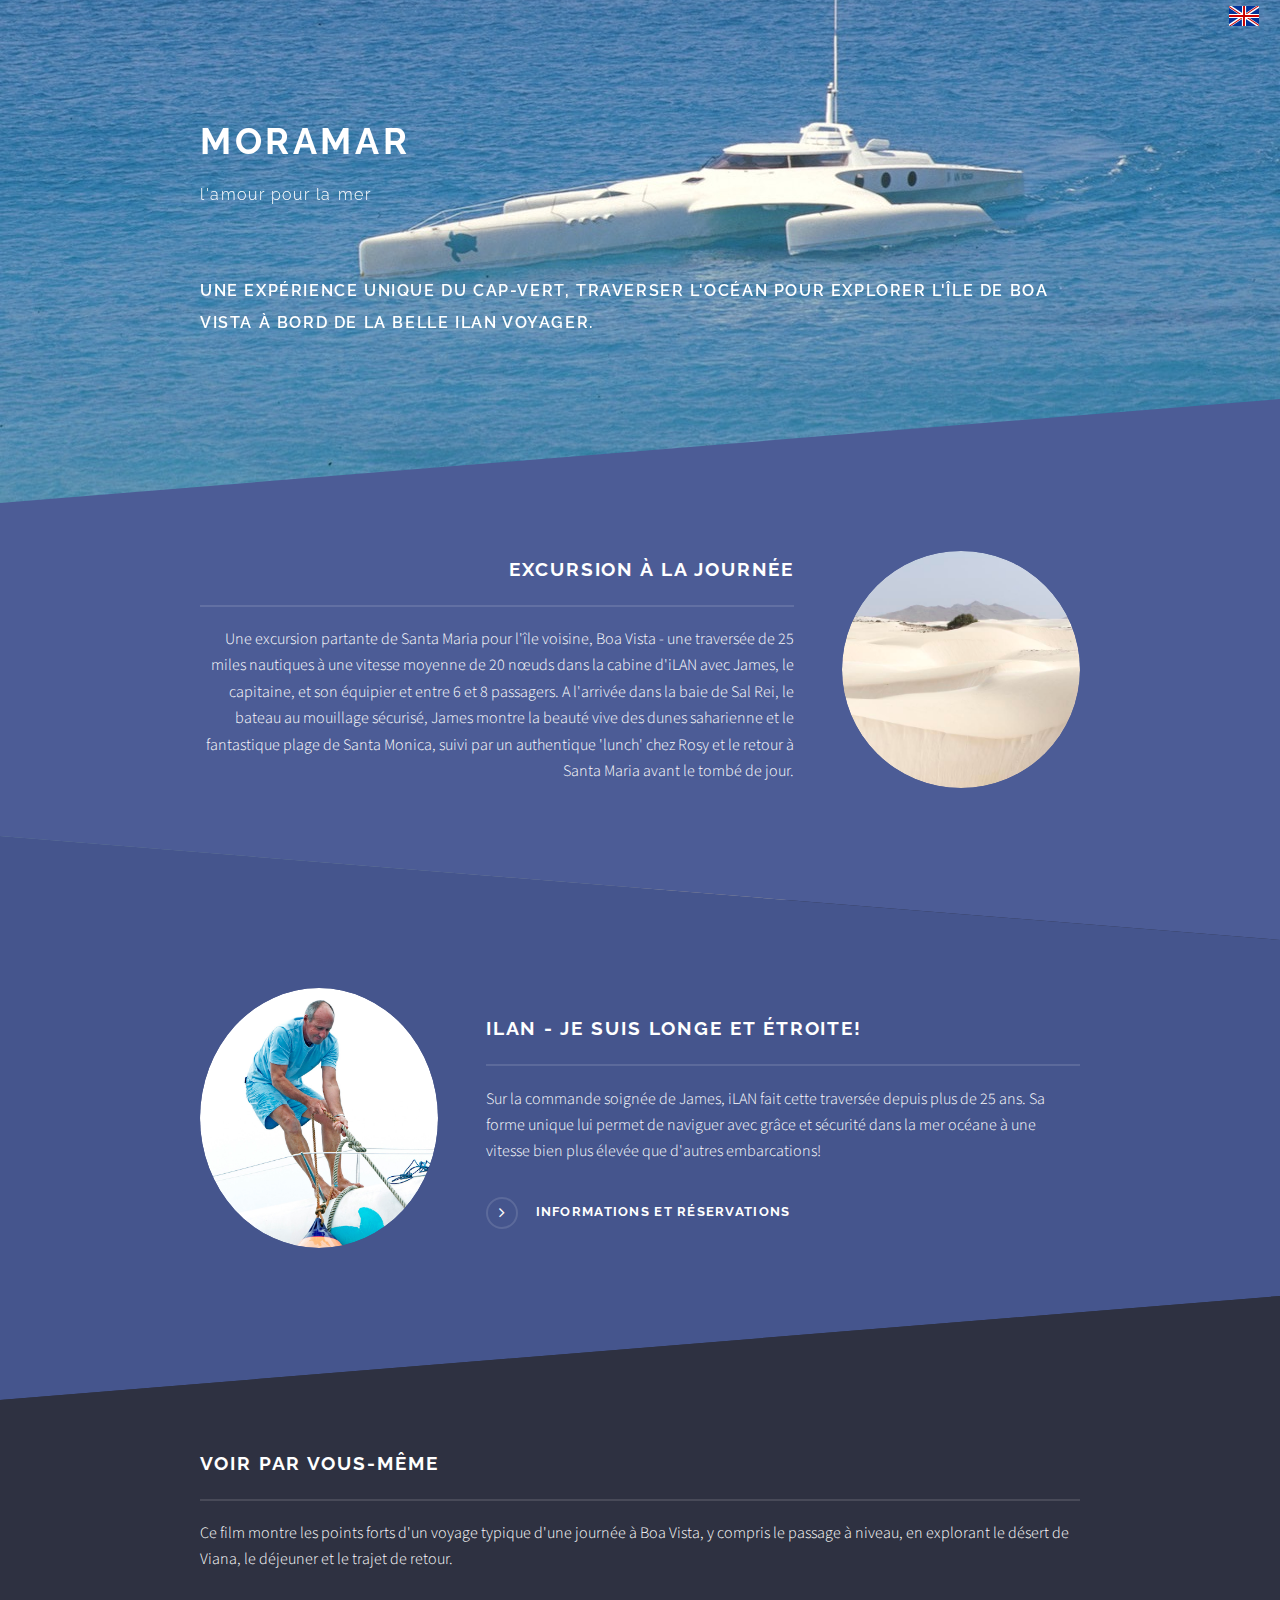
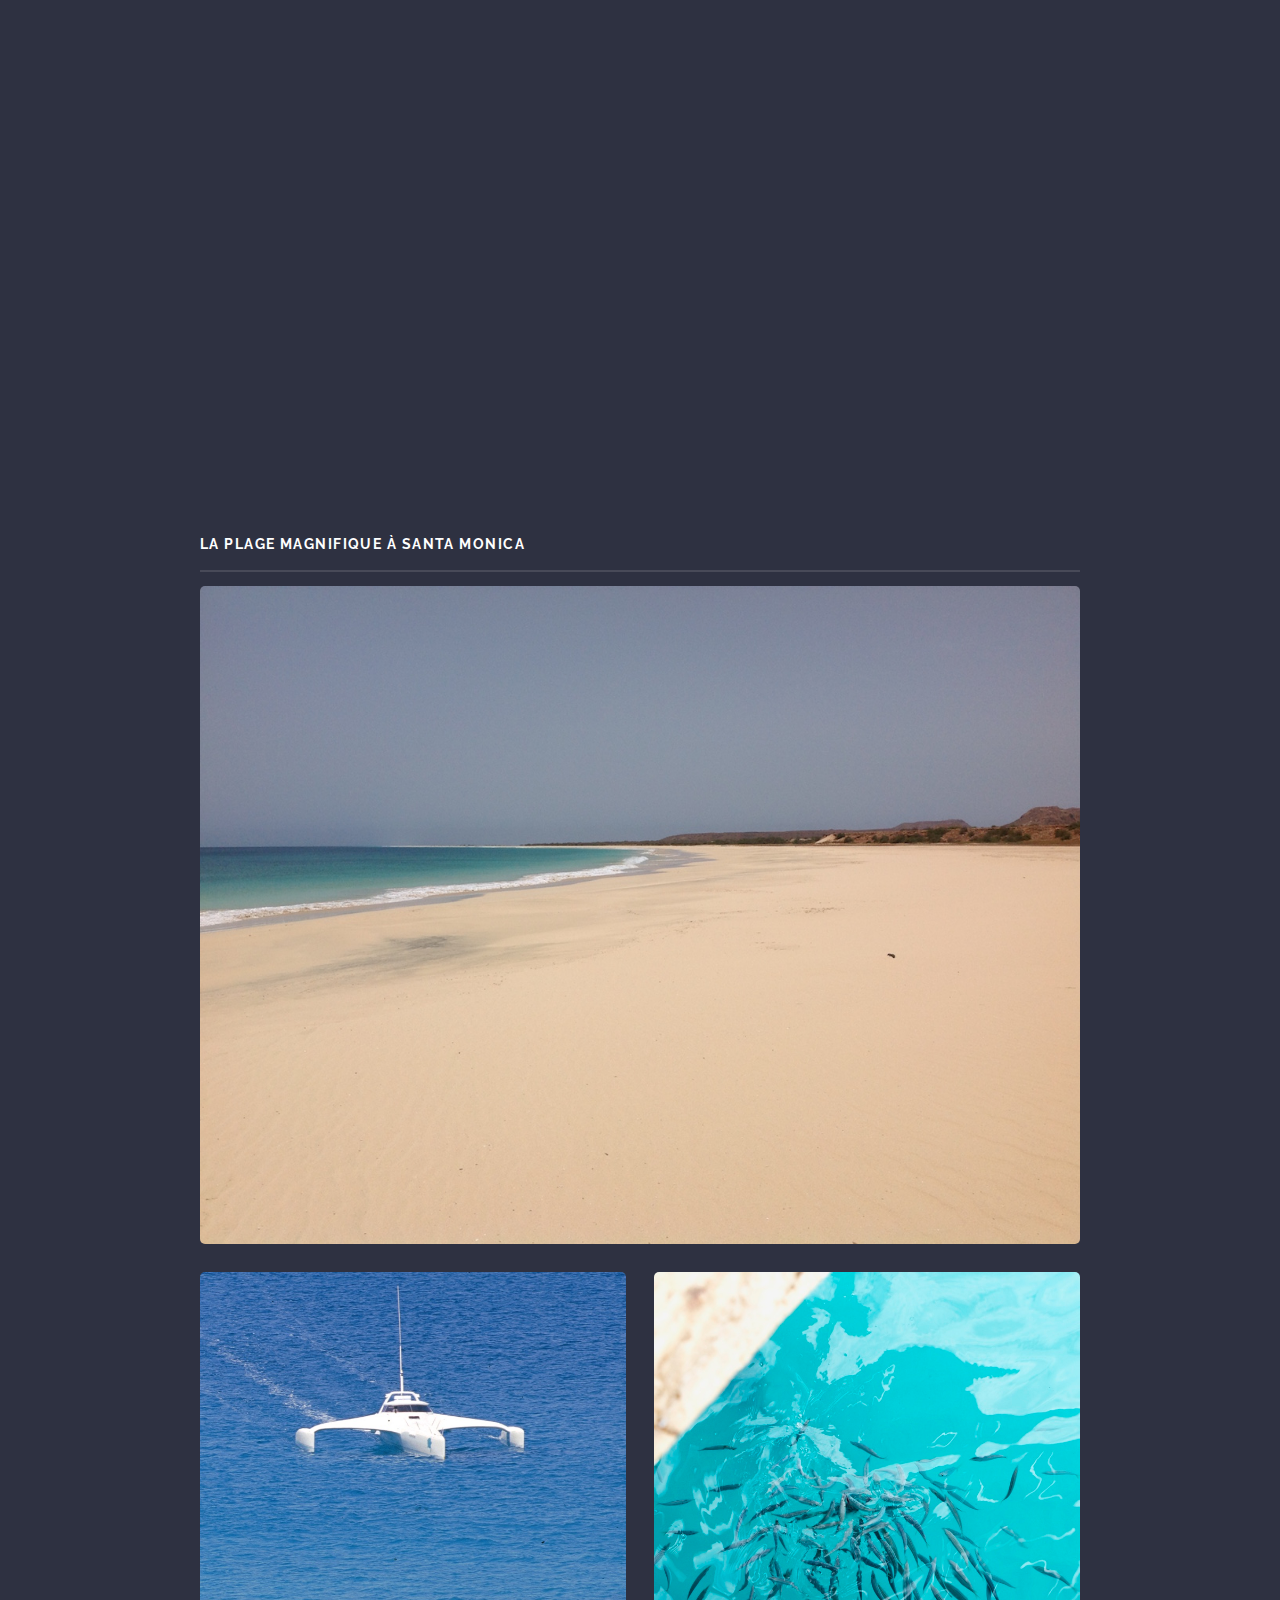
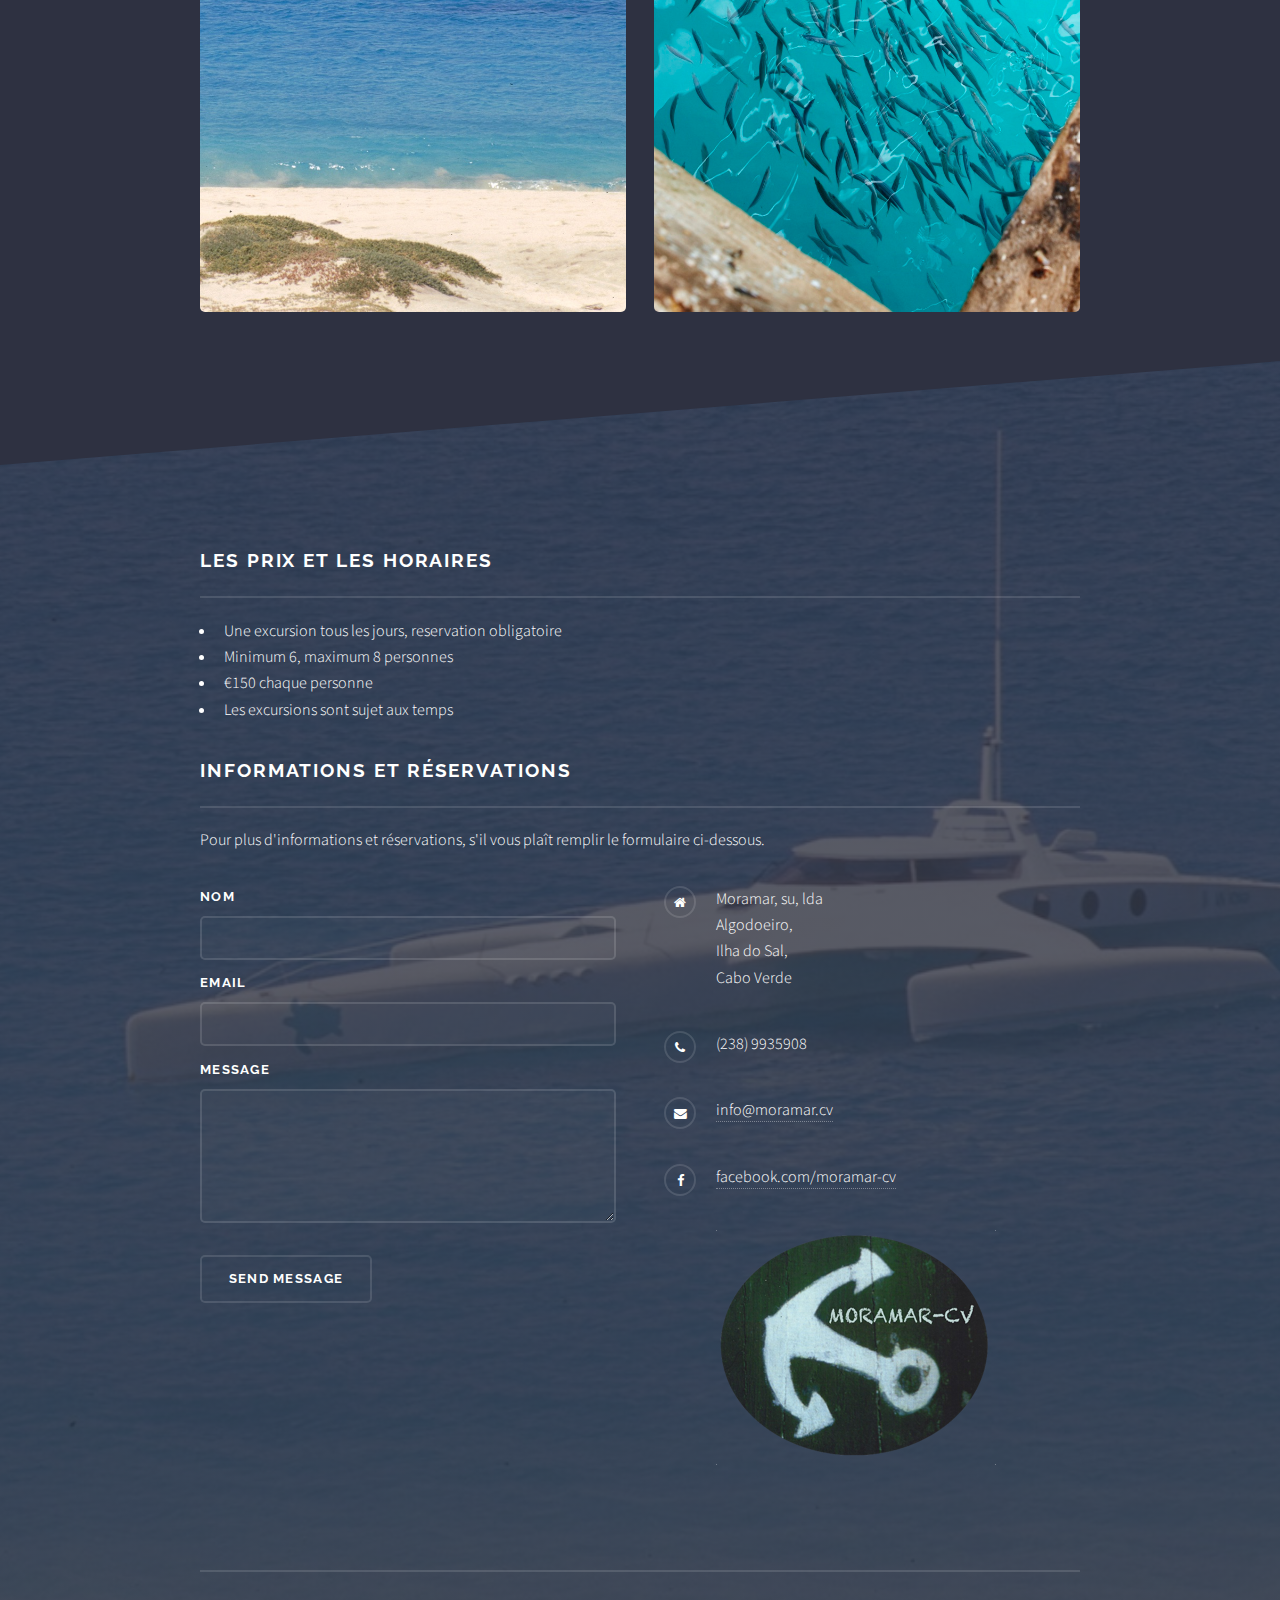
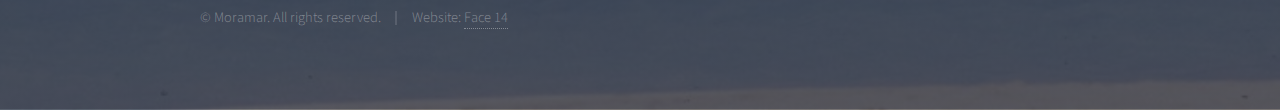
==== index_fr.html @ 1c397e8b "Final go live" ====
<!DOCTYPE HTML>
<!--
	Solid State by Pixelarity
	pixelarity.com | hello@pixelarity.com
	License: pixelarity.com/license
-->
<html lang="fr">
	<head>
		<title>Moramar - Une expérience unique à l'ocean du Cap-Vert</title>
		<meta charset="utf-8" />
		<meta name="viewport" content="width=device-width, initial-scale=1" />
		<!--[if lte IE 8]><script src="assets/js/ie/html5shiv.js"></script><![endif]-->
		<link rel="stylesheet" href="assets/css/main.css" />
		<!--[if lte IE 9]><link rel="stylesheet" href="assets/css/ie9.css" /><![endif]-->
		<!--[if lte IE 8]><link rel="stylesheet" href="assets/css/ie8.css" /><![endif]-->

<style>.embed-container { position: relative; padding-bottom: 56.25%; height: 0; overflow: hidden; max-width: 100%; margin-bottom: 2em;} .embed-container iframe, .embed-container object, .embed-container embed { position: absolute; top: 0; left: 0; width: 100%; height: 100%; }</style>
	</head>
	<body>

		<!-- Page Wrapper -->
			<div id="page-wrapper">
               
				<!-- Header -->
					<header id="header" class="alt">
                        <a href="./index.html" title="English"><img src="images/United-Kingdom.png" style="float:right">
						<h1><a href="index.html">Moramar = l'amour pour la mer</a></h1>
					</header>

		
				<!-- Banner -->
					<section id="banner">
						<div class="inner">
							<h2>Moramar</h2>
                            <p class="subhead">l'amour pour la mer</p>
							<p>
Une expérience unique du Cap-Vert, traverser l'océan pour explorer l'île de Boa Vista à bord de la belle   <b>iLAN Voyager.</b></p>
						</div>
					</section>

				<!-- Wrapper -->
					<section id="wrapper">

						<!-- One -->
							<section id="one" class="wrapper spotlight style1">
								<div class="inner">
									<a href="#" class="image"><img src="images/dunes.jpg" alt="" /></a>
									<div class="content">
										<h2 class="major">Excursion à la journée</h2>
										<p>Une excursion partante de Santa Maria pour l'île voisine, Boa Vista - une traversée de 25 miles nautiques à une vitesse moyenne de 20 nœuds dans la cabine d'iLAN avec James, le capitaine, et son équipier et entre 6 et 8 passagers. A l'arrivée dans la baie de Sal Rei, le bateau au mouillage sécurisé, James montre la beauté vive des dunes saharienne et le fantastique plage de Santa Monica, suivi par un authentique 'lunch' chez Rosy et le retour à Santa Maria avant le tombé de jour.</p>
									</div>
								</div>
							</section>

						<!-- Two -->
							<section id="two" class="wrapper alt spotlight style2">
								<div class="inner">
									<a href="#" class="image"><img src="images/james-mooring.jpg" alt="" /></a>
									<div class="content">
										<h2 class="major">iLAN - je suis longe et étroite!</h2>
										<p>Sur la commande soignée de James, iLAN fait cette traversée depuis plus de 25 ans. Sa forme unique lui permet de naviguer avec grâce et sécurité dans la mer océane à une vitesse bien plus élevée que d'autres embarcations!
</p>
        <a href="#bookings" class="special">
Informations et réservations</a>
									</div>
								</div>
							</section>


						<!-- Four -->
							<section id="four" class="wrapper alt style1">
								<div class="inner">
									<h2 class="major">Voir par vous-même
</h2>
									<p>Ce film montre les points forts d'un voyage typique d'une journée à Boa Vista, y compris le passage à niveau, en explorant le désert de Viana, le déjeuner et le trajet de retour.</p>
                                       <div class='embed-container'><iframe src='http://player.vimeo.com/video/110483064' frameborder='0' webkitAllowFullScreen mozallowfullscreen allowFullScreen></iframe></div>
									
    
                                <section>
									<div class="box alt">
										<div class="row uniform">
											<div class="12u$">
                                                <h3 class="major">La plage magnifique à Santa Monica</h2><span class="image fit"><img src="images/santa-monica-beach.jpg" alt="" /></span></div>
												<div class="6u"><span class="image fit"><img src="images/ilan-port.jpg" alt="" /></span></div>
												<div class="6u$"><span class="image fit"><img src="images/fish.jpg" alt="" /></span></div>
                                        </div>
                                    </div>
											
                                </div>

							</section>

					</section>

				<!-- Footer -->
					<section id="footer">
						<div class="inner">
                            							<h2 class="major">Les prix et les horaires</h2>
                                                        <ul>
                                                            <li>Une excursion tous les jours, reservation obligatoire </li>
                                                            <li>Minimum 6, maximum 8 personnes</li>
                                                            <li>€150 chaque personne</li>
                                                            <li>Les excursions sont sujet aux temps</li>
                                                        </ul>
<a class="anchor" name="bookings"></a>                                                        
							<h2 class="major">Informations et réservations</h2>
							<p>
Pour plus d'informations et réservations, s'il vous plaît remplir le formulaire ci-dessous.</p>
							<form method="post" action="https://formspree.io/contact@face14.net">
								<div class="field">
									<label for="name">Nom</label>
									<input type="text" name="name" id="name" />
								</div>
								<div class="field">
									<label for="email">Email</label>
									<input type="email" name="_replyto" id="email" />
								</div>
								<div class="field">
									<label for="message">Message</label>
									<textarea name="message" id="message" rows="4"></textarea>
								</div>
								<ul class="actions">
									<li><input type="submit" value="Send Message" /></li>
								</ul>
							</form>
                            
                            
							<ul class="contact">
								<li class="fa-home">
									Moramar, su, lda<br />
                                    Algodoeiro, <br>
                                    Ilha do Sal,<br> 
                                    Cabo Verde
                                
								</li>
								<li class="fa-phone"> (238) 9935908</li>
								<li class="fa-envelope"><a href="mailto:info@moramar.cv">info@moramar.cv</a></li>

								<li class="fa-facebook"><a href="http://facebook.com/moramar-cv">facebook.com/moramar-cv</a></li>
                                <li><img src="images/moramar-logo.png"></li>
							</ul>
							<ul class="copyright">
								<li>&copy; Moramar. All rights reserved.</li><li>Website: <a href="http://face14.net">Face 14</a></li>
							</ul>
						</div>
					</section>

			</div>

		<!-- Scripts -->
			<script src="assets/js/skel.min.js"></script>
			<script src="assets/js/jquery.min.js"></script>
			<script src="assets/js/jquery.scrollex.min.js"></script>
			<script src="assets/js/util.js"></script>
			<!--[if lte IE 8]><script src="assets/js/ie/respond.min.js"></script><![endif]-->
			<script src="assets/js/main.js"></script>

	</body>
</html>
---- assets/css/main.css ----
@import url(font-awesome.min.css);
@import url("https://fonts.googleapis.com/css?family=Raleway:200,700|Source+Sans+Pro:300,600,300italic,600italic");
/*
	Solid State by HTML5 UP
	html5up.net | @n33co
	Free for personal and commercial use under the CCA 3.0 license (html5up.net/license)
*/
/* Reset */
html, body, div, span, applet, object, iframe, h1, h2, h3, h4, h5, h6, p, blockquote, pre, a, abbr, acronym, address, big, cite, code, del, dfn, em, img, ins, kbd, q, s, samp, small, strike, strong, sub, sup, tt, var, b, u, i, center, dl, dt, dd, ol, ul, li, fieldset, form, label, legend, table, caption, tbody, tfoot, thead, tr, th, td, article, aside, canvas, details, embed, figure, figcaption, footer, header, hgroup, menu, nav, output, ruby, section, summary, time, mark, audio, video {
  margin: 0;
  padding: 0;
  border: 0;
  font-size: 100%;
  font: inherit;
  vertical-align: baseline;
}

article, aside, details, figcaption, figure, footer, header, hgroup, menu, nav, section {
  display: block;
}

body {
  line-height: 1;
}

ol, ul {
  list-style: none;
}

blockquote, q {
  quotes: none;
}

blockquote:before, blockquote:after, q:before, q:after {
  content: '';
  content: none;
}

table {
  border-collapse: collapse;
  border-spacing: 0;
}

body {
  -webkit-text-size-adjust: none;
}

/* Box Model */
*, *:before, *:after {
  -moz-box-sizing: border-box;
  -webkit-box-sizing: border-box;
  box-sizing: border-box;
}

/* Grid */
.row {
  border-bottom: solid 1px transparent;
  -moz-box-sizing: border-box;
  -webkit-box-sizing: border-box;
  box-sizing: border-box;
}

.row > * {
  float: left;
  -moz-box-sizing: border-box;
  -webkit-box-sizing: border-box;
  box-sizing: border-box;
}

.row:after, .row:before {
  content: '';
  display: block;
  clear: both;
  height: 0;
}

.row.uniform > * > :first-child {
  margin-top: 0;
}

.row.uniform > * > :last-child {
  margin-bottom: 0;
}

.row.\30 \25  > * {
  padding: 0 0 0 0em;
}

.row.\30 \25 {
  margin: 0 0 -1px 0em;
}

.row.uniform.\30 \25  > * {
  padding: 0em 0 0 0em;
}

.row.uniform.\30 \25 {
  margin: 0em 0 -1px 0em;
}

.row > * {
  padding: 0 0 0 1.75em;
}

.row {
  margin: 0 0 -1px -1.75em;
}

.row.uniform > * {
  padding: 1.75em 0 0 1.75em;
}

.row.uniform {
  margin: -1.75em 0 -1px -1.75em;
}

.row.\32 00\25  > * {
  padding: 0 0 0 3.5em;
}

.row.\32 00\25 {
  margin: 0 0 -1px -3.5em;
}

.row.uniform.\32 00\25  > * {
  padding: 3.5em 0 0 3.5em;
}

.row.uniform.\32 00\25 {
  margin: -3.5em 0 -1px -3.5em;
}

.row.\31 50\25  > * {
  padding: 0 0 0 2.625em;
}

.row.\31 50\25 {
  margin: 0 0 -1px -2.625em;
}

.row.uniform.\31 50\25  > * {
  padding: 2.625em 0 0 2.625em;
}

.row.uniform.\31 50\25 {
  margin: -2.625em 0 -1px -2.625em;
}

.row.\35 0\25  > * {
  padding: 0 0 0 0.875em;
}

.row.\35 0\25 {
  margin: 0 0 -1px -0.875em;
}

.row.uniform.\35 0\25  > * {
  padding: 0.875em 0 0 0.875em;
}

.row.uniform.\35 0\25 {
  margin: -0.875em 0 -1px -0.875em;
}

.row.\32 5\25  > * {
  padding: 0 0 0 0.4375em;
}

.row.\32 5\25 {
  margin: 0 0 -1px -0.4375em;
}

.row.uniform.\32 5\25  > * {
  padding: 0.4375em 0 0 0.4375em;
}

.row.uniform.\32 5\25 {
  margin: -0.4375em 0 -1px -0.4375em;
}

.\31 2u, .\31 2u\24 {
  width: 100%;
  clear: none;
  margin-left: 0;
}

.\31 1u, .\31 1u\24 {
  width: 91.6666666667%;
  clear: none;
  margin-left: 0;
}

.\31 0u, .\31 0u\24 {
  width: 83.3333333333%;
  clear: none;
  margin-left: 0;
}

.\39 u, .\39 u\24 {
  width: 75%;
  clear: none;
  margin-left: 0;
}

.\38 u, .\38 u\24 {
  width: 66.6666666667%;
  clear: none;
  margin-left: 0;
}

.\37 u, .\37 u\24 {
  width: 58.3333333333%;
  clear: none;
  margin-left: 0;
}

.\36 u, .\36 u\24 {
  width: 50%;
  clear: none;
  margin-left: 0;
}

.\35 u, .\35 u\24 {
  width: 41.6666666667%;
  clear: none;
  margin-left: 0;
}

.\34 u, .\34 u\24 {
  width: 33.3333333333%;
  clear: none;
  margin-left: 0;
}

.\33 u, .\33 u\24 {
  width: 25%;
  clear: none;
  margin-left: 0;
}

.\32 u, .\32 u\24 {
  width: 16.6666666667%;
  clear: none;
  margin-left: 0;
}

.\31 u, .\31 u\24 {
  width: 8.3333333333%;
  clear: none;
  margin-left: 0;
}

.\31 2u\24  + *,
.\31 1u\24  + *,
.\31 0u\24  + *,
.\39 u\24  + *,
.\38 u\24  + *,
.\37 u\24  + *,
.\36 u\24  + *,
.\35 u\24  + *,
.\34 u\24  + *,
.\33 u\24  + *,
.\32 u\24  + *,
.\31 u\24  + * {
  clear: left;
}

.\-11u {
  margin-left: 91.6666666667%;
}

.\-10u {
  margin-left: 83.3333333333%;
}

.\-9u {
  margin-left: 75%;
}

.\-8u {
  margin-left: 66.6666666667%;
}

.\-7u {
  margin-left: 58.3333333333%;
}

.\-6u {
  margin-left: 50%;
}

.\-5u {
  margin-left: 41.6666666667%;
}

.\-4u {
  margin-left: 33.3333333333%;
}

.\-3u {
  margin-left: 25%;
}

.\-2u {
  margin-left: 16.6666666667%;
}

.\-1u {
  margin-left: 8.3333333333%;
}

@media screen and (max-width: 1680px) {
  .row > * {
    padding: 0 0 0 1.75em;
  }

  .row {
    margin: 0 0 -1px -1.75em;
  }

  .row.uniform > * {
    padding: 1.75em 0 0 1.75em;
  }

  .row.uniform {
    margin: -1.75em 0 -1px -1.75em;
  }

  .row.\32 00\25  > * {
    padding: 0 0 0 3.5em;
  }

  .row.\32 00\25 {
    margin: 0 0 -1px -3.5em;
  }

  .row.uniform.\32 00\25  > * {
    padding: 3.5em 0 0 3.5em;
  }

  .row.uniform.\32 00\25 {
    margin: -3.5em 0 -1px -3.5em;
  }

  .row.\31 50\25  > * {
    padding: 0 0 0 2.625em;
  }

  .row.\31 50\25 {
    margin: 0 0 -1px -2.625em;
  }

  .row.uniform.\31 50\25  > * {
    padding: 2.625em 0 0 2.625em;
  }

  .row.uniform.\31 50\25 {
    margin: -2.625em 0 -1px -2.625em;
  }

  .row.\35 0\25  > * {
    padding: 0 0 0 0.875em;
  }

  .row.\35 0\25 {
    margin: 0 0 -1px -0.875em;
  }

  .row.uniform.\35 0\25  > * {
    padding: 0.875em 0 0 0.875em;
  }

  .row.uniform.\35 0\25 {
    margin: -0.875em 0 -1px -0.875em;
  }

  .row.\32 5\25  > * {
    padding: 0 0 0 0.4375em;
  }

  .row.\32 5\25 {
    margin: 0 0 -1px -0.4375em;
  }

  .row.uniform.\32 5\25  > * {
    padding: 0.4375em 0 0 0.4375em;
  }

  .row.uniform.\32 5\25 {
    margin: -0.4375em 0 -1px -0.4375em;
  }

  .\31 2u\28xlarge\29, .\31 2u\24\28xlarge\29 {
    width: 100%;
    clear: none;
    margin-left: 0;
  }

  .\31 1u\28xlarge\29, .\31 1u\24\28xlarge\29 {
    width: 91.6666666667%;
    clear: none;
    margin-left: 0;
  }

  .\31 0u\28xlarge\29, .\31 0u\24\28xlarge\29 {
    width: 83.3333333333%;
    clear: none;
    margin-left: 0;
  }

  .\39 u\28xlarge\29, .\39 u\24\28xlarge\29 {
    width: 75%;
    clear: none;
    margin-left: 0;
  }

  .\38 u\28xlarge\29, .\38 u\24\28xlarge\29 {
    width: 66.6666666667%;
    clear: none;
    margin-left: 0;
  }

  .\37 u\28xlarge\29, .\37 u\24\28xlarge\29 {
    width: 58.3333333333%;
    clear: none;
    margin-left: 0;
  }

  .\36 u\28xlarge\29, .\36 u\24\28xlarge\29 {
    width: 50%;
    clear: none;
    margin-left: 0;
  }

  .\35 u\28xlarge\29, .\35 u\24\28xlarge\29 {
    width: 41.6666666667%;
    clear: none;
    margin-left: 0;
  }

  .\34 u\28xlarge\29, .\34 u\24\28xlarge\29 {
    width: 33.3333333333%;
    clear: none;
    margin-left: 0;
  }

  .\33 u\28xlarge\29, .\33 u\24\28xlarge\29 {
    width: 25%;
    clear: none;
    margin-left: 0;
  }

  .\32 u\28xlarge\29, .\32 u\24\28xlarge\29 {
    width: 16.6666666667%;
    clear: none;
    margin-left: 0;
  }

  .\31 u\28xlarge\29, .\31 u\24\28xlarge\29 {
    width: 8.3333333333%;
    clear: none;
    margin-left: 0;
  }

  .\31 2u\24\28xlarge\29  + *,
  .\31 1u\24\28xlarge\29  + *,
  .\31 0u\24\28xlarge\29  + *,
  .\39 u\24\28xlarge\29  + *,
  .\38 u\24\28xlarge\29  + *,
  .\37 u\24\28xlarge\29  + *,
  .\36 u\24\28xlarge\29  + *,
  .\35 u\24\28xlarge\29  + *,
  .\34 u\24\28xlarge\29  + *,
  .\33 u\24\28xlarge\29  + *,
  .\32 u\24\28xlarge\29  + *,
  .\31 u\24\28xlarge\29  + * {
    clear: left;
  }

  .\-11u\28xlarge\29 {
    margin-left: 91.6666666667%;
  }

  .\-10u\28xlarge\29 {
    margin-left: 83.3333333333%;
  }

  .\-9u\28xlarge\29 {
    margin-left: 75%;
  }

  .\-8u\28xlarge\29 {
    margin-left: 66.6666666667%;
  }

  .\-7u\28xlarge\29 {
    margin-left: 58.3333333333%;
  }

  .\-6u\28xlarge\29 {
    margin-left: 50%;
  }

  .\-5u\28xlarge\29 {
    margin-left: 41.6666666667%;
  }

  .\-4u\28xlarge\29 {
    margin-left: 33.3333333333%;
  }

  .\-3u\28xlarge\29 {
    margin-left: 25%;
  }

  .\-2u\28xlarge\29 {
    margin-left: 16.6666666667%;
  }

  .\-1u\28xlarge\29 {
    margin-left: 8.3333333333%;
  }
}
@media screen and (max-width: 1280px) {
  .row > * {
    padding: 0 0 0 1.75em;
  }

  .row {
    margin: 0 0 -1px -1.75em;
  }

  .row.uniform > * {
    padding: 1.75em 0 0 1.75em;
  }

  .row.uniform {
    margin: -1.75em 0 -1px -1.75em;
  }

  .row.\32 00\25  > * {
    padding: 0 0 0 3.5em;
  }

  .row.\32 00\25 {
    margin: 0 0 -1px -3.5em;
  }

  .row.uniform.\32 00\25  > * {
    padding: 3.5em 0 0 3.5em;
  }

  .row.uniform.\32 00\25 {
    margin: -3.5em 0 -1px -3.5em;
  }

  .row.\31 50\25  > * {
    padding: 0 0 0 2.625em;
  }

  .row.\31 50\25 {
    margin: 0 0 -1px -2.625em;
  }

  .row.uniform.\31 50\25  > * {
    padding: 2.625em 0 0 2.625em;
  }

  .row.uniform.\31 50\25 {
    margin: -2.625em 0 -1px -2.625em;
  }

  .row.\35 0\25  > * {
    padding: 0 0 0 0.875em;
  }

  .row.\35 0\25 {
    margin: 0 0 -1px -0.875em;
  }

  .row.uniform.\35 0\25  > * {
    padding: 0.875em 0 0 0.875em;
  }

  .row.uniform.\35 0\25 {
    margin: -0.875em 0 -1px -0.875em;
  }

  .row.\32 5\25  > * {
    padding: 0 0 0 0.4375em;
  }

  .row.\32 5\25 {
    margin: 0 0 -1px -0.4375em;
  }

  .row.uniform.\32 5\25  > * {
    padding: 0.4375em 0 0 0.4375em;
  }

  .row.uniform.\32 5\25 {
    margin: -0.4375em 0 -1px -0.4375em;
  }

  .\31 2u\28large\29, .\31 2u\24\28large\29 {
    width: 100%;
    clear: none;
    margin-left: 0;
  }

  .\31 1u\28large\29, .\31 1u\24\28large\29 {
    width: 91.6666666667%;
    clear: none;
    margin-left: 0;
  }

  .\31 0u\28large\29, .\31 0u\24\28large\29 {
    width: 83.3333333333%;
    clear: none;
    margin-left: 0;
  }

  .\39 u\28large\29, .\39 u\24\28large\29 {
    width: 75%;
    clear: none;
    margin-left: 0;
  }

  .\38 u\28large\29, .\38 u\24\28large\29 {
    width: 66.6666666667%;
    clear: none;
    margin-left: 0;
  }

  .\37 u\28large\29, .\37 u\24\28large\29 {
    width: 58.3333333333%;
    clear: none;
    margin-left: 0;
  }

  .\36 u\28large\29, .\36 u\24\28large\29 {
    width: 50%;
    clear: none;
    margin-left: 0;
  }

  .\35 u\28large\29, .\35 u\24\28large\29 {
    width: 41.6666666667%;
    clear: none;
    margin-left: 0;
  }

  .\34 u\28large\29, .\34 u\24\28large\29 {
    width: 33.3333333333%;
    clear: none;
    margin-left: 0;
  }

  .\33 u\28large\29, .\33 u\24\28large\29 {
    width: 25%;
    clear: none;
    margin-left: 0;
  }

  .\32 u\28large\29, .\32 u\24\28large\29 {
    width: 16.6666666667%;
    clear: none;
    margin-left: 0;
  }

  .\31 u\28large\29, .\31 u\24\28large\29 {
    width: 8.3333333333%;
    clear: none;
    margin-left: 0;
  }

  .\31 2u\24\28large\29  + *,
  .\31 1u\24\28large\29  + *,
  .\31 0u\24\28large\29  + *,
  .\39 u\24\28large\29  + *,
  .\38 u\24\28large\29  + *,
  .\37 u\24\28large\29  + *,
  .\36 u\24\28large\29  + *,
  .\35 u\24\28large\29  + *,
  .\34 u\24\28large\29  + *,
  .\33 u\24\28large\29  + *,
  .\32 u\24\28large\29  + *,
  .\31 u\24\28large\29  + * {
    clear: left;
  }

  .\-11u\28large\29 {
    margin-left: 91.6666666667%;
  }

  .\-10u\28large\29 {
    margin-left: 83.3333333333%;
  }

  .\-9u\28large\29 {
    margin-left: 75%;
  }

  .\-8u\28large\29 {
    margin-left: 66.6666666667%;
  }

  .\-7u\28large\29 {
    margin-left: 58.3333333333%;
  }

  .\-6u\28large\29 {
    margin-left: 50%;
  }

  .\-5u\28large\29 {
    margin-left: 41.6666666667%;
  }

  .\-4u\28large\29 {
    margin-left: 33.3333333333%;
  }

  .\-3u\28large\29 {
    margin-left: 25%;
  }

  .\-2u\28large\29 {
    margin-left: 16.6666666667%;
  }

  .\-1u\28large\29 {
    margin-left: 8.3333333333%;
  }
}
@media screen and (max-width: 980px) {
  .row > * {
    padding: 0 0 0 1.75em;
  }

  .row {
    margin: 0 0 -1px -1.75em;
  }

  .row.uniform > * {
    padding: 1.75em 0 0 1.75em;
  }

  .row.uniform {
    margin: -1.75em 0 -1px -1.75em;
  }

  .row.\32 00\25  > * {
    padding: 0 0 0 3.5em;
  }

  .row.\32 00\25 {
    margin: 0 0 -1px -3.5em;
  }

  .row.uniform.\32 00\25  > * {
    padding: 3.5em 0 0 3.5em;
  }

  .row.uniform.\32 00\25 {
    margin: -3.5em 0 -1px -3.5em;
  }

  .row.\31 50\25  > * {
    padding: 0 0 0 2.625em;
  }

  .row.\31 50\25 {
    margin: 0 0 -1px -2.625em;
  }

  .row.uniform.\31 50\25  > * {
    padding: 2.625em 0 0 2.625em;
  }

  .row.uniform.\31 50\25 {
    margin: -2.625em 0 -1px -2.625em;
  }

  .row.\35 0\25  > * {
    padding: 0 0 0 0.875em;
  }

  .row.\35 0\25 {
    margin: 0 0 -1px -0.875em;
  }

  .row.uniform.\35 0\25  > * {
    padding: 0.875em 0 0 0.875em;
  }

  .row.uniform.\35 0\25 {
    margin: -0.875em 0 -1px -0.875em;
  }

  .row.\32 5\25  > * {
    padding: 0 0 0 0.4375em;
  }

  .row.\32 5\25 {
    margin: 0 0 -1px -0.4375em;
  }

  .row.uniform.\32 5\25  > * {
    padding: 0.4375em 0 0 0.4375em;
  }

  .row.uniform.\32 5\25 {
    margin: -0.4375em 0 -1px -0.4375em;
  }

  .\31 2u\28medium\29, .\31 2u\24\28medium\29 {
    width: 100%;
    clear: none;
    margin-left: 0;
  }

  .\31 1u\28medium\29, .\31 1u\24\28medium\29 {
    width: 91.6666666667%;
    clear: none;
    margin-left: 0;
  }

  .\31 0u\28medium\29, .\31 0u\24\28medium\29 {
    width: 83.3333333333%;
    clear: none;
    margin-left: 0;
  }

  .\39 u\28medium\29, .\39 u\24\28medium\29 {
    width: 75%;
    clear: none;
    margin-left: 0;
  }

  .\38 u\28medium\29, .\38 u\24\28medium\29 {
    width: 66.6666666667%;
    clear: none;
    margin-left: 0;
  }

  .\37 u\28medium\29, .\37 u\24\28medium\29 {
    width: 58.3333333333%;
    clear: none;
    margin-left: 0;
  }

  .\36 u\28medium\29, .\36 u\24\28medium\29 {
    width: 50%;
    clear: none;
    margin-left: 0;
  }

  .\35 u\28medium\29, .\35 u\24\28medium\29 {
    width: 41.6666666667%;
    clear: none;
    margin-left: 0;
  }

  .\34 u\28medium\29, .\34 u\24\28medium\29 {
    width: 33.3333333333%;
    clear: none;
    margin-left: 0;
  }

  .\33 u\28medium\29, .\33 u\24\28medium\29 {
    width: 25%;
    clear: none;
    margin-left: 0;
  }

  .\32 u\28medium\29, .\32 u\24\28medium\29 {
    width: 16.6666666667%;
    clear: none;
    margin-left: 0;
  }

  .\31 u\28medium\29, .\31 u\24\28medium\29 {
    width: 8.3333333333%;
    clear: none;
    margin-left: 0;
  }

  .\31 2u\24\28medium\29  + *,
  .\31 1u\24\28medium\29  + *,
  .\31 0u\24\28medium\29  + *,
  .\39 u\24\28medium\29  + *,
  .\38 u\24\28medium\29  + *,
  .\37 u\24\28medium\29  + *,
  .\36 u\24\28medium\29  + *,
  .\35 u\24\28medium\29  + *,
  .\34 u\24\28medium\29  + *,
  .\33 u\24\28medium\29  + *,
  .\32 u\24\28medium\29  + *,
  .\31 u\24\28medium\29  + * {
    clear: left;
  }

  .\-11u\28medium\29 {
    margin-left: 91.6666666667%;
  }

  .\-10u\28medium\29 {
    margin-left: 83.3333333333%;
  }

  .\-9u\28medium\29 {
    margin-left: 75%;
  }

  .\-8u\28medium\29 {
    margin-left: 66.6666666667%;
  }

  .\-7u\28medium\29 {
    margin-left: 58.3333333333%;
  }

  .\-6u\28medium\29 {
    margin-left: 50%;
  }

  .\-5u\28medium\29 {
    margin-left: 41.6666666667%;
  }

  .\-4u\28medium\29 {
    margin-left: 33.3333333333%;
  }

  .\-3u\28medium\29 {
    margin-left: 25%;
  }

  .\-2u\28medium\29 {
    margin-left: 16.6666666667%;
  }

  .\-1u\28medium\29 {
    margin-left: 8.3333333333%;
  }
}
@media screen and (max-width: 736px) {
  .row > * {
    padding: 0 0 0 1.25em;
  }

  .row {
    margin: 0 0 -1px -1.25em;
  }

  .row.uniform > * {
    padding: 1.25em 0 0 1.25em;
  }

  .row.uniform {
    margin: -1.25em 0 -1px -1.25em;
  }

  .row.\32 00\25  > * {
    padding: 0 0 0 2.5em;
  }

  .row.\32 00\25 {
    margin: 0 0 -1px -2.5em;
  }

  .row.uniform.\32 00\25  > * {
    padding: 2.5em 0 0 2.5em;
  }

  .row.uniform.\32 00\25 {
    margin: -2.5em 0 -1px -2.5em;
  }

  .row.\31 50\25  > * {
    padding: 0 0 0 1.875em;
  }

  .row.\31 50\25 {
    margin: 0 0 -1px -1.875em;
  }

  .row.uniform.\31 50\25  > * {
    padding: 1.875em 0 0 1.875em;
  }

  .row.uniform.\31 50\25 {
    margin: -1.875em 0 -1px -1.875em;
  }

  .row.\35 0\25  > * {
    padding: 0 0 0 0.625em;
  }

  .row.\35 0\25 {
    margin: 0 0 -1px -0.625em;
  }

  .row.uniform.\35 0\25  > * {
    padding: 0.625em 0 0 0.625em;
  }

  .row.uniform.\35 0\25 {
    margin: -0.625em 0 -1px -0.625em;
  }

  .row.\32 5\25  > * {
    padding: 0 0 0 0.3125em;
  }

  .row.\32 5\25 {
    margin: 0 0 -1px -0.3125em;
  }

  .row.uniform.\32 5\25  > * {
    padding: 0.3125em 0 0 0.3125em;
  }

  .row.uniform.\32 5\25 {
    margin: -0.3125em 0 -1px -0.3125em;
  }

  .\31 2u\28small\29, .\31 2u\24\28small\29 {
    width: 100%;
    clear: none;
    margin-left: 0;
  }

  .\31 1u\28small\29, .\31 1u\24\28small\29 {
    width: 91.6666666667%;
    clear: none;
    margin-left: 0;
  }

  .\31 0u\28small\29, .\31 0u\24\28small\29 {
    width: 83.3333333333%;
    clear: none;
    margin-left: 0;
  }

  .\39 u\28small\29, .\39 u\24\28small\29 {
    width: 75%;
    clear: none;
    margin-left: 0;
  }

  .\38 u\28small\29, .\38 u\24\28small\29 {
    width: 66.6666666667%;
    clear: none;
    margin-left: 0;
  }

  .\37 u\28small\29, .\37 u\24\28small\29 {
    width: 58.3333333333%;
    clear: none;
    margin-left: 0;
  }

  .\36 u\28small\29, .\36 u\24\28small\29 {
    width: 50%;
    clear: none;
    margin-left: 0;
  }

  .\35 u\28small\29, .\35 u\24\28small\29 {
    width: 41.6666666667%;
    clear: none;
    margin-left: 0;
  }

  .\34 u\28small\29, .\34 u\24\28small\29 {
    width: 33.3333333333%;
    clear: none;
    margin-left: 0;
  }

  .\33 u\28small\29, .\33 u\24\28small\29 {
    width: 25%;
    clear: none;
    margin-left: 0;
  }

  .\32 u\28small\29, .\32 u\24\28small\29 {
    width: 16.6666666667%;
    clear: none;
    margin-left: 0;
  }

  .\31 u\28small\29, .\31 u\24\28small\29 {
    width: 8.3333333333%;
    clear: none;
    margin-left: 0;
  }

  .\31 2u\24\28small\29  + *,
  .\31 1u\24\28small\29  + *,
  .\31 0u\24\28small\29  + *,
  .\39 u\24\28small\29  + *,
  .\38 u\24\28small\29  + *,
  .\37 u\24\28small\29  + *,
  .\36 u\24\28small\29  + *,
  .\35 u\24\28small\29  + *,
  .\34 u\24\28small\29  + *,
  .\33 u\24\28small\29  + *,
  .\32 u\24\28small\29  + *,
  .\31 u\24\28small\29  + * {
    clear: left;
  }

  .\-11u\28small\29 {
    margin-left: 91.6666666667%;
  }

  .\-10u\28small\29 {
    margin-left: 83.3333333333%;
  }

  .\-9u\28small\29 {
    margin-left: 75%;
  }

  .\-8u\28small\29 {
    margin-left: 66.6666666667%;
  }

  .\-7u\28small\29 {
    margin-left: 58.3333333333%;
  }

  .\-6u\28small\29 {
    margin-left: 50%;
  }

  .\-5u\28small\29 {
    margin-left: 41.6666666667%;
  }

  .\-4u\28small\29 {
    margin-left: 33.3333333333%;
  }

  .\-3u\28small\29 {
    margin-left: 25%;
  }

  .\-2u\28small\29 {
    margin-left: 16.6666666667%;
  }

  .\-1u\28small\29 {
    margin-left: 8.3333333333%;
  }
}
@media screen and (max-width: 640px) {
  .row > * {
    padding: 0 0 0 1.25em;
  }

  .row {
    margin: 0 0 -1px -1.25em;
  }

  .row.uniform > * {
    padding: 1.25em 0 0 1.25em;
  }

  .row.uniform {
    margin: -1.25em 0 -1px -1.25em;
  }

  .row.\32 00\25  > * {
    padding: 0 0 0 2.5em;
  }

  .row.\32 00\25 {
    margin: 0 0 -1px -2.5em;
  }

  .row.uniform.\32 00\25  > * {
    padding: 2.5em 0 0 2.5em;
  }

  .row.uniform.\32 00\25 {
    margin: -2.5em 0 -1px -2.5em;
  }

  .row.\31 50\25  > * {
    padding: 0 0 0 1.875em;
  }

  .row.\31 50\25 {
    margin: 0 0 -1px -1.875em;
  }

  .row.uniform.\31 50\25  > * {
    padding: 1.875em 0 0 1.875em;
  }

  .row.uniform.\31 50\25 {
    margin: -1.875em 0 -1px -1.875em;
  }

  .row.\35 0\25  > * {
    padding: 0 0 0 0.625em;
  }

  .row.\35 0\25 {
    margin: 0 0 -1px -0.625em;
  }

  .row.uniform.\35 0\25  > * {
    padding: 0.625em 0 0 0.625em;
  }

  .row.uniform.\35 0\25 {
    margin: -0.625em 0 -1px -0.625em;
  }

  .row.\32 5\25  > * {
    padding: 0 0 0 0.3125em;
  }

  .row.\32 5\25 {
    margin: 0 0 -1px -0.3125em;
  }

  .row.uniform.\32 5\25  > * {
    padding: 0.3125em 0 0 0.3125em;
  }

  .row.uniform.\32 5\25 {
    margin: -0.3125em 0 -1px -0.3125em;
  }

  .\31 2u\28xsmall\29, .\31 2u\24\28xsmall\29 {
    width: 100%;
    clear: none;
    margin-left: 0;
  }

  .\31 1u\28xsmall\29, .\31 1u\24\28xsmall\29 {
    width: 91.6666666667%;
    clear: none;
    margin-left: 0;
  }

  .\31 0u\28xsmall\29, .\31 0u\24\28xsmall\29 {
    width: 83.3333333333%;
    clear: none;
    margin-left: 0;
  }

  .\39 u\28xsmall\29, .\39 u\24\28xsmall\29 {
    width: 75%;
    clear: none;
    margin-left: 0;
  }

  .\38 u\28xsmall\29, .\38 u\24\28xsmall\29 {
    width: 66.6666666667%;
    clear: none;
    margin-left: 0;
  }

  .\37 u\28xsmall\29, .\37 u\24\28xsmall\29 {
    width: 58.3333333333%;
    clear: none;
    margin-left: 0;
  }

  .\36 u\28xsmall\29, .\36 u\24\28xsmall\29 {
    width: 50%;
    clear: none;
    margin-left: 0;
  }

  .\35 u\28xsmall\29, .\35 u\24\28xsmall\29 {
    width: 41.6666666667%;
    clear: none;
    margin-left: 0;
  }

  .\34 u\28xsmall\29, .\34 u\24\28xsmall\29 {
    width: 33.3333333333%;
    clear: none;
    margin-left: 0;
  }

  .\33 u\28xsmall\29, .\33 u\24\28xsmall\29 {
    width: 25%;
    clear: none;
    margin-left: 0;
  }

  .\32 u\28xsmall\29, .\32 u\24\28xsmall\29 {
    width: 16.6666666667%;
    clear: none;
    margin-left: 0;
  }

  .\31 u\28xsmall\29, .\31 u\24\28xsmall\29 {
    width: 8.3333333333%;
    clear: none;
    margin-left: 0;
  }

  .\31 2u\24\28xsmall\29  + *,
  .\31 1u\24\28xsmall\29  + *,
  .\31 0u\24\28xsmall\29  + *,
  .\39 u\24\28xsmall\29  + *,
  .\38 u\24\28xsmall\29  + *,
  .\37 u\24\28xsmall\29  + *,
  .\36 u\24\28xsmall\29  + *,
  .\35 u\24\28xsmall\29  + *,
  .\34 u\24\28xsmall\29  + *,
  .\33 u\24\28xsmall\29  + *,
  .\32 u\24\28xsmall\29  + *,
  .\31 u\24\28xsmall\29  + * {
    clear: left;
  }

  .\-11u\28xsmall\29 {
    margin-left: 91.6666666667%;
  }

  .\-10u\28xsmall\29 {
    margin-left: 83.3333333333%;
  }

  .\-9u\28xsmall\29 {
    margin-left: 75%;
  }

  .\-8u\28xsmall\29 {
    margin-left: 66.6666666667%;
  }

  .\-7u\28xsmall\29 {
    margin-left: 58.3333333333%;
  }

  .\-6u\28xsmall\29 {
    margin-left: 50%;
  }

  .\-5u\28xsmall\29 {
    margin-left: 41.6666666667%;
  }

  .\-4u\28xsmall\29 {
    margin-left: 33.3333333333%;
  }

  .\-3u\28xsmall\29 {
    margin-left: 25%;
  }

  .\-2u\28xsmall\29 {
    margin-left: 16.6666666667%;
  }

  .\-1u\28xsmall\29 {
    margin-left: 8.3333333333%;
  }
}
@media screen and (max-width: 360px) {
  .row > * {
    padding: 0 0 0 1.25em;
  }

  .row {
    margin: 0 0 -1px -1.25em;
  }

  .row.uniform > * {
    padding: 1.25em 0 0 1.25em;
  }

  .row.uniform {
    margin: -1.25em 0 -1px -1.25em;
  }

  .row.\32 00\25  > * {
    padding: 0 0 0 2.5em;
  }

  .row.\32 00\25 {
    margin: 0 0 -1px -2.5em;
  }

  .row.uniform.\32 00\25  > * {
    padding: 2.5em 0 0 2.5em;
  }

  .row.uniform.\32 00\25 {
    margin: -2.5em 0 -1px -2.5em;
  }

  .row.\31 50\25  > * {
    padding: 0 0 0 1.875em;
  }

  .row.\31 50\25 {
    margin: 0 0 -1px -1.875em;
  }

  .row.uniform.\31 50\25  > * {
    padding: 1.875em 0 0 1.875em;
  }

  .row.uniform.\31 50\25 {
    margin: -1.875em 0 -1px -1.875em;
  }

  .row.\35 0\25  > * {
    padding: 0 0 0 0.625em;
  }

  .row.\35 0\25 {
    margin: 0 0 -1px -0.625em;
  }

  .row.uniform.\35 0\25  > * {
    padding: 0.625em 0 0 0.625em;
  }

  .row.uniform.\35 0\25 {
    margin: -0.625em 0 -1px -0.625em;
  }

  .row.\32 5\25  > * {
    padding: 0 0 0 0.3125em;
  }

  .row.\32 5\25 {
    margin: 0 0 -1px -0.3125em;
  }

  .row.uniform.\32 5\25  > * {
    padding: 0.3125em 0 0 0.3125em;
  }

  .row.uniform.\32 5\25 {
    margin: -0.3125em 0 -1px -0.3125em;
  }

  .\31 2u\28xxsmall\29, .\31 2u\24\28xxsmall\29 {
    width: 100%;
    clear: none;
    margin-left: 0;
  }

  .\31 1u\28xxsmall\29, .\31 1u\24\28xxsmall\29 {
    width: 91.6666666667%;
    clear: none;
    margin-left: 0;
  }

  .\31 0u\28xxsmall\29, .\31 0u\24\28xxsmall\29 {
    width: 83.3333333333%;
    clear: none;
    margin-left: 0;
  }

  .\39 u\28xxsmall\29, .\39 u\24\28xxsmall\29 {
    width: 75%;
    clear: none;
    margin-left: 0;
  }

  .\38 u\28xxsmall\29, .\38 u\24\28xxsmall\29 {
    width: 66.6666666667%;
    clear: none;
    margin-left: 0;
  }

  .\37 u\28xxsmall\29, .\37 u\24\28xxsmall\29 {
    width: 58.3333333333%;
    clear: none;
    margin-left: 0;
  }

  .\36 u\28xxsmall\29, .\36 u\24\28xxsmall\29 {
    width: 50%;
    clear: none;
    margin-left: 0;
  }

  .\35 u\28xxsmall\29, .\35 u\24\28xxsmall\29 {
    width: 41.6666666667%;
    clear: none;
    margin-left: 0;
  }

  .\34 u\28xxsmall\29, .\34 u\24\28xxsmall\29 {
    width: 33.3333333333%;
    clear: none;
    margin-left: 0;
  }

  .\33 u\28xxsmall\29, .\33 u\24\28xxsmall\29 {
    width: 25%;
    clear: none;
    margin-left: 0;
  }

  .\32 u\28xxsmall\29, .\32 u\24\28xxsmall\29 {
    width: 16.6666666667%;
    clear: none;
    margin-left: 0;
  }

  .\31 u\28xxsmall\29, .\31 u\24\28xxsmall\29 {
    width: 8.3333333333%;
    clear: none;
    margin-left: 0;
  }

  .\31 2u\24\28xxsmall\29  + *,
  .\31 1u\24\28xxsmall\29  + *,
  .\31 0u\24\28xxsmall\29  + *,
  .\39 u\24\28xxsmall\29  + *,
  .\38 u\24\28xxsmall\29  + *,
  .\37 u\24\28xxsmall\29  + *,
  .\36 u\24\28xxsmall\29  + *,
  .\35 u\24\28xxsmall\29  + *,
  .\34 u\24\28xxsmall\29  + *,
  .\33 u\24\28xxsmall\29  + *,
  .\32 u\24\28xxsmall\29  + *,
  .\31 u\24\28xxsmall\29  + * {
    clear: left;
  }

  .\-11u\28xxsmall\29 {
    margin-left: 91.6666666667%;
  }

  .\-10u\28xxsmall\29 {
    margin-left: 83.3333333333%;
  }

  .\-9u\28xxsmall\29 {
    margin-left: 75%;
  }

  .\-8u\28xxsmall\29 {
    margin-left: 66.6666666667%;
  }

  .\-7u\28xxsmall\29 {
    margin-left: 58.3333333333%;
  }

  .\-6u\28xxsmall\29 {
    margin-left: 50%;
  }

  .\-5u\28xxsmall\29 {
    margin-left: 41.6666666667%;
  }

  .\-4u\28xxsmall\29 {
    margin-left: 33.3333333333%;
  }

  .\-3u\28xxsmall\29 {
    margin-left: 25%;
  }

  .\-2u\28xxsmall\29 {
    margin-left: 16.6666666667%;
  }

  .\-1u\28xxsmall\29 {
    margin-left: 8.3333333333%;
  }
}
/* Basic */
@-ms-viewport {
  width: device-width;
}
body {
  -ms-overflow-style: scrollbar;
}

@media screen and (max-width: 640px) {
  html, body {
    min-width: 320px;
  }
}
body {
  background-color: #2e3141;
  background-image: linear-gradient(to top, rgba(46, 49, 65, 0.2), rgba(46, 49, 65, 0.2)), url("../../images/bg.jpg");
  background-size: auto, cover;
  background-attachment: fixed, fixed;
  background-position: center, center;
}
body.is-loading *, body.is-loading *:before, body.is-loading *:after {
  -moz-animation: none !important;
  -webkit-animation: none !important;
  -ms-animation: none !important;
  animation: none !important;
  -moz-transition: none !important;
  -webkit-transition: none !important;
  -ms-transition: none !important;
  transition: none !important;
}

/* Type */
body, input, select, textarea {
  color: #ffffff;
  font-family: "Source Sans Pro", Helvetica, sans-serif;
  font-size: 16.5pt;
  font-weight: 300;
  line-height: 1.65;
}
@media screen and (max-width: 1680px) {
  body, input, select, textarea {
    font-size: 13pt;
  }
}
@media screen and (max-width: 1280px) {
  body, input, select, textarea {
    font-size: 12pt;
  }
}
@media screen and (max-width: 980px) {
  body, input, select, textarea {
    font-size: 12pt;
  }
}
@media screen and (max-width: 736px) {
  body, input, select, textarea {
    font-size: 12pt;
  }
}
@media screen and (max-width: 640px) {
  body, input, select, textarea {
    font-size: 12pt;
  }
}

a {
  -moz-transition: color 0.2s ease-in-out, border-bottom-color 0.2s ease-in-out;
  -webkit-transition: color 0.2s ease-in-out, border-bottom-color 0.2s ease-in-out;
  -ms-transition: color 0.2s ease-in-out, border-bottom-color 0.2s ease-in-out;
  transition: color 0.2s ease-in-out, border-bottom-color 0.2s ease-in-out;
  border-bottom: dotted 1px rgba(255, 255, 255, 0.35);
  color: #ffffff;
  text-decoration: none;
}
a:hover {
  border-bottom-color: transparent;
  color: #ffffff !important;
}
a.special:not(.button) {
  text-decoration: none;
  border-bottom: 0;
  display: block;
  font-family: Raleway, Helvetica, sans-serif;
  font-size: 0.8em;
  font-weight: 700;
  letter-spacing: 0.1em;
  margin: 0 0 2em 0;
  text-transform: uppercase;
}
a.special:not(.button):before {
  -moz-osx-font-smoothing: grayscale;
  -webkit-font-smoothing: antialiased;
  font-family: FontAwesome;
  font-style: normal;
  font-weight: normal;
  text-transform: none !important;
}
a.special:not(.button):before {
  -moz-transition: background-color 0.2s ease-in-out;
  -webkit-transition: background-color 0.2s ease-in-out;
  -ms-transition: background-color 0.2s ease-in-out;
  transition: background-color 0.2s ease-in-out;
  border-radius: 100%;
  border: solid 2px rgba(255, 255, 255, 0.125);
  content: '\f105';
  display: inline-block;
  font-size: 1.25em;
  height: 2em;
  line-height: 1.65em;
  margin-right: 0.85em;
  text-align: center;
  text-indent: 0.15em;
  vertical-align: middle;
  width: 2em;
}
a.special:not(.button):hover:before {
  background-color: rgba(255, 255, 255, 0.025);
}
a.special:not(.button):active:before {
  background-color: rgba(255, 255, 255, 0.075);
}
a.anchor {
  border-bottom: 0;
}

strong, b {
  color: #ffffff;
  font-weight: 600;
}

em, i {
  font-style: italic;
}

p {
  margin: 0 0 2em 0;
}

h1, h2, h3, h4, h5, h6 {
  color: #ffffff;
  font-family: Raleway, Helvetica, sans-serif;
  font-weight: 700;
  letter-spacing: 0.1em;
  margin: 0 0 1em 0;
  text-transform: uppercase;
}
h1 a, h2 a, h3 a, h4 a, h5 a, h6 a {
  color: inherit;
  text-decoration: none;
}
h1 span, h2 span, h3 span, h4 span, h5 span, h6 span {
  font-weight: 600;
}
h1.major, h2.major, h3.major, h4.major, h5.major, h6.major {
  padding-bottom: 1em;
  border-bottom: solid 2px rgba(255, 255, 255, 0.125);
}

h2 {
  font-size: 1.2em;
}

h3 {
  font-size: 0.9em;
}

h4 {
  font-size: 0.7em;
}

h5 {
  font-size: 0.7em;
}

h6 {
  font-size: 0.7em;
}

@media screen and (max-width: 736px) {
  h2 {
    font-size: 1em;
  }

  h3 {
    font-size: 0.8em;
  }
}
sub {
  font-size: 0.8em;
  position: relative;
  top: 0.5em;
}

sup {
  font-size: 0.8em;
  position: relative;
  top: -0.5em;
}

blockquote {
  border-left: solid 4px rgba(255, 255, 255, 0.125);
  font-style: italic;
  margin: 0 0 2em 0;
  padding: 0.5em 0 0.5em 2em;
}

code {
  background: rgba(255, 255, 255, 0.025);
  border-radius: 5px;
  border: solid 2px rgba(255, 255, 255, 0.125);
  font-family: "Courier New", monospace;
  font-size: 0.9em;
  margin: 0 0.25em;
  padding: 0.25em 0.65em;
}

pre {
  -webkit-overflow-scrolling: touch;
  font-family: "Courier New", monospace;
  font-size: 0.9em;
  margin: 0 0 2em 0;
}
pre code {
  display: block;
  line-height: 1.75em;
  padding: 1em 1.5em;
  overflow-x: auto;
}

hr {
  border: 0;
  border-bottom: solid 2px rgba(255, 255, 255, 0.125);
  margin: 2.5em 0;
}
hr.major {
  margin: 4em 0;
}

.align-left {
  text-align: left;
}

.align-center {
  text-align: center;
}

.align-right {
  text-align: right;
}

/* Section/Article */
section.special, article.special {
  text-align: center;
}

/* Form */
form {
  margin: 0 0 2em 0;
}
form .field {
  margin: 0 0 2em 0;
}
form .field label {
  margin-top: -1.5em;
}
form .field:first-child label {
  margin-top: 0;
}
form > :last-child {
  margin-bottom: 0;
}

label {
  color: #ffffff;
  display: block;
  font-family: Raleway, Helvetica, sans-serif;
  font-size: 0.8em;
  font-weight: 700;
  letter-spacing: 0.1em;
  margin: 0 0 0.7em 0;
  text-transform: uppercase;
}

input[type="text"],
input[type="password"],
input[type="email"],
input[type="tel"],
select,
textarea {
  -moz-appearance: none;
  -webkit-appearance: none;
  -ms-appearance: none;
  appearance: none;
  background: rgba(255, 255, 255, 0.025);
  border-radius: 5px;
  border: none;
  border: solid 2px rgba(255, 255, 255, 0.125);
  color: inherit;
  display: block;
  outline: 0;
  padding: 0 1em;
  text-decoration: none;
  width: 100%;
}
input[type="text"]:invalid,
input[type="password"]:invalid,
input[type="email"]:invalid,
input[type="tel"]:invalid,
select:invalid,
textarea:invalid {
  box-shadow: none;
}
input[type="text"]:focus,
input[type="password"]:focus,
input[type="email"]:focus,
input[type="tel"]:focus,
select:focus,
textarea:focus {
  border-color: #5b6ba6;
}

.select-wrapper {
  text-decoration: none;
  display: block;
  position: relative;
}
.select-wrapper:before {
  -moz-osx-font-smoothing: grayscale;
  -webkit-font-smoothing: antialiased;
  font-family: FontAwesome;
  font-style: normal;
  font-weight: normal;
  text-transform: none !important;
}
.select-wrapper:before {
  color: rgba(255, 255, 255, 0.125);
  content: '\f078';
  display: block;
  height: 2.75em;
  line-height: 2.75em;
  pointer-events: none;
  position: absolute;
  right: 0;
  text-align: center;
  top: 0;
  width: 2.75em;
}
.select-wrapper select::-ms-expand {
  display: none;
}

select option {
  color: #ffffff;
  background: #2e3141;
}

input[type="text"],
input[type="password"],
input[type="email"],
select {
  height: 2.75em;
}

textarea {
  padding: 0.75em 1em;
}

input[type="checkbox"],
input[type="radio"] {
  -moz-appearance: none;
  -webkit-appearance: none;
  -ms-appearance: none;
  appearance: none;
  display: block;
  float: left;
  margin-right: -2em;
  opacity: 0;
  width: 1em;
  z-index: -1;
}
input[type="checkbox"] + label,
input[type="radio"] + label {
  text-decoration: none;
  color: #ffffff;
  cursor: pointer;
  display: inline-block;
  font-size: 1em;
  font-family: "Source Sans Pro", Helvetica, sans-serif;
  text-transform: none;
  letter-spacing: 0;
  font-weight: 300;
  padding-left: 2.4em;
  padding-right: 0.75em;
  position: relative;
}
input[type="checkbox"] + label:before,
input[type="radio"] + label:before {
  -moz-osx-font-smoothing: grayscale;
  -webkit-font-smoothing: antialiased;
  font-family: FontAwesome;
  font-style: normal;
  font-weight: normal;
  text-transform: none !important;
}
input[type="checkbox"] + label:before,
input[type="radio"] + label:before {
  background: rgba(255, 255, 255, 0.025);
  border-radius: 5px;
  border: solid 2px rgba(255, 255, 255, 0.125);
  content: '';
  display: inline-block;
  height: 1.65em;
  left: 0;
  line-height: 1.58125em;
  position: absolute;
  text-align: center;
  top: 0;
  width: 1.65em;
}
input[type="checkbox"]:checked + label:before,
input[type="radio"]:checked + label:before {
  background: #ffffff;
  border-color: #ffffff;
  content: '\f00c';
  color: #2e3141;
}
input[type="checkbox"]:focus + label:before,
input[type="radio"]:focus + label:before {
  border-color: #4c5c96;
}

input[type="checkbox"] + label:before {
  border-radius: 5px;
}

input[type="radio"] + label:before {
  border-radius: 100%;
}

::-webkit-input-placeholder {
  color: rgba(255, 255, 255, 0.35) !important;
  opacity: 1.0;
}

:-moz-placeholder {
  color: rgba(255, 255, 255, 0.35) !important;
  opacity: 1.0;
}

::-moz-placeholder {
  color: rgba(255, 255, 255, 0.35) !important;
  opacity: 1.0;
}

:-ms-input-placeholder {
  color: rgba(255, 255, 255, 0.35) !important;
  opacity: 1.0;
}

.polyfill-placeholder {
  color: rgba(255, 255, 255, 0.35) !important;
  opacity: 1.0;
}

/* Box */
.box {
  border-radius: 5px;
  border: solid 2px rgba(255, 255, 255, 0.125);
  margin-bottom: 2em;
  padding: 1.5em;
}
.box > :last-child,
.box > :last-child > :last-child,
.box > :last-child > :last-child > :last-child {
  margin-bottom: 0;
}
.box.alt {
  border: 0;
  border-radius: 0;
  padding: 0;
}

/* Icon */
.icon {
  text-decoration: none;
  border-bottom: none;
  position: relative;
}
.icon:before {
  -moz-osx-font-smoothing: grayscale;
  -webkit-font-smoothing: antialiased;
  font-family: FontAwesome;
  font-style: normal;
  font-weight: normal;
  text-transform: none !important;
}
.icon > .label {
  display: none;
}

/* Image */
.image {
  border-radius: 5px;
  border: 0;
  display: inline-block;
  position: relative;
}
.image img {
  border-radius: 5px;
  display: block;
}
.image.left, .image.right {
  max-width: 40%;
}
.image.left img, .image.right img {
  width: 100%;
}
.image.left {
  float: left;
  padding: 0 1.5em 1em 0;
  top: 0.25em;
}
.image.right {
  float: right;
  padding: 0 0 1em 1.5em;
  top: 0.25em;
}
.image.fit {
  display: block;
  margin: 0 0 2em 0;
  width: 100%;
}
.image.fit img {
  width: 100%;
}
.image.main {
  display: block;
  margin: 0 0 3em 0;
  width: 100%;
}
.image.main img {
  width: 100%;
}

/* List */
ol {
  list-style: decimal;
  margin: 0 0 2em 0;
  padding-left: 1.25em;
}
ol li {
  padding-left: 0.25em;
}

ul {
  list-style: disc;
  margin: 0 0 2em 0;
  padding-left: 1em;
}
ul li {
  padding-left: 0.5em;
}
ul.alt {
  list-style: none;
  padding-left: 0;
}
ul.alt li {
  border-top: solid 1px rgba(255, 255, 255, 0.125);
  padding: 0.5em 0;
}
ul.alt li:first-child {
  border-top: 0;
  padding-top: 0;
}
ul.icons {
  cursor: default;
  list-style: none;
  padding-left: 0;
}
ul.icons li {
  display: inline-block;
  padding: 0 1em 0 0;
}
ul.icons li:last-child {
  padding-right: 0;
}
ul.icons li .icon:before {
  font-size: 1.25em;
}
ul.actions {
  cursor: default;
  list-style: none;
  padding-left: 0;
}
ul.actions li {
  display: inline-block;
  padding: 0 1em 0 0;
  vertical-align: middle;
}
ul.actions li:last-child {
  padding-right: 0;
}
ul.actions.small li {
  padding: 0 0.5em 0 0;
}
ul.actions.vertical li {
  display: block;
  padding: 1em 0 0 0;
}
ul.actions.vertical li:first-child {
  padding-top: 0;
}
ul.actions.vertical li > * {
  margin-bottom: 0;
}
ul.actions.vertical.small li {
  padding: 0.5em 0 0 0;
}
ul.actions.vertical.small li:first-child {
  padding-top: 0;
}
ul.actions.fit {
  display: table;
  margin-left: -1em;
  padding: 0;
  table-layout: fixed;
  width: calc(100% + 1em);
}
ul.actions.fit li {
  display: table-cell;
  padding: 0 0 0 1em;
}
ul.actions.fit li > * {
  margin-bottom: 0;
}
ul.actions.fit.small {
  margin-left: -0.5em;
  width: calc(100% + 0.5em);
}
ul.actions.fit.small li {
  padding: 0 0 0 0.5em;
}
@media screen and (max-width: 640px) {
  ul.actions {
    margin: 0 0 2em 0;
  }
  ul.actions li {
    padding: 1em 0 0 0;
    display: block;
    text-align: center;
    width: 100%;
  }
  ul.actions li:first-child {
    padding-top: 0;
  }
  ul.actions li > * {
    width: 100%;
    margin: 0 !important;
  }
  ul.actions.small li {
    padding: 0.5em 0 0 0;
  }
  ul.actions.small li:first-child {
    padding-top: 0;
  }
}
ul.contact {
  list-style: none;
  padding: 0;
}
ul.contact li {
  text-decoration: none;
  margin: 2.5em 0 0 0;
  padding: 0 0 0 3.25em;
  position: relative;
}
ul.contact li:before {
  -moz-osx-font-smoothing: grayscale;
  -webkit-font-smoothing: antialiased;
  font-family: FontAwesome;
  font-style: normal;
  font-weight: normal;
  text-transform: none !important;
}
ul.contact li:before {
  border-radius: 100%;
  border: solid 2px rgba(255, 255, 255, 0.125);
  display: inline-block;
  font-size: 0.8em;
  height: 2.5em;
  left: 0;
  line-height: 2.35em;
  position: absolute;
  text-align: center;
  top: 0;
  width: 2.5em;
}
ul.contact li:first-child {
  margin-top: 0;
}
@media screen and (max-width: 736px) {
  ul.contact li {
    margin: 1.5em 0 0 0;
  }
}

dl {
  margin: 0 0 2em 0;
}
dl dt {
  display: block;
  font-weight: 600;
  margin: 0 0 1em 0;
}
dl dd {
  margin-left: 2em;
}

/* Table */
.table-wrapper {
  -webkit-overflow-scrolling: touch;
  overflow-x: auto;
}

table {
  margin: 0 0 2em 0;
  width: 100%;
}
table tbody tr {
  border: solid 1px rgba(255, 255, 255, 0.125);
  border-left: 0;
  border-right: 0;
}
table tbody tr:nth-child(2n + 1) {
  background-color: rgba(255, 255, 255, 0.025);
}
table td {
  padding: 0.75em 0.75em;
}
table th {
  color: #ffffff;
  font-size: 0.9em;
  font-weight: 600;
  padding: 0 0.75em 0.75em 0.75em;
  text-align: left;
}
table thead {
  border-bottom: solid 2px rgba(255, 255, 255, 0.125);
}
table tfoot {
  border-top: solid 2px rgba(255, 255, 255, 0.125);
}
table.alt {
  border-collapse: separate;
}
table.alt tbody tr td {
  border: solid 1px rgba(255, 255, 255, 0.125);
  border-left-width: 0;
  border-top-width: 0;
}
table.alt tbody tr td:first-child {
  border-left-width: 1px;
}
table.alt tbody tr:first-child td {
  border-top-width: 1px;
}
table.alt thead {
  border-bottom: 0;
}
table.alt tfoot {
  border-top: 0;
}

/* Button */
input[type="submit"],
input[type="reset"],
input[type="button"],
button,
.button {
  -moz-appearance: none;
  -webkit-appearance: none;
  -ms-appearance: none;
  appearance: none;
  -moz-transition: background-color 0.2s ease-in-out;
  -webkit-transition: background-color 0.2s ease-in-out;
  -ms-transition: background-color 0.2s ease-in-out;
  transition: background-color 0.2s ease-in-out;
  background-color: transparent;
  border-radius: 5px;
  border: 0;
  box-shadow: inset 0 0 0 2px rgba(255, 255, 255, 0.125);
  color: #ffffff !important;
  cursor: pointer;
  display: inline-block;
  font-family: Raleway, Helvetica, sans-serif;
  font-size: 0.8em;
  font-weight: 700;
  height: 3.75em;
  letter-spacing: 0.1em;
  line-height: 3.75em;
  padding: 0 2.25em;
  text-align: center;
  text-decoration: none;
  text-transform: uppercase;
  white-space: nowrap;
}
input[type="submit"]:hover,
input[type="reset"]:hover,
input[type="button"]:hover,
button:hover,
.button:hover {
  background-color: rgba(255, 255, 255, 0.025);
}
input[type="submit"]:active,
input[type="reset"]:active,
input[type="button"]:active,
button:active,
.button:active {
  background-color: rgba(255, 255, 255, 0.075);
}
input[type="submit"].icon:before,
input[type="reset"].icon:before,
input[type="button"].icon:before,
button.icon:before,
.button.icon:before {
  margin-right: 0.5em;
  color: rgba(255, 255, 255, 0.35);
}
input[type="submit"].special,
input[type="reset"].special,
input[type="button"].special,
button.special,
.button.special {
  background-color: #4c5c96;
  box-shadow: none;
}
input[type="submit"].special:hover,
input[type="reset"].special:hover,
input[type="button"].special:hover,
button.special:hover,
.button.special:hover {
  background-color: #53639e;
}
input[type="submit"].special:active,
input[type="reset"].special:active,
input[type="button"].special:active,
button.special:active,
.button.special:active {
  background-color: #45558d;
}
input[type="submit"].special.icon:before,
input[type="reset"].special.icon:before,
input[type="button"].special.icon:before,
button.special.icon:before,
.button.special.icon:before {
  color: #7884b0;
}
input[type="submit"].fit,
input[type="reset"].fit,
input[type="button"].fit,
button.fit,
.button.fit {
  display: block;
  margin: 0 0 1em 0;
  width: 100%;
}
input[type="submit"].small,
input[type="reset"].small,
input[type="button"].small,
button.small,
.button.small {
  font-size: 0.6em;
}
input[type="submit"].big,
input[type="reset"].big,
input[type="button"].big,
button.big,
.button.big {
  font-size: 1em;
}
input[type="submit"].disabled, input[type="submit"]:disabled,
input[type="reset"].disabled,
input[type="reset"]:disabled,
input[type="button"].disabled,
input[type="button"]:disabled,
button.disabled,
button:disabled,
.button.disabled,
.button:disabled {
  opacity: 0.25;
}
@media screen and (max-width: 640px) {
  input[type="submit"],
  input[type="reset"],
  input[type="button"],
  button,
  .button {
    padding: 0;
  }
}

/* Features */
.features {
  display: -moz-flex;
  display: -webkit-flex;
  display: -ms-flex;
  display: flex;
  -moz-flex-wrap: wrap;
  -webkit-flex-wrap: wrap;
  -ms-flex-wrap: wrap;
  flex-wrap: wrap;
  margin: 0 0 2em 0;
}
.features article {
  padding: 1.75em 1.75em 0.1em 1.75em ;
  background-color: #353849;
  border-radius: 5px;
  margin: 1.5em 3em 1.5em 0;
  width: calc(50% - 1.5em);
}
.features article:nth-child(2n) {
  margin-right: 0;
}
.features article .image {
  border-radius: 5px 5px 0 0;
  display: block;
  margin-bottom: 1.75em;
  margin-left: -1.75em;
  margin-top: -1.75em;
  position: relative;
  width: calc(100% + 3.5em);
}
.features article .image img {
  border-radius: 5px 5px 0 0;
  width: 100%;
}
@media screen and (max-width: 980px) {
  .features article {
    margin: 1em 2em 1em 0;
    width: calc(50% - 1em);
  }
}
@media screen and (max-width: 736px) {
  .features article {
    padding: 1.5em 1.5em 0.1em 1.5em ;
    margin: 0.875em 1.75em 0.875em 0;
    width: calc(50% - 0.875em - 1px);
  }
  .features article .image {
    margin-bottom: 1.5em;
    margin-left: -1.5em;
    margin-top: -1.5em;
    width: calc(100% + 3em);
  }
}
@media screen and (max-width: 640px) {
  .features {
    display: block;
  }
  .features article {
    width: 100%;
    margin: 0 0 2em 0 !important;
  }
}

/* Header */
#header {
  -moz-transition: background-color 0.2s ease-in-out;
  -webkit-transition: background-color 0.2s ease-in-out;
  -ms-transition: background-color 0.2s ease-in-out;
  transition: background-color 0.2s ease-in-out;
  background-color: rgba(53, 56, 73, 0.95);
  height: 3.5em;
  left: 0;
  line-height: 3.5em;
  padding: 0 1.25em;
  position: fixed;
  top: 0;
  width: 100%;
  z-index: 10000;
}
#header h1 {
  -moz-transition: opacity 0.2s ease-in-out, visibility 0.2s;
  -webkit-transition: opacity 0.2s ease-in-out, visibility 0.2s;
  -ms-transition: opacity 0.2s ease-in-out, visibility 0.2s;
  transition: opacity 0.2s ease-in-out, visibility 0.2s;
  border-bottom: 0;
  font-size: 0.8em;
  margin-bottom: 0;
  opacity: 1;
  visibility: visible;
}
#header h1 a {
  border: 0;
}
#header nav {
  font-family: Raleway, Helvetica, sans-serif;
  font-size: 0.8em;
  font-weight: 700;
  height: 3em;
  letter-spacing: 0.1em;
  line-height: 3em;
  position: absolute;
  right: 0.7em;
  text-transform: uppercase;
  top: 0.7em;
}
#header nav a {
  border: 0;
  display: inline-block;
  padding: 0 1em;
}
#header nav a:before {
  float: right;
  margin-left: 0.75em;
}
#header nav a[href="#menu"] {
  text-decoration: none;
  -moz-transition: background-color 0.2s ease-in-out;
  -webkit-transition: background-color 0.2s ease-in-out;
  -ms-transition: background-color 0.2s ease-in-out;
  transition: background-color 0.2s ease-in-out;
  border-radius: 5px;
  box-shadow: inset 0 0 0 2px rgba(255, 255, 255, 0.125);
  padding: 0 1.35em;
}
#header nav a[href="#menu"]:before {
  -moz-osx-font-smoothing: grayscale;
  -webkit-font-smoothing: antialiased;
  font-family: FontAwesome;
  font-style: normal;
  font-weight: normal;
  text-transform: none !important;
}
#header nav a[href="#menu"]:before {
  content: '\f0c9';
}
#header nav a[href="#menu"]:hover {
  background-color: rgba(255, 255, 255, 0.025);
}
#header nav a[href="#menu"]:active {
  background-color: rgba(255, 255, 255, 0.075);
}
#header.alt {
  background-color: transparent;
}
#header.alt h1 {
  opacity: 0;
  visibility: hidden;
}
@media screen and (max-width: 736px) {
  #header {
    height: 2.75em;
    line-height: 2.75em;
  }
  #header nav {
    top: 0;
    right: 0;
    height: inherit;
    line-height: inherit;
  }
  #header nav a {
    height: inherit;
    line-height: inherit;
  }
  #header nav a[href="#menu"] {
    box-shadow: none;
    padding: 0 1em;
    border-radius: 0;
  }
  #header nav a[href="#menu"]:hover, #header nav a[href="#menu"]:active {
    background-color: inherit;
  }
}
@media screen and (max-width: 640px) {
  #header nav a[href="#menu"] {
    width: 4em;
    white-space: nowrap;
    text-indent: 4em;
    position: relative;
  }
  #header nav a[href="#menu"]:before {
    width: inherit;
    position: absolute;
    top: 0;
    left: 0;
    text-indent: 0;
    text-align: right;
    margin-left: 0;
    padding-right: 1.25em;
  }
}

/* Menu */
#page-wrapper {
  -moz-transition: -moz-filter 0.25s ease;
  -webkit-transition: -webkit-filter 0.25s ease;
  -ms-transition: -ms-filter 0.25s ease;
  transition: filter 0.25s ease;
}

#menu {
  -moz-align-items: center;
  -webkit-align-items: center;
  -ms-align-items: center;
  align-items: center;
  display: -moz-flex;
  display: -webkit-flex;
  display: -ms-flex;
  display: flex;
  -moz-justify-content: center;
  -webkit-justify-content: center;
  -ms-justify-content: center;
  justify-content: center;
  -moz-pointer-events: none;
  -webkit-pointer-events: none;
  -ms-pointer-events: none;
  pointer-events: none;
  -moz-transition: opacity 0.35s ease, visibility 0.35s;
  -webkit-transition: opacity 0.35s ease, visibility 0.35s;
  -ms-transition: opacity 0.35s ease, visibility 0.35s;
  transition: opacity 0.35s ease, visibility 0.35s;
  -moz-user-select: none;
  -webkit-user-select: none;
  -ms-user-select: none;
  user-select: none;
  -webkit-tap-highlight-color: transparent;
  background: rgba(46, 49, 65, 0.8);
  cursor: default;
  height: 100%;
  left: 0;
  opacity: 0;
  position: fixed;
  text-align: center;
  top: 0;
  visibility: hidden;
  width: 100%;
}
#menu .inner {
  padding: 2.5em 1.5em 0.5em 1.5em ;
  -moz-transform: translateY(0.5em);
  -webkit-transform: translateY(0.5em);
  -ms-transform: translateY(0.5em);
  transform: translateY(0.5em);
  -moz-transition: opacity 0.35s ease, -moz-transform 0.35s ease;
  -webkit-transition: opacity 0.35s ease, -webkit-transform 0.35s ease;
  -ms-transition: opacity 0.35s ease, -ms-transform 0.35s ease;
  transition: opacity 0.35s ease, transform 0.35s ease;
  -webkit-overflow-scrolling: touch;
  background: #4c5c96;
  border-radius: 5px;
  display: block;
  max-width: 100%;
  opacity: 0;
  position: relative;
  width: 18em;
}
#menu h2 {
  border-bottom: solid 2px rgba(255, 255, 255, 0.125);
  padding-bottom: 1em;
}
#menu .close {
  background-image: url("images/close.svg");
  background-position: 75% 25%;
  background-repeat: no-repeat;
  background-size: 2em 2em;
  border: 0;
  content: '';
  display: block;
  height: 4em;
  overflow: hidden;
  position: absolute;
  right: 0;
  text-align: center;
  text-indent: 4em;
  top: 0;
  width: 4em;
}
#menu .links {
  list-style: none;
  margin-bottom: 1.5em;
  padding: 0;
}
#menu .links li {
  padding: 0;
}
#menu .links li a {
  border-radius: 5px;
  border: 0;
  display: block;
  font-family: Raleway, Helvetica, sans-serif;
  font-size: 0.8em;
  font-weight: 600;
  letter-spacing: 0.1em;
  line-height: 1.85em;
  padding: 0.75em 0;
  text-transform: uppercase;
}
#menu .links li a:hover {
  background: #45558d;
}
@media screen and (max-width: 736px) {
  #menu .inner {
    max-height: 100%;
    overflow-y: auto;
    overflow-x: hidden;
  }
  #menu .inner .close {
    background-size: 1.5em 1.5em;
  }
}

body.is-menu-visible #page-wrapper {
  -moz-filter: blur(1.5px);
  -webkit-filter: blur(1.5px);
  -ms-filter: blur(1.5px);
  filter: blur(1.5px);
}
body.is-menu-visible #menu {
  -moz-pointer-events: auto;
  -webkit-pointer-events: auto;
  -ms-pointer-events: auto;
  pointer-events: auto;
  opacity: 1;
  visibility: visible;
}
body.is-menu-visible #menu .inner {
  -moz-transform: translateY(0);
  -webkit-transform: translateY(0);
  -ms-transform: translateY(0);
  transform: translateY(0);
  opacity: 1;
}

/* Banner */
#banner {
  padding: 11em 0 5.75em 0 ;
}
#banner .inner {
  margin: 0 auto;
  width: 55em;
}
#banner .logo {
  -moz-transition: opacity 2s ease, -moz-transform 1s ease;
  -webkit-transition: opacity 2s ease, -webkit-transform 1s ease;
  -ms-transition: opacity 2s ease, -ms-transform 1s ease;
  transition: opacity 2s ease, transform 1s ease;
  -moz-transform: translateY(0);
  -webkit-transform: translateY(0);
  -ms-transform: translateY(0);
  transform: translateY(0);
  opacity: 1;
  margin: 0 0 1.3em 0;
}
#banner .logo .icon {
  border-radius: 100%;
  border: solid 2px rgba(255, 255, 255, 0.125);
  cursor: default;
  display: inline-block;
  font-size: 2em;
  height: 2.25em;
  line-height: 2.25em;
  text-align: center;
  width: 2.25em;
}
#banner h2 {
  -moz-transition: opacity 0.5s ease, -moz-transform 0.5s ease, -moz-filter 0.25s ease;
  -webkit-transition: opacity 0.5s ease, -webkit-transform 0.5s ease, -webkit-filter 0.25s ease;
  -ms-transition: opacity 0.5s ease, -ms-transform 0.5s ease, -ms-filter 0.25s ease;
  transition: opacity 0.5s ease, transform 0.5s ease, filter 0.25s ease;
  -moz-transform: translateX(0);
  -webkit-transform: translateX(0);
  -ms-transform: translateX(0);
  transform: translateX(0);
  -moz-transition-delay: 0.65s;
  -webkit-transition-delay: 0.65s;
  -ms-transition-delay: 0.65s;
  transition-delay: 0.65s;
  -moz-filter: blur(0);
  -webkit-filter: blur(0);
  -ms-filter: blur(0);
  filter: blur(0);
  opacity: 1;
  font-size: 2.25em;
  margin-bottom: 0.2em;
}
#banner p {
  -moz-transition: opacity 0.5s ease, -moz-transform 0.5s ease, -moz-filter 0.25s ease;
  -webkit-transition: opacity 0.5s ease, -webkit-transform 0.5s ease, -webkit-filter 0.25s ease;
  -ms-transition: opacity 0.5s ease, -ms-transform 0.5s ease, -ms-filter 0.25s ease;
  transition: opacity 0.5s ease, transform 0.5s ease, filter 0.25s ease;
  -moz-transform: translateX(0);
  -webkit-transform: translateX(0);
  -ms-transform: translateX(0);
  transform: translateX(0);
  -moz-transition-delay: 0.8s;
  -webkit-transition-delay: 0.8s;
  -ms-transition-delay: 0.8s;
  transition-delay: 0.8s;
  -moz-filter: blur(0);
  -webkit-filter: blur(0);
  -ms-filter: blur(0);
  filter: blur(0);
  opacity: 1;
  font-family: Raleway, Helvetica, sans-serif;
  font-size: 1em;
  font-weight: 600;
  letter-spacing: 0.1em;
  line-height: 2;
  text-transform: uppercase;
  padding-left: 0.5em;
  background-image: linear-gradient(to top, rgba(46, 49, 65, 0.8), rgba(46, 49, 65, 0.8));
}
#banner p.subhead {
  margin-bottom: 4em;
  font-weight: 300;
  text-transform: none;
}
@media screen and (max-width: 1280px) {
  #banner {
    padding: 7em 0 8.25em 0 ;
    background-color: #2e3141;
    background-image: url("../../images/bg.jpg");
    background-size: auto, cover;
    background-position: center, center;
    margin-bottom: -6.5em;
  }
  #banner p {
    padding-left: 0;
    background-image: none;
  }
}
@media screen and (max-width: 980px) {
  #banner {
    padding: 12em 3em 12.375em 3em ;
    margin-bottom: -4.75em;
  }
  #banner .inner {
    width: 100%;
  }
}
@media screen and (max-width: 736px) {
  #banner {
    padding: 5em 2em 4.25em 2em ;
    margin-bottom: -2.5em;
  }
  #banner .logo {
    margin: 0 0 1em 0;
  }
  #banner .logo .icon {
    font-size: 1.5em;
  }
  #banner h2 {
    font-size: 1.5em;
  }
  #banner p {
    font-size: 0.8em;
  }
}
body.is-loading #banner .logo {
  -moz-transform: translateY(0.5em);
  -webkit-transform: translateY(0.5em);
  -ms-transform: translateY(0.5em);
  transform: translateY(0.5em);
  opacity: 0;
}
body.is-loading #banner h2 {
  opacity: 0;
  -moz-transform: translateX(0.25em);
  -webkit-transform: translateX(0.25em);
  -ms-transform: translateX(0.25em);
  transform: translateX(0.25em);
  -moz-filter: blur(2px);
  -webkit-filter: blur(2px);
  -ms-filter: blur(2px);
  filter: blur(2px);
}
body.is-loading #banner p {
  opacity: 0;
  -moz-transform: translateX(0.5em);
  -webkit-transform: translateX(0.5em);
  -ms-transform: translateX(0.5em);
  transform: translateX(0.5em);
  -moz-filter: blur(2px);
  -webkit-filter: blur(2px);
  -ms-filter: blur(2px);
  filter: blur(2px);
}

/* Wrapper */
#wrapper > header {
  padding: 11em 0 2.25em 0 ;
}
#wrapper > header .inner {
  margin: 0 auto;
  width: 55em;
}
#wrapper > header h2 {
  border-bottom: solid 2px rgba(255, 255, 255, 0.125);
  font-size: 2em;
  margin-bottom: 0.8em;
  padding-bottom: 0.4em;
}
#wrapper > header p {
  font-family: Raleway, Helvetica, sans-serif;
  font-size: 1em;
  font-weight: 600;
  letter-spacing: 0.1em;
  line-height: 2;
  text-transform: uppercase;
}
@media screen and (max-width: 1280px) {
  #wrapper > header {
    padding: 9em 0 6.25em 0 ;
    background-color: #2e3141;
    background-image: linear-gradient(to top, rgba(46, 49, 65, 0.2), rgba(46, 49, 65, 0.2)), url("../../images/bg.jpg");
    background-size: auto, cover;
    background-position: center, 0% 30%;
    margin-bottom: -6.5em;
  }
}
@media screen and (max-width: 980px) {
  #wrapper > header {
    padding: 11em 3em 7.375em 3em ;
    background-size: auto, cover;
    background-position: center, 0% 0%;
    margin-bottom: -4.75em;
  }
  #wrapper > header .inner {
    width: 100%;
  }
}
@media screen and (max-width: 736px) {
  #wrapper > header {
    padding: 6.5em 2em 3em 2em ;
    background-size: auto, 125%;
    margin-bottom: -2.5em;
  }
  #wrapper > header h2 {
    font-size: 1.25em;
  }
  #wrapper > header p {
    font-size: 0.8em;
  }
}

.wrapper {
  background-color: #2e3141;
  margin: 6.5em 0;
  position: relative;
}
.wrapper:before, .wrapper:after {
  background-image: url("data:image/svg+xml;charset=utf8,%3Csvg xmlns='http://www.w3.org/2000/svg' width='100' height='100' viewBox='0 0 100 100' preserveAspectRatio='none'%3E%3Cpolygon points='0,100 100,0 100,100' style='fill:%232e3141;' /%3E%3C/svg%3E");
}
.wrapper:before, .wrapper:after {
  background-repeat: no-repeat;
  background-size: 100% 100%;
  content: '';
  display: block;
  height: 6.5em;
  position: absolute;
  width: 100%;
}
.wrapper:before {
  left: 0;
  top: -6.5em;
}
.wrapper:after {
  -moz-transform: scaleY(-1);
  -webkit-transform: scaleY(-1);
  -ms-transform: scaleY(-1);
  transform: scaleY(-1);
  bottom: -6.5em;
  left: 0;
}
.wrapper.alt:before {
  -moz-transform: scaleX(-1);
  -webkit-transform: scaleX(-1);
  -ms-transform: scaleX(-1);
  transform: scaleX(-1);
}
.wrapper.alt:after {
  -moz-transform: scaleY(-1) scaleX(-1);
  -webkit-transform: scaleY(-1) scaleX(-1);
  -ms-transform: scaleY(-1) scaleX(-1);
  transform: scaleY(-1) scaleX(-1);
}
.wrapper .inner {
  padding: 3em 0 1em 0 ;
  margin: 0 auto;
  width: 55em;
}
.wrapper.style2 {
  background-color: #353849;
}
.wrapper.style2:before, .wrapper.style2:after {
  background-image: url("data:image/svg+xml;charset=utf8,%3Csvg xmlns='http://www.w3.org/2000/svg' width='100' height='100' viewBox='0 0 100 100' preserveAspectRatio='none'%3E%3Cpolygon points='0,100 100,0 100,100' style='fill:%23353849;' /%3E%3C/svg%3E");
}
.wrapper.style3 {
  background-color: #3d4051;
}
.wrapper.style3:before, .wrapper.style3:after {
  background-image: url("data:image/svg+xml;charset=utf8,%3Csvg xmlns='http://www.w3.org/2000/svg' width='100' height='100' viewBox='0 0 100 100' preserveAspectRatio='none'%3E%3Cpolygon points='0,100 100,0 100,100' style='fill:%233d4051;' /%3E%3C/svg%3E");
}
.wrapper.style4 {
  background-color: #454858;
}
.wrapper.style4:before, .wrapper.style4:after {
  background-image: url("data:image/svg+xml;charset=utf8,%3Csvg xmlns='http://www.w3.org/2000/svg' width='100' height='100' viewBox='0 0 100 100' preserveAspectRatio='none'%3E%3Cpolygon points='0,100 100,0 100,100' style='fill:%23454858;' /%3E%3C/svg%3E");
}
.wrapper.style5 {
  background-color: #4d5060;
}
.wrapper.style5:before, .wrapper.style5:after {
  background-image: url("data:image/svg+xml;charset=utf8,%3Csvg xmlns='http://www.w3.org/2000/svg' width='100' height='100' viewBox='0 0 100 100' preserveAspectRatio='none'%3E%3Cpolygon points='0,100 100,0 100,100' style='fill:%234d5060;' /%3E%3C/svg%3E");
}
.wrapper.style6 {
  background-color: #555867;
}
.wrapper.style6:before, .wrapper.style6:after {
  background-image: url("data:image/svg+xml;charset=utf8,%3Csvg xmlns='http://www.w3.org/2000/svg' width='100' height='100' viewBox='0 0 100 100' preserveAspectRatio='none'%3E%3Cpolygon points='0,100 100,0 100,100' style='fill:%23555867;' /%3E%3C/svg%3E");
}
.wrapper.spotlight {
  background-color: #4c5c96;
}
.wrapper.spotlight:before, .wrapper.spotlight:after {
  background-image: url("data:image/svg+xml;charset=utf8,%3Csvg xmlns='http://www.w3.org/2000/svg' width='100' height='100' viewBox='0 0 100 100' preserveAspectRatio='none'%3E%3Cpolygon points='0,100 100,0 100,100' style='fill:%234c5c96;' /%3E%3C/svg%3E");
}
.wrapper.spotlight .inner {
  display: -moz-flex;
  display: -webkit-flex;
  display: -ms-flex;
  display: flex;
  -moz-align-items: center;
  -webkit-align-items: center;
  -ms-align-items: center;
  align-items: center;
  -moz-flex-direction: row;
  -webkit-flex-direction: row;
  -ms-flex-direction: row;
  flex-direction: row;
}
.wrapper.spotlight .image {
  border-radius: 100%;
  margin: 0 3em 2em 0;
  width: 22em;
  overflow: hidden;
  -ms-flex: 1;
}
.wrapper.spotlight .image img {
  border-radius: 100%;
  width: 100%;
}
.wrapper.spotlight .content {
  width: 100%;
  -ms-flex: 2;
}
.wrapper.spotlight:nth-child(2n - 1) .inner {
  -moz-flex-direction: row-reverse;
  -webkit-flex-direction: row-reverse;
  -ms-flex-direction: row-reverse;
  flex-direction: row-reverse;
  text-align: right;
}
.wrapper.spotlight:nth-child(2n - 1) .image {
  margin: 0 0 2em 3em;
}
.wrapper.spotlight.style2 {
  background-color: #45558d;
}
.wrapper.spotlight.style2:before, .wrapper.spotlight.style2:after {
  background-image: url("data:image/svg+xml;charset=utf8,%3Csvg xmlns='http://www.w3.org/2000/svg' width='100' height='100' viewBox='0 0 100 100' preserveAspectRatio='none'%3E%3Cpolygon points='0,100 100,0 100,100' style='fill:%2345558d;' /%3E%3C/svg%3E");
}
.wrapper.spotlight.style3 {
  background-color: #3f4e85;
}
.wrapper.spotlight.style3:before, .wrapper.spotlight.style3:after {
  background-image: url("data:image/svg+xml;charset=utf8,%3Csvg xmlns='http://www.w3.org/2000/svg' width='100' height='100' viewBox='0 0 100 100' preserveAspectRatio='none'%3E%3Cpolygon points='0,100 100,0 100,100' style='fill:%233f4e85;' /%3E%3C/svg%3E");
}
.wrapper.spotlight.style4 {
  background-color: #39477c;
}
.wrapper.spotlight.style4:before, .wrapper.spotlight.style4:after {
  background-image: url("data:image/svg+xml;charset=utf8,%3Csvg xmlns='http://www.w3.org/2000/svg' width='100' height='100' viewBox='0 0 100 100' preserveAspectRatio='none'%3E%3Cpolygon points='0,100 100,0 100,100' style='fill:%2339477c;' /%3E%3C/svg%3E");
}
.wrapper.spotlight.style5 {
  background-color: #324072;
}
.wrapper.spotlight.style5:before, .wrapper.spotlight.style5:after {
  background-image: url("data:image/svg+xml;charset=utf8,%3Csvg xmlns='http://www.w3.org/2000/svg' width='100' height='100' viewBox='0 0 100 100' preserveAspectRatio='none'%3E%3Cpolygon points='0,100 100,0 100,100' style='fill:%23324072;' /%3E%3C/svg%3E");
}
.wrapper.spotlight.style6 {
  background-color: #2d3a69;
}
.wrapper.spotlight.style6:before, .wrapper.spotlight.style6:after {
  background-image: url("data:image/svg+xml;charset=utf8,%3Csvg xmlns='http://www.w3.org/2000/svg' width='100' height='100' viewBox='0 0 100 100' preserveAspectRatio='none'%3E%3Cpolygon points='0,100 100,0 100,100' style='fill:%232d3a69;' /%3E%3C/svg%3E");
}
@media screen and (max-width: 980px) {
  .wrapper {
    margin: 4.75em 0;
  }
  .wrapper:before, .wrapper:after {
    height: 4.75em;
  }
  .wrapper:before {
    top: -4.75em;
  }
  .wrapper:after {
    bottom: -4.75em;
    left: 0;
  }
  .wrapper .inner {
    padding: 3em 3em 1em 3em ;
    width: 100%;
  }
  .wrapper.spotlight .image {
    margin: 0 2em 2em 0;
    width: 32em;
  }
  .wrapper.spotlight:nth-child(2n - 1) .image {
    margin: 0 0 2em 2em;
  }
}
@media screen and (max-width: 736px) {
  .wrapper {
    margin: 2.5em 0;
  }
  .wrapper:before, .wrapper:after {
    height: 2.5em;
  }
  .wrapper:before {
    top: -2.5em;
  }
  .wrapper:after {
    bottom: -2.5em;
    left: 0;
  }
  .wrapper .inner {
    padding: 2em 2em 0.1em 2em ;
  }
  .wrapper.spotlight .inner {
    -moz-align-items: -moz-flex-start;
    -webkit-align-items: -webkit-flex-start;
    -ms-align-items: -ms-flex-start;
    align-items: flex-start;
  }
  .wrapper.spotlight .image {
    width: 19em;
    margin: 0 1.75em 2em 0;
  }
  .wrapper.spotlight:nth-child(2n - 1) .image {
    margin: 0 0 2em 1.75em;
  }
}
@media screen and (max-width: 640px) {
  .wrapper.spotlight .inner {
    display: block;
  }
  .wrapper.spotlight .image {
    margin: 0 0 1em 0 !important;
    max-width: 85%;
    width: 12em;
  }
}
@media screen and (max-width: 360px) {
  .wrapper .inner {
    padding: 2em 1.5em 0.1em 1.5em ;
  }
}

/* alter orientation of slope on 4*/
#four.wrapper.alt:before {
  transform: scaleX(1);
}

/* Footer */
#footer .inner {
  padding: 5em 0 3em 0 ;
  display: -moz-flex;
  display: -webkit-flex;
  display: -ms-flex;
  display: flex;
  -moz-flex-direction: row;
  -webkit-flex-direction: row;
  -ms-flex-direction: row;
  flex-direction: row;
  -moz-flex-wrap: wrap;
  -webkit-flex-wrap: wrap;
  -ms-flex-wrap: wrap;
  flex-wrap: wrap;
  margin: 0 auto;
  width: 55em;
}
#footer .inner > * {
  width: 100%;
}
#footer .inner form {
  margin: 0 3em 0 0;
  width: calc(50% - 1.5em);
}
#footer .inner .contact {
  width: calc(50% - 1.5em);
}
#footer .inner .copyright {
  border-top: solid 2px rgba(255, 255, 255, 0.125);
  list-style: none;
  margin: 4em 0 2em 0;
  padding: 2em 0 0 0;
  width: 100%;
}
#footer .inner .copyright li {
  border-left: solid 2px rgba(255, 255, 255, 0.125);
  color: rgba(255, 255, 255, 0.35);
  display: inline-block;
  font-size: 0.9em;
  line-height: 1;
  margin-left: 1em;
  padding: 0;
  padding-left: 1em;
}
#footer .inner .copyright li:first-child {
  border-left: 0;
  margin-left: 0;
  padding-left: 0;
}
#footer .inner .copyright li a {
  color: inherit;
}
@media screen and (max-width: 1280px) {
  #footer {
    background-color: #2e3141;
    background-image: linear-gradient(to top, rgba(46, 49, 65, 0.8), rgba(46, 49, 65, 0.8)), url("../../images/bg.jpg");
    background-size: auto, cover;
    background-position: center, center;
    margin-top: -6.5em;
    padding-top: 6.5em;
  }
}
@media screen and (max-width: 980px) {
  #footer {
    margin-top: -4.75em;
    padding-top: 4.75em;
  }
  #footer .inner {
    padding: 3em 3em 1em 3em ;
    display: block;
    width: 100%;
  }
  #footer .inner form {
    width: 100%;
    margin: 0 0 4em 0;
  }
  #footer .inner .contact {
    width: 100%;
    margin: 0 0 4em 0;
  }
  #footer .inner .copyright {
    margin: 4em 0 2em 0;
  }
}
@media screen and (max-width: 736px) {
  #footer {
    margin-top: -2.5em;
    padding-top: 2.5em;
  }
  #footer .inner {
    padding: 2em 2em 0.1em 2em ;
  }
  #footer .inner form {
    margin: 0 0 3em 0;
  }
  #footer .inner .contact {
    margin: 0 0 3em 0;
  }
}
@media screen and (max-width: 640px) {
  #footer .inner .copyright li {
    border-left: 0;
    display: block;
    margin: 1em 0 0 0;
    padding-left: 0;
  }
  #footer .inner .copyright li:first-child {
    margin-top: 0;
  }
}
@media screen and (max-width: 360px) {
  #footer .inner {
    padding: 2em 1.5em 0.1em 1.5em ;
  }
}
---- assets/css/ie9.css ----
/*
	Solid State by HTML5 UP
	html5up.net | @n33co
	Free for personal and commercial use under the CCA 3.0 license (html5up.net/license)
*/
/* Basic */
body {
  background-color: #2e3141;
  background-image: url("../../images/bg.jpg");
  background-size: cover;
  background-attachment: fixed;
  background-position: center;
}
body:before {
  background: rgba(46, 49, 65, 0.8);
  content: '';
  display: block;
  height: 100%;
  left: 0;
  position: fixed;
  top: 0;
  width: 100%;
}
body > * {
  position: relative;
  z-index: 1;
}

/* Features */
.features article {
  display: inline-block;
  width: 45%;
}

/* Menu */
#menu .inner {
  margin: 4em auto;
}

/* Wrapper */
#wrapper > header {
  background: none !important;
}

.wrapper.spotlight .inner {
  text-align: left !important;
}
.wrapper.spotlight .image {
  display: inline-block;
  margin: 0 3em 2em 0 !important;
  vertical-align: middle;
  width: 24%;
}
.wrapper.spotlight .content {
  display: inline-block;
  vertical-align: middle;
  width: 70%;
}

/* Banner */
#banner {
  background: none !important;
}

/* Footer */
#footer {
  background: none !important;
}
#footer .inner form {
  display: inline-block;
  width: 45%;
}
#footer .inner .contact {
  display: inline-block;
  width: 45%;
}
---- assets/css/ie8.css ----
/*
	Solid State by HTML5 UP
	html5up.net | @n33co
	Free for personal and commercial use under the CCA 3.0 license (html5up.net/license)
*/
/* Basic */
body {
  -ms-behavior: url("assets/js/backgroundsize.min.htc");
}

/* Type */
h1.major, h2.major, h3.major, h4.major, h5.major, h6.major {
  border-bottom: solid 2px #ffffff;
}

blockquote {
  border-left: solid 4px #ffffff;
}

code {
  border: solid 2px #ffffff;
}

hr {
  border-bottom: solid 2px #ffffff;
}

/* Button */
input[type="submit"],
input[type="reset"],
input[type="button"],
button,
.button {
  position: relative;
  -ms-behavior: url("assets/js/ie/PIE.htc");
  border: solid 2px #ffffff;
}
input[type="submit"].special,
input[type="reset"].special,
input[type="button"].special,
button.special,
.button.special {
  border: 0;
}

/* Form */
input[type="text"],
input[type="password"],
input[type="email"],
input[type="tel"],
select,
textarea {
  position: relative;
  -ms-behavior: url("assets/js/ie/PIE.htc");
  background: transparent;
  border: solid 2px #ffffff;
}

/* Table */
table tbody tr {
  border: solid 1px #ffffff;
  border-left: 0;
  border-right: 0;
}
table.alt tbody tr td {
  border: solid 1px #ffffff;
  border-left-width: 0;
  border-top-width: 0;
}
table.alt tbody tr td:first-child {
  border-left-width: 1px;
}
table.alt tbody tr:first-child td {
  border-top-width: 1px;
}
table.alt thead {
  border-bottom: 0;
}
table.alt tfoot {
  border-top: 0;
}

/* Features */
.features article {
  -ms-behavior: url("assets/js/ie/PIE.htc");
  position: relative;
  width: 44%;
}
.features article .image {
  margin-top: 0;
  margin-left: 0;
  width: 100%;
}

/* Menu */
#menu {
  background: #2e3141;
}
#menu h2 {
  border-bottom: solid 2px #ffffff;
}

/* Header */
#header {
  background-color: #353849;
}

/* Wrapper */
.wrapper {
  margin: 0;
}
.wrapper:before, .wrapper:after {
  display: none;
}
.wrapper.spotlight .image {
  -ms-behavior: url("assets/js/ie/PIE.htc");
}
.wrapper.spotlight .image img {
  position: relative;
  -ms-behavior: url("assets/js/ie/PIE.htc");
}

/* Banner */
#banner .logo .icon {
  border: solid 2px #ffffff;
  -ms-behavior: url("assets/js/ie/PIE.htc");
}
#banner h2 {
  border-bottom: solid 2px #ffffff;
}

/* Footer */
#footer .inner .copyright {
  border-top: solid 2px #ffffff;
}
#footer .inner .copyright li {
  border-left: solid 2px #ffffff;
}
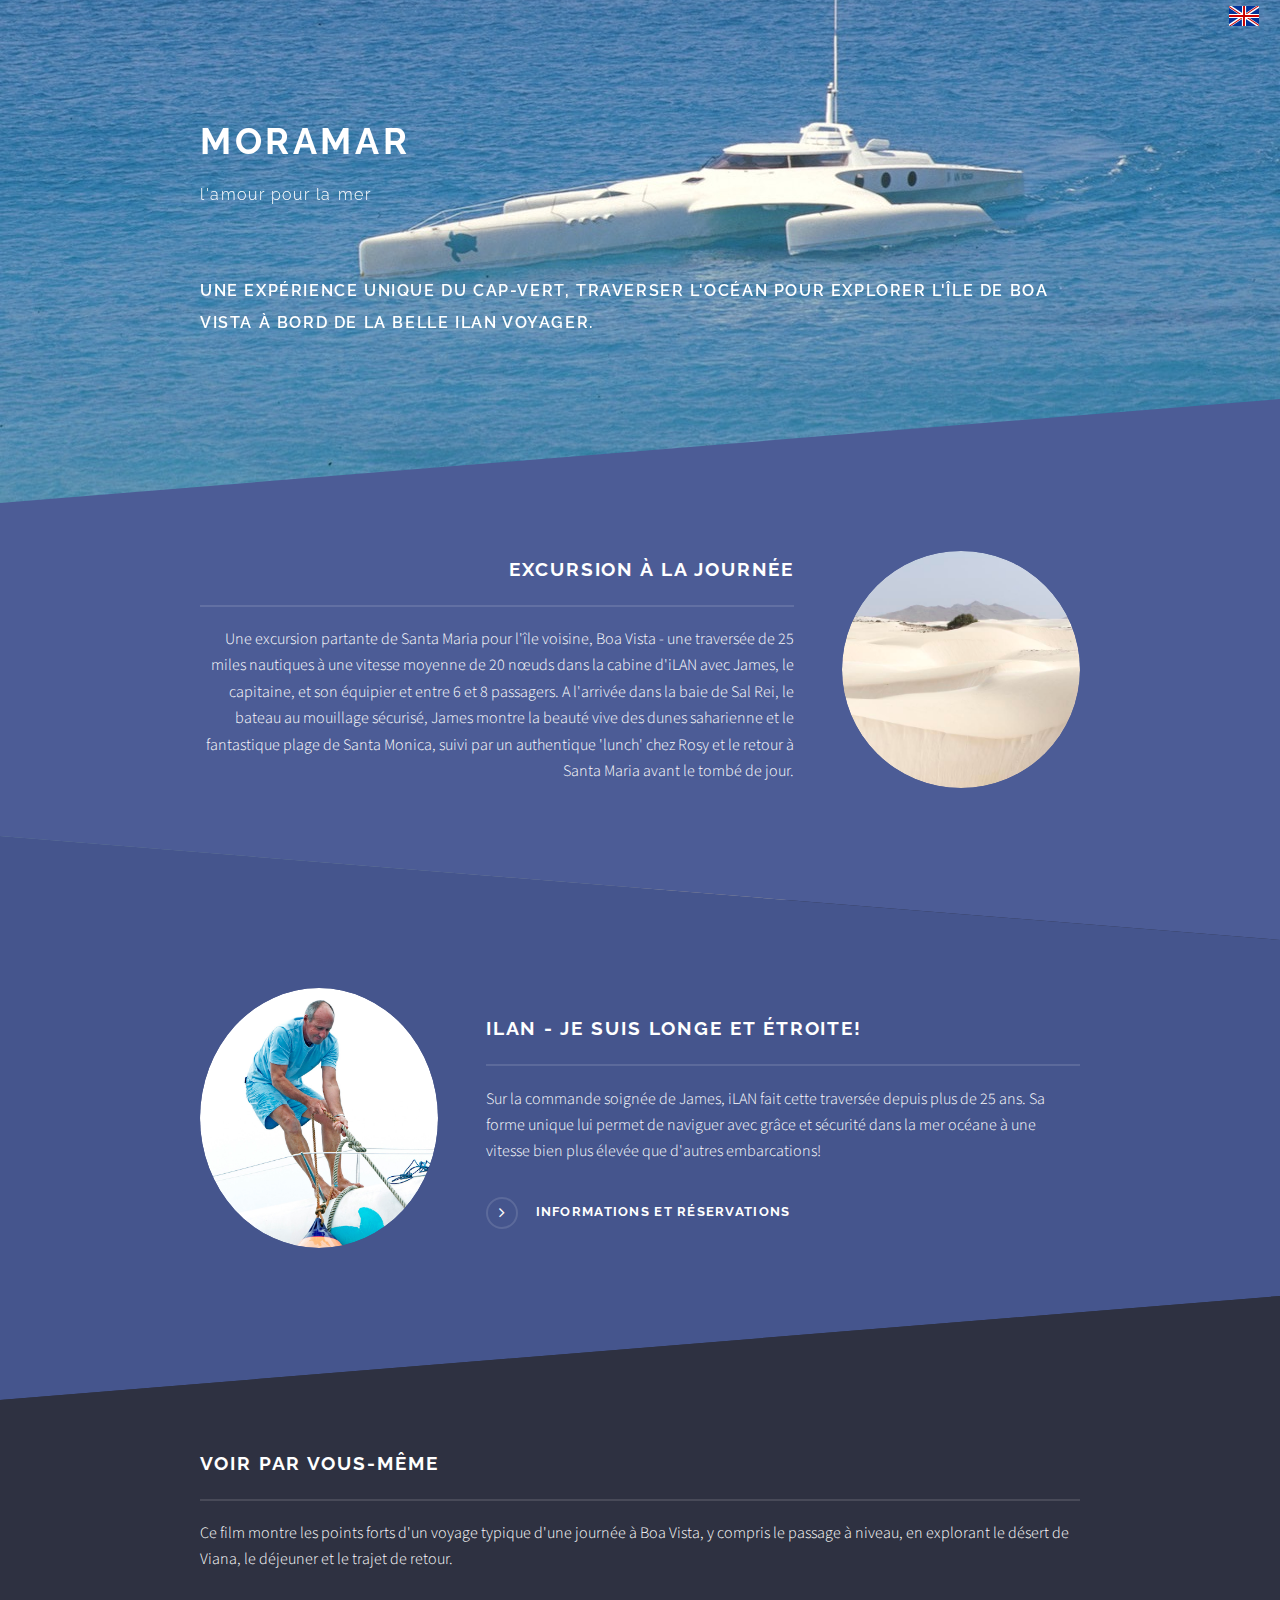
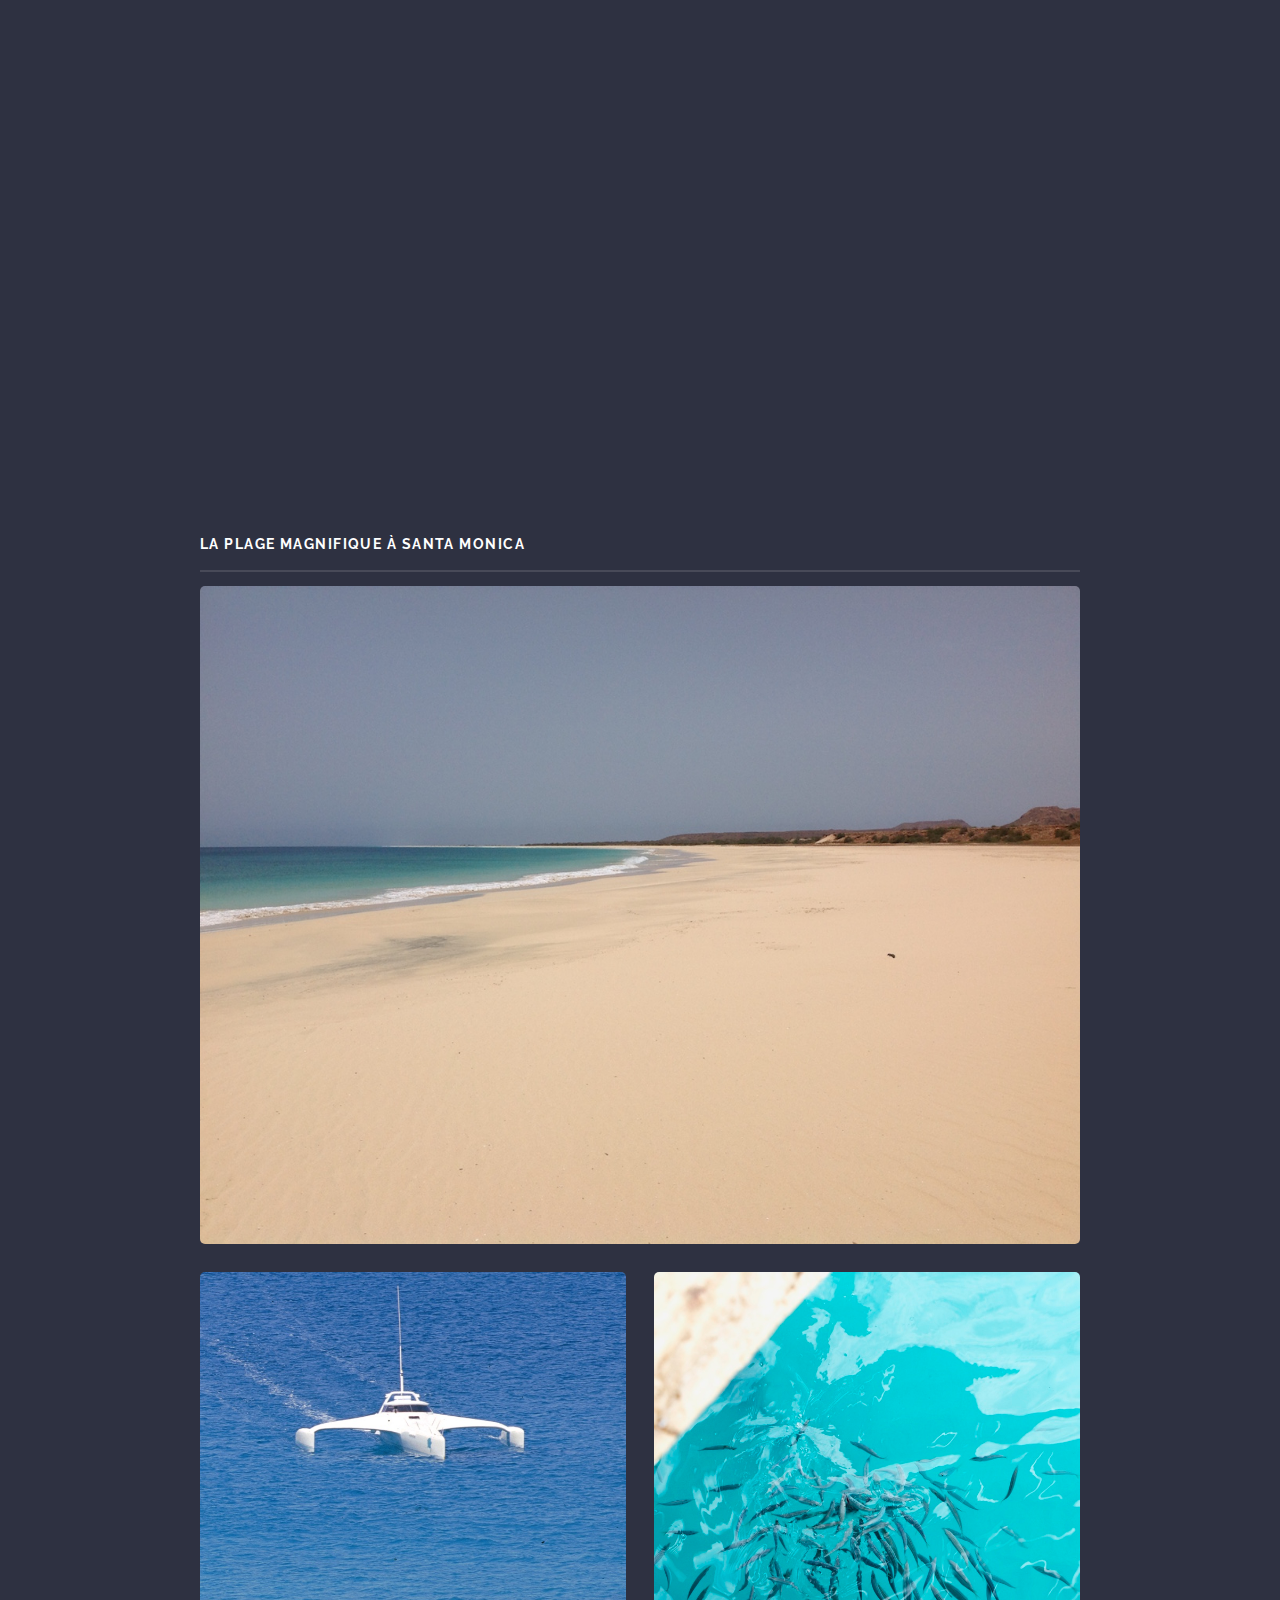
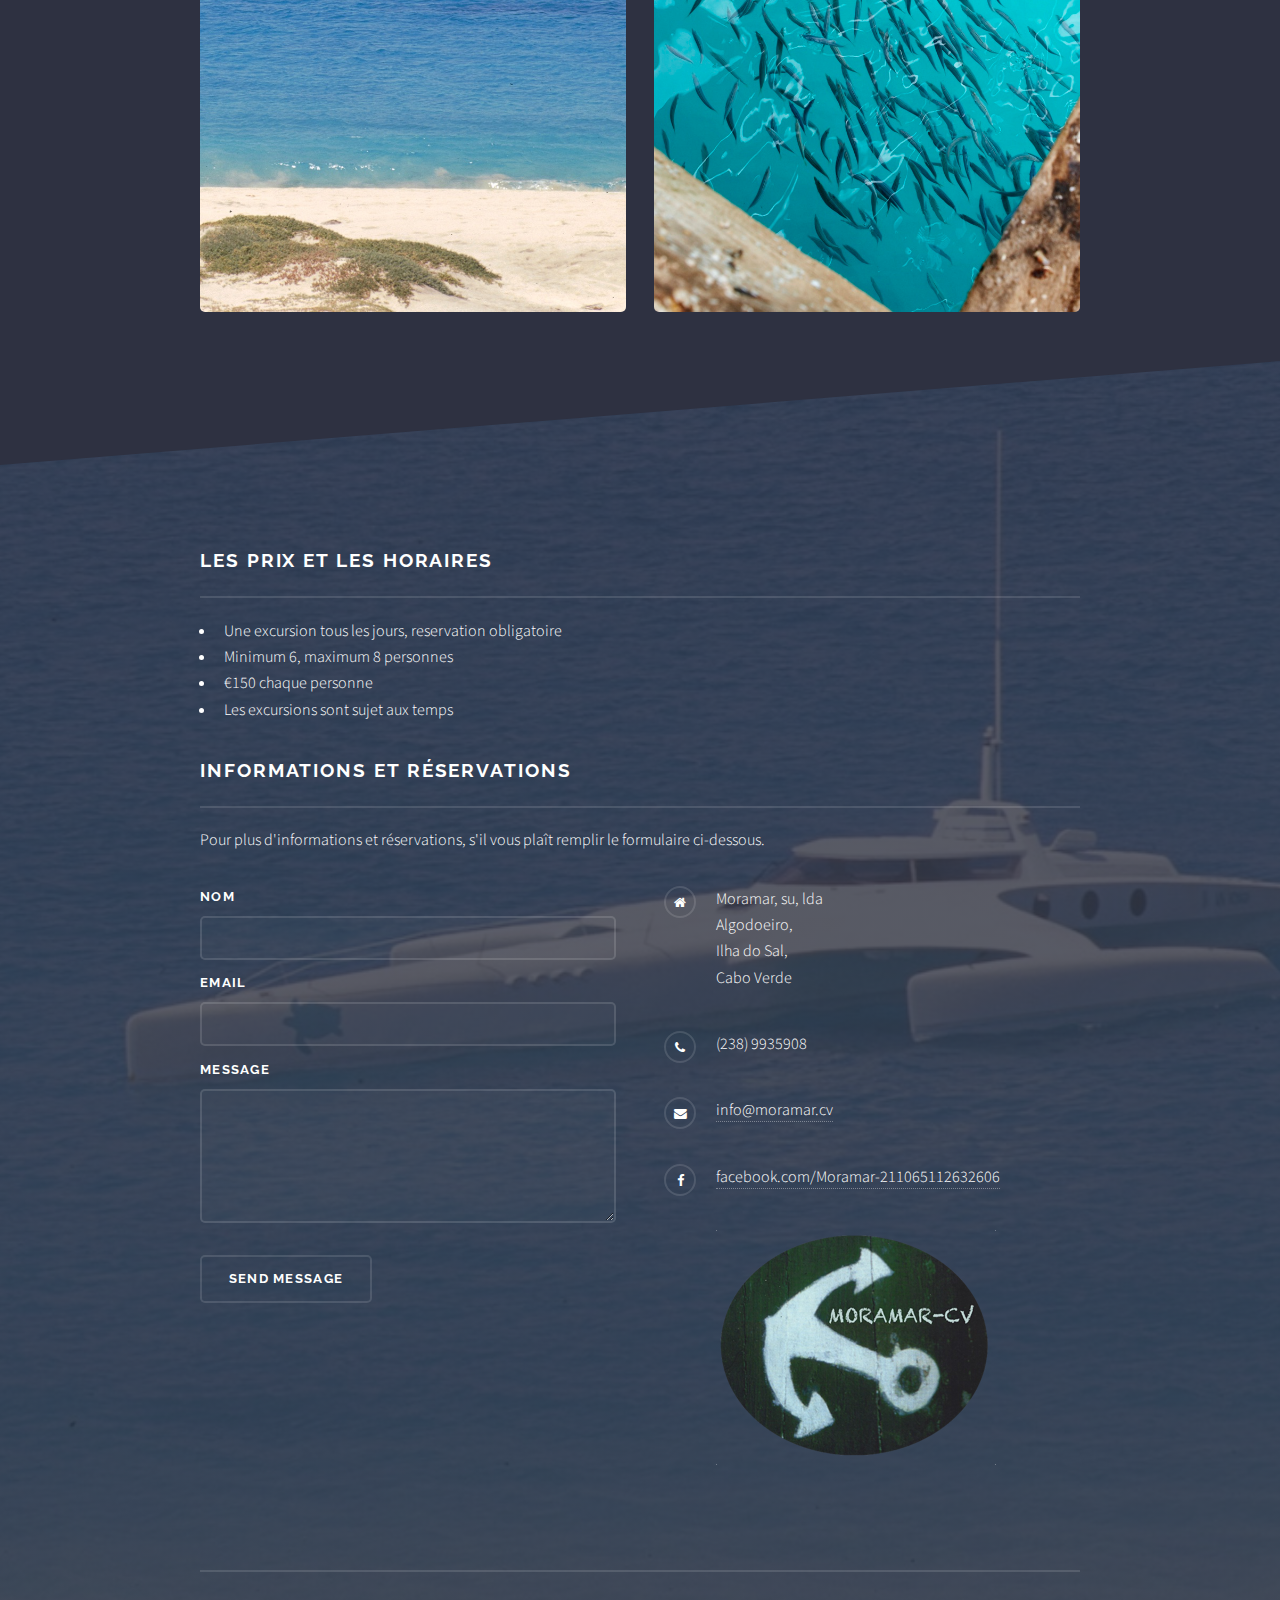
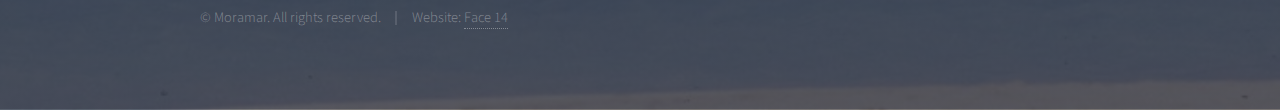
==== commit 4f0e83d3: "Update comms" ====
--- a/index_fr.html
+++ b/index_fr.html
@@ -106,7 +106,7 @@
 							<h2 class="major">Informations et réservations</h2>
 							<p>
 Pour plus d'informations et réservations, s'il vous plaît remplir le formulaire ci-dessous.</p>
-							<form method="post" action="https://formspree.io/contact@face14.net">
+							<form method="post" action="https://formspree.io/info@moramar.cv">
 								<div class="field">
 									<label for="name">Nom</label>
 									<input type="text" name="name" id="name" />
@@ -136,7 +136,7 @@
 								<li class="fa-phone"> (238) 9935908</li>
 								<li class="fa-envelope"><a href="mailto:info@moramar.cv">info@moramar.cv</a></li>
 
-								<li class="fa-facebook"><a href="http://facebook.com/moramar-cv">facebook.com/moramar-cv</a></li>
+								<li class="fa-facebook"><a href="https://www.facebook.com/Moramar-211065112632606">facebook.com/Moramar-211065112632606</a></li>
                                 <li><img src="images/moramar-logo.png"></li>
 							</ul>
 							<ul class="copyright">
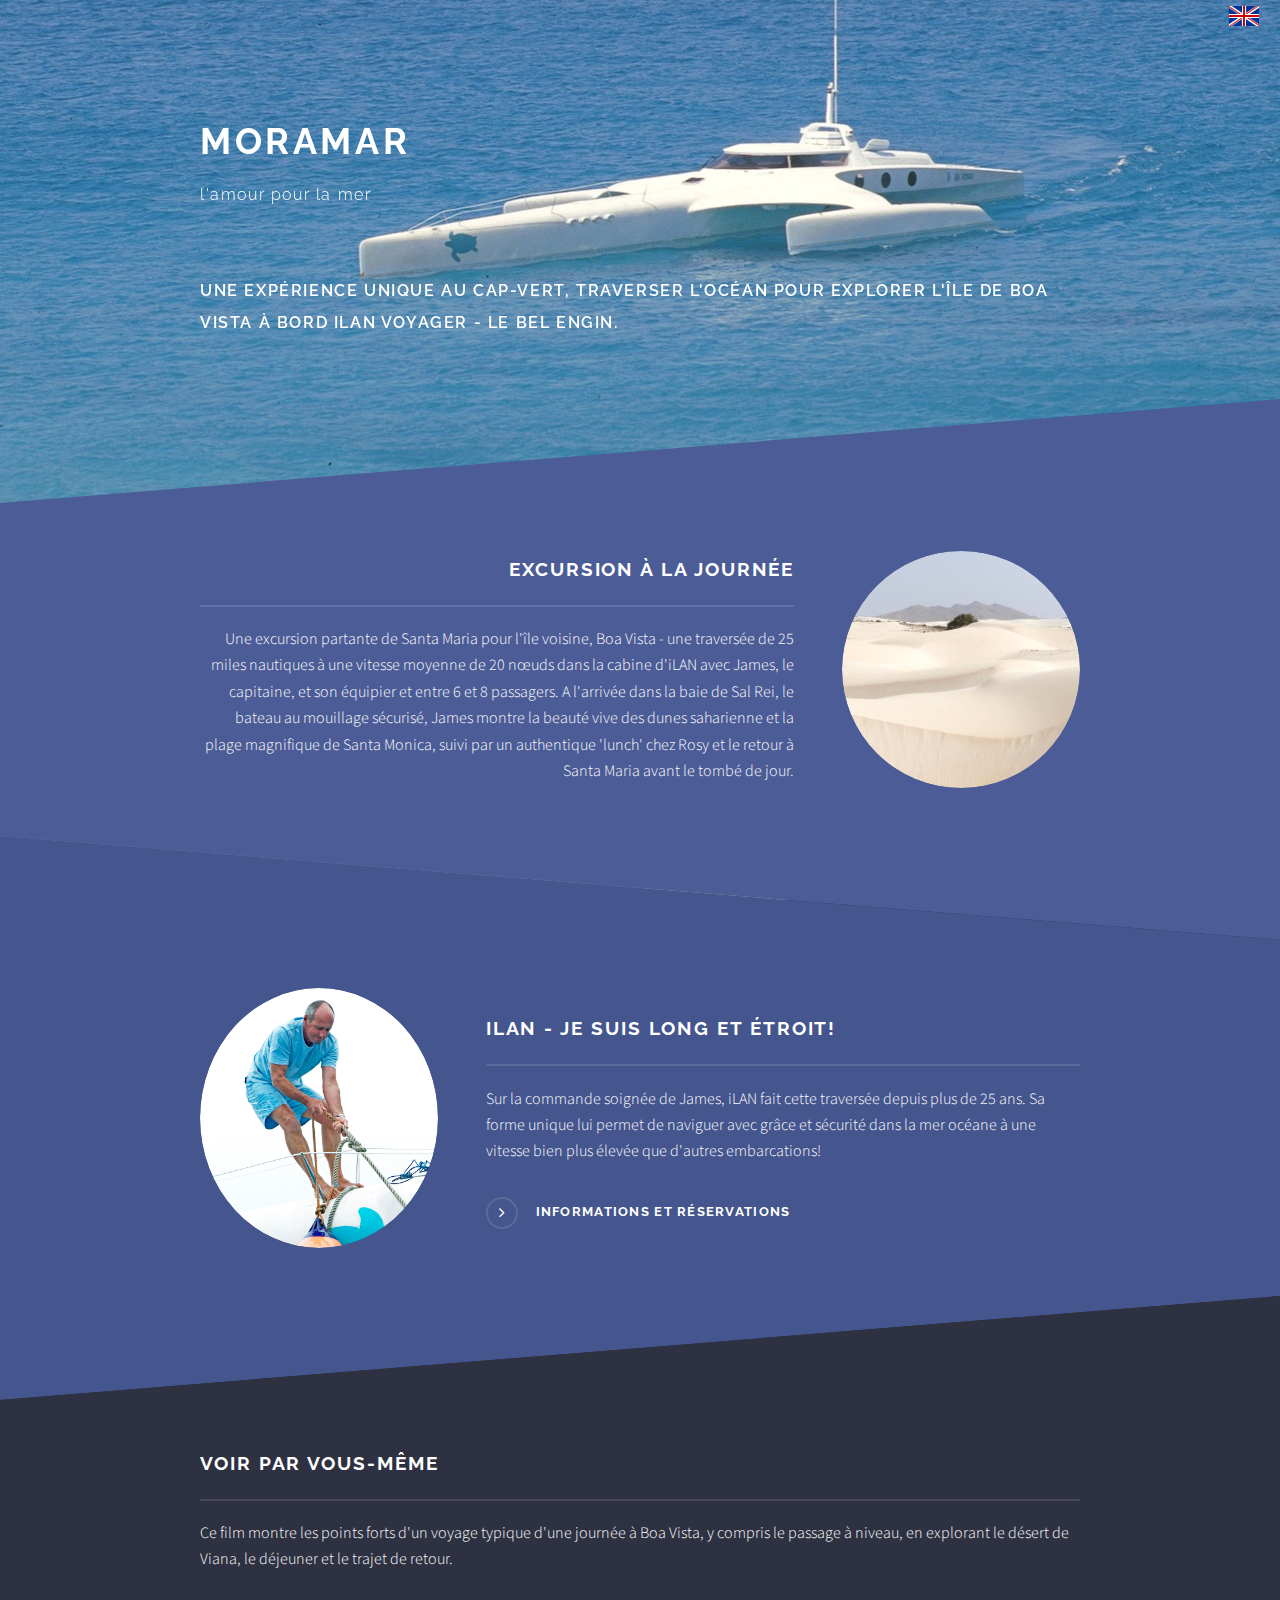
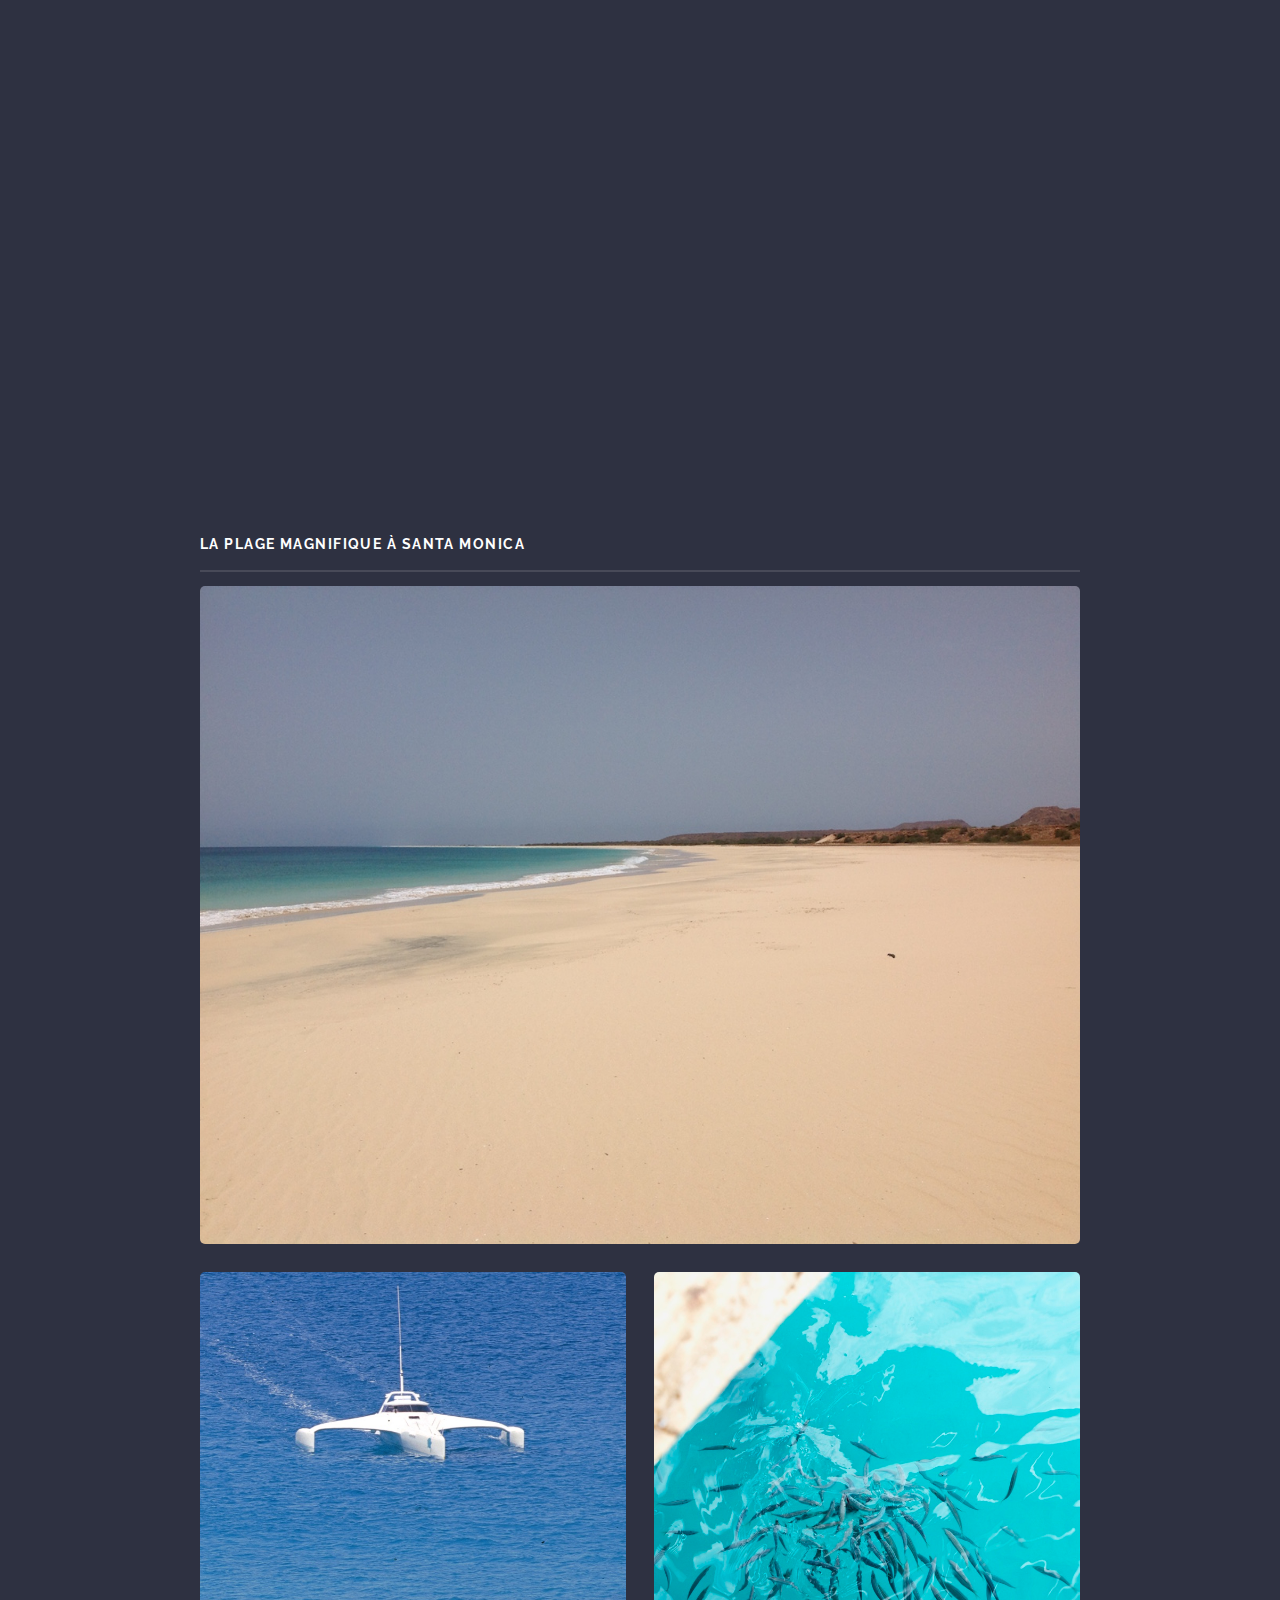
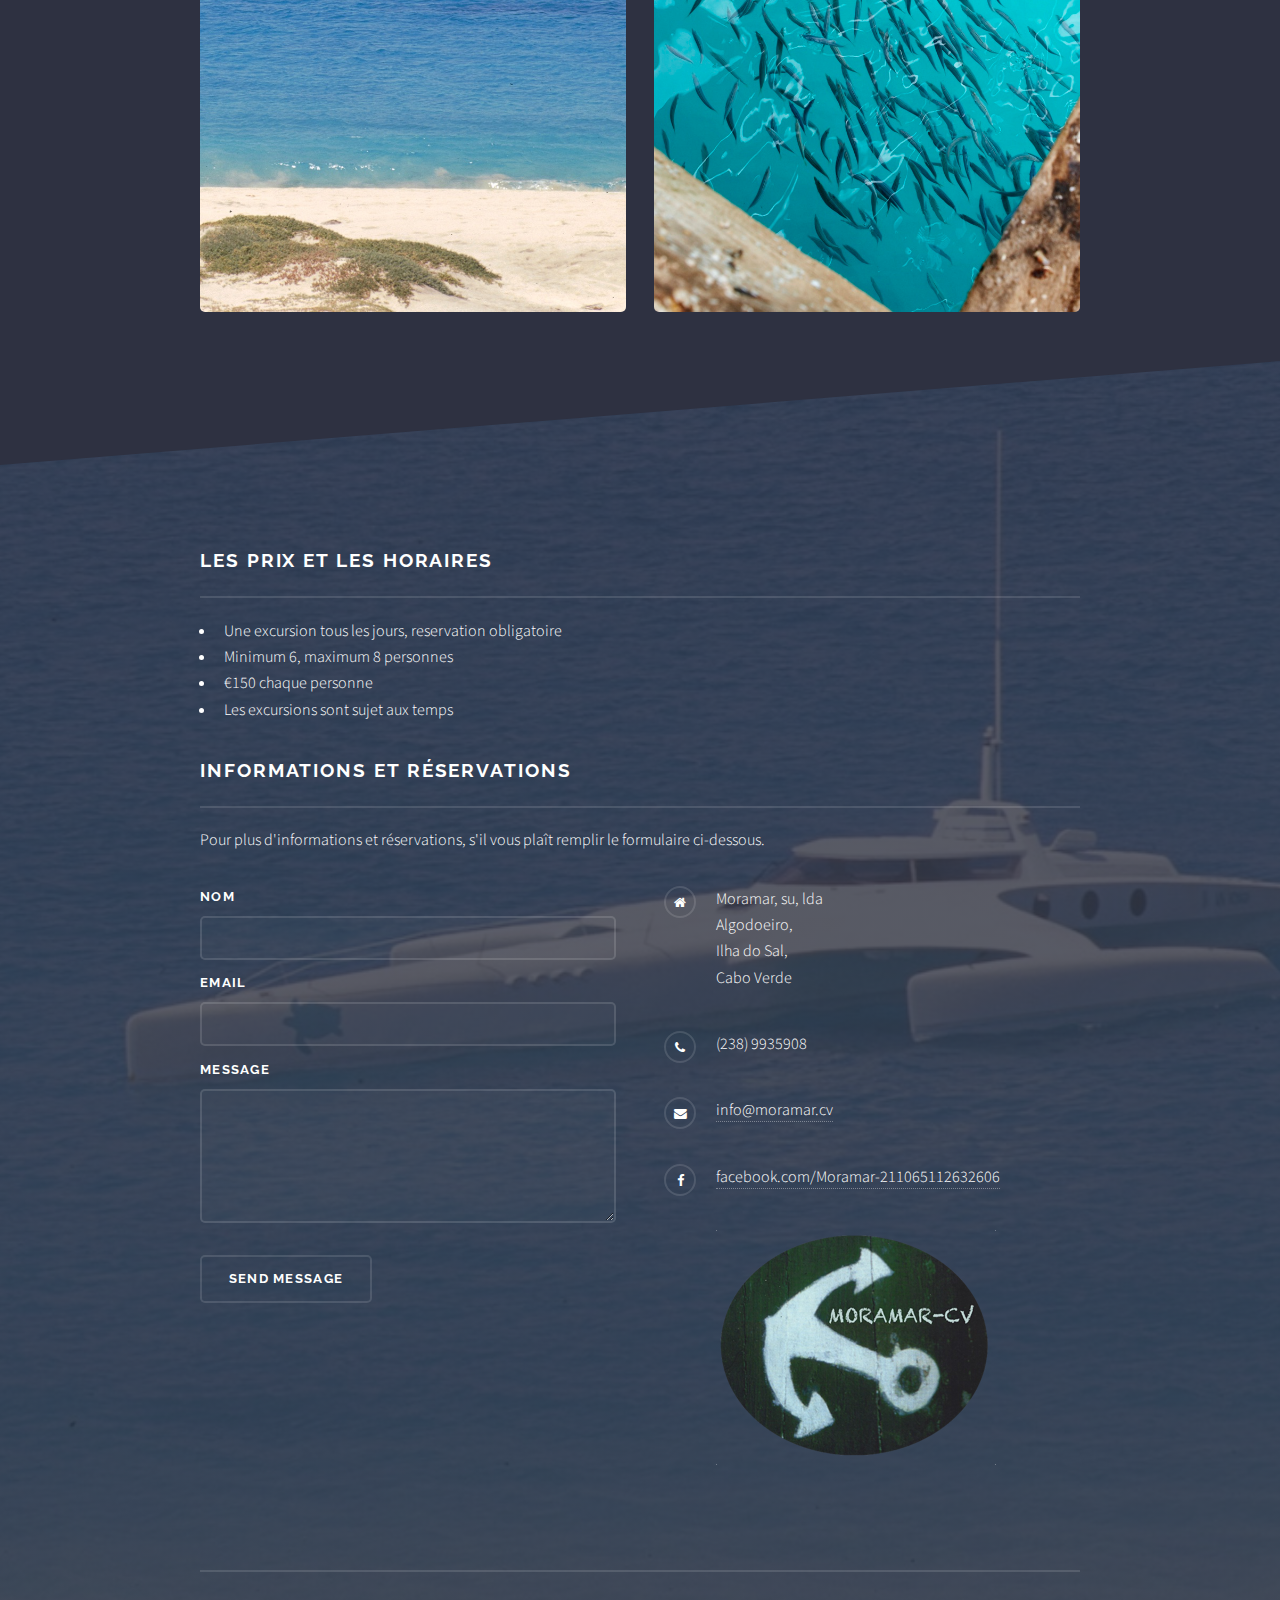
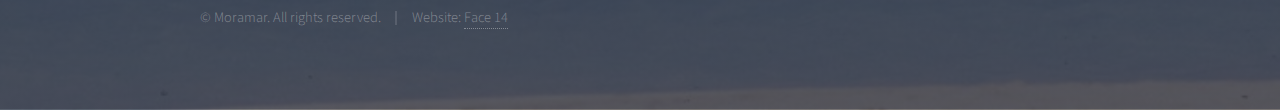
==== commit 07ee4187: "copy updates from James" ====
--- a/index_fr.html
+++ b/index_fr.html
@@ -34,7 +34,7 @@
 							<h2>Moramar</h2>
                             <p class="subhead">l'amour pour la mer</p>
 							<p>
-Une expérience unique du Cap-Vert, traverser l'océan pour explorer l'île de Boa Vista à bord de la belle   <b>iLAN Voyager.</b></p>
+Une expérience unique au Cap-Vert, traverser l'océan pour explorer l'île de Boa Vista à bord  <b>iLAN Voyager</b> - le bel engin.</p>
 						</div>
 					</section>
 
@@ -47,7 +47,7 @@
 									<a href="#" class="image"><img src="images/dunes.jpg" alt="" /></a>
 									<div class="content">
 										<h2 class="major">Excursion à la journée</h2>
-										<p>Une excursion partante de Santa Maria pour l'île voisine, Boa Vista - une traversée de 25 miles nautiques à une vitesse moyenne de 20 nœuds dans la cabine d'iLAN avec James, le capitaine, et son équipier et entre 6 et 8 passagers. A l'arrivée dans la baie de Sal Rei, le bateau au mouillage sécurisé, James montre la beauté vive des dunes saharienne et le fantastique plage de Santa Monica, suivi par un authentique 'lunch' chez Rosy et le retour à Santa Maria avant le tombé de jour.</p>
+										<p>Une excursion partante de Santa Maria pour l'île voisine, Boa Vista - une traversée de 25 miles nautiques à une vitesse moyenne de 20 nœuds dans la cabine d'iLAN avec James, le capitaine, et son équipier et entre 6 et 8 passagers. A l'arrivée dans la baie de Sal Rei, le bateau au mouillage sécurisé, James montre la beauté vive des dunes saharienne et la plage magnifique de Santa Monica, suivi par un authentique 'lunch' chez Rosy et le retour à Santa Maria avant le tombé de jour.</p>
 									</div>
 								</div>
 							</section>
@@ -57,7 +57,7 @@
 								<div class="inner">
 									<a href="#" class="image"><img src="images/james-mooring.jpg" alt="" /></a>
 									<div class="content">
-										<h2 class="major">iLAN - je suis longe et étroite!</h2>
+										<h2 class="major">iLAN - je suis long et étroit!</h2>
 										<p>Sur la commande soignée de James, iLAN fait cette traversée depuis plus de 25 ans. Sa forme unique lui permet de naviguer avec grâce et sécurité dans la mer océane à une vitesse bien plus élevée que d'autres embarcations!
 </p>
         <a href="#bookings" class="special">
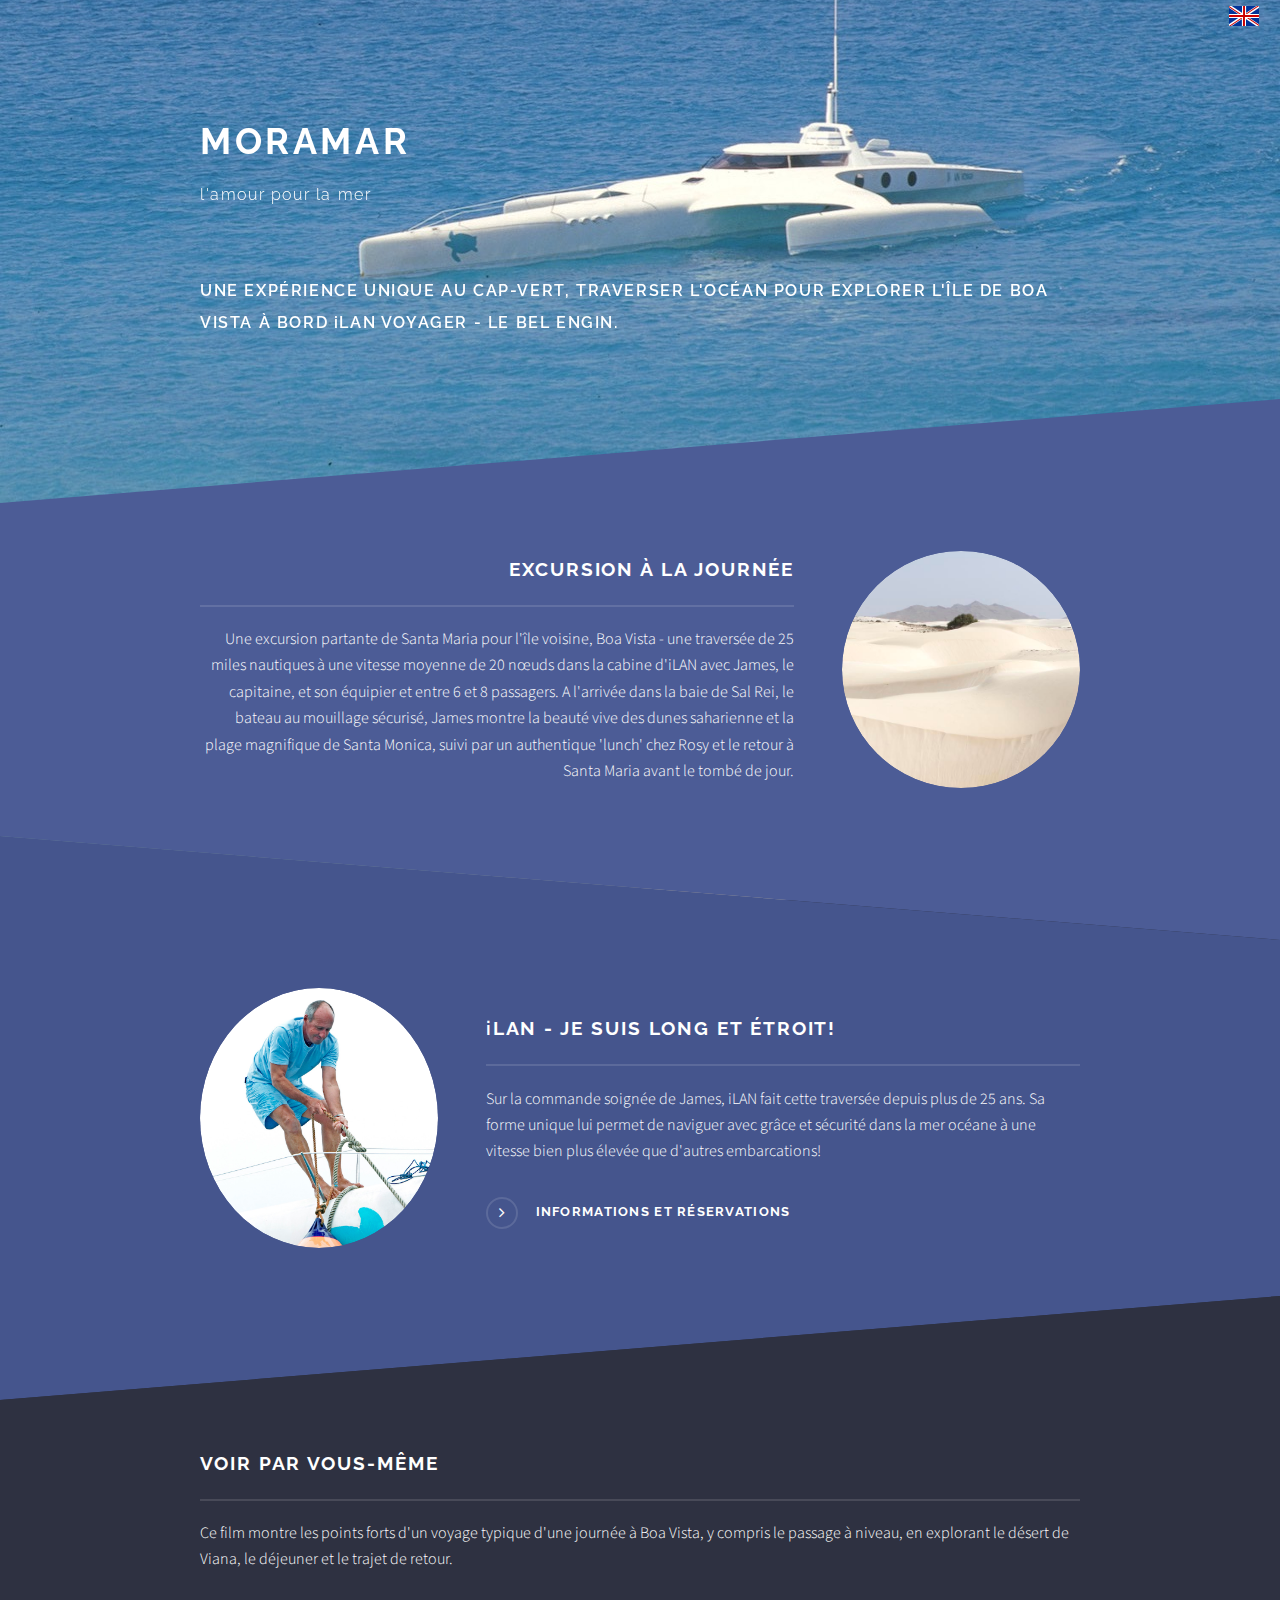
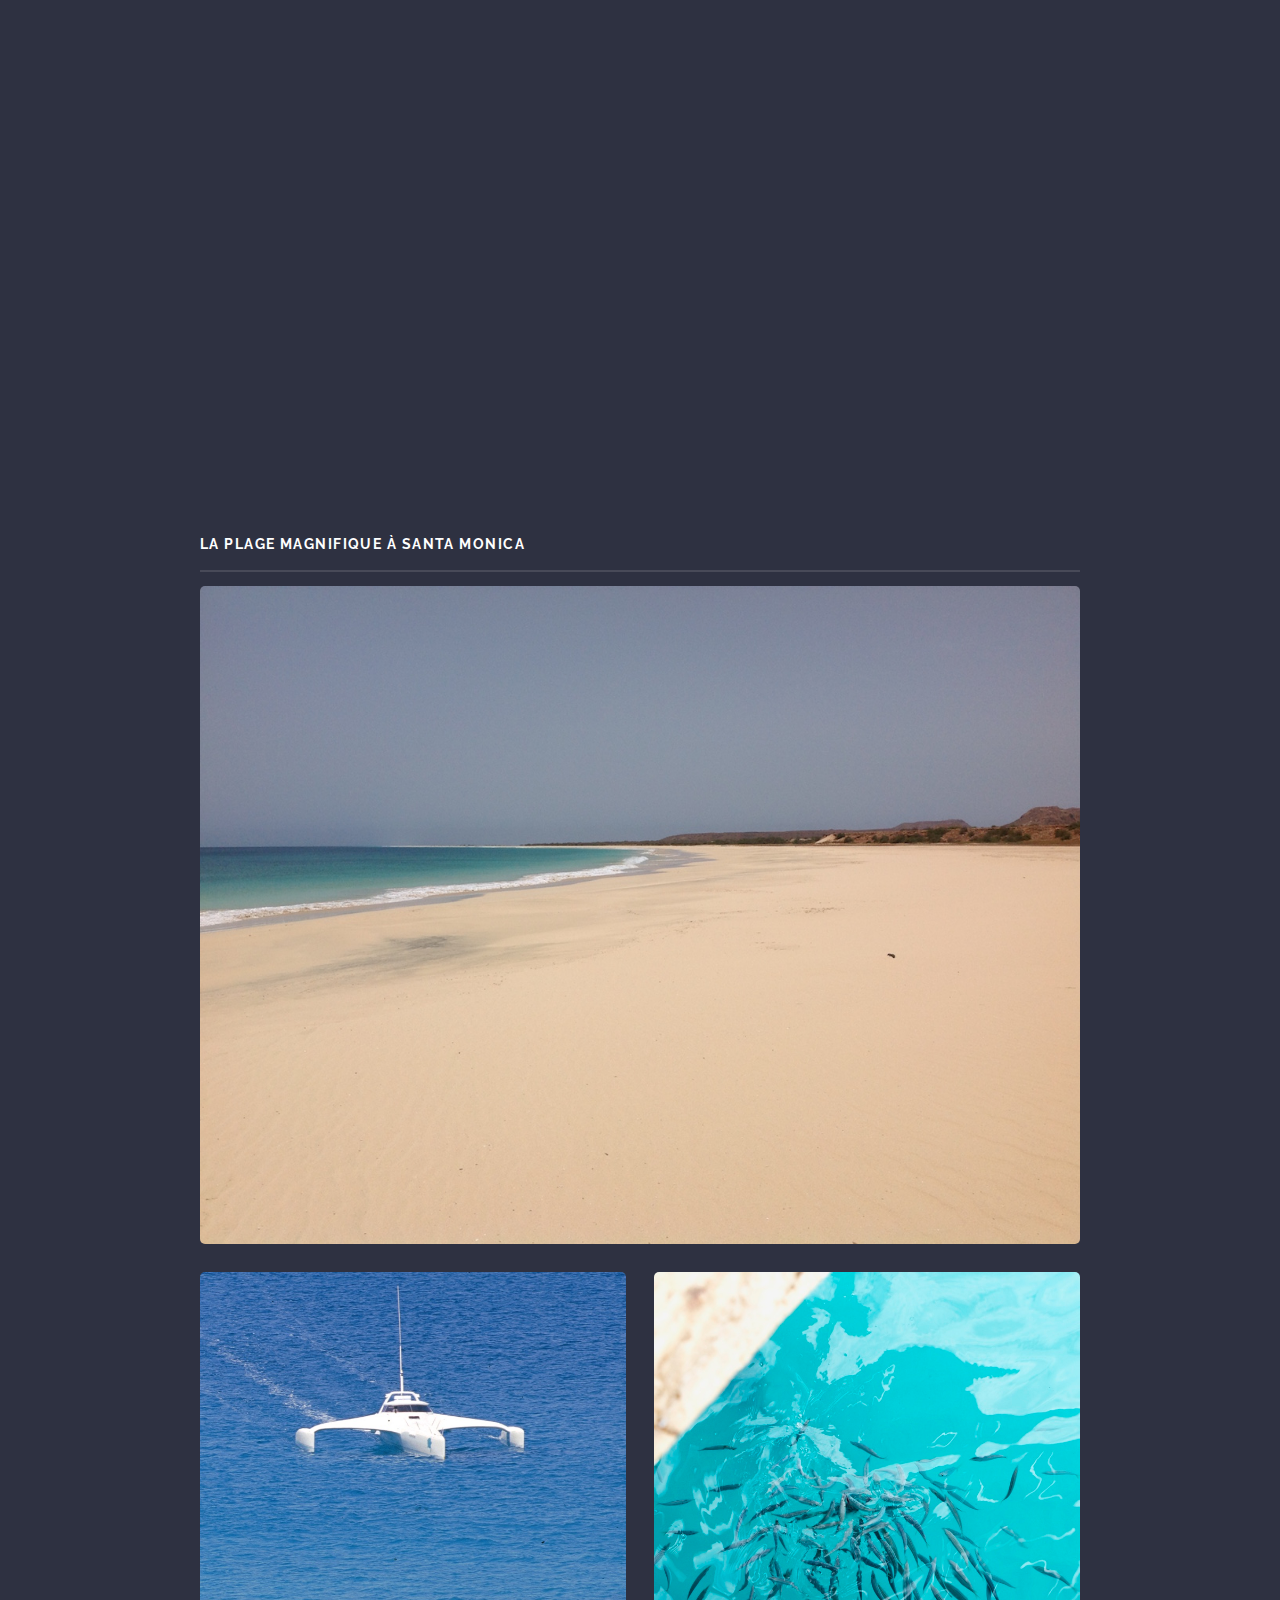
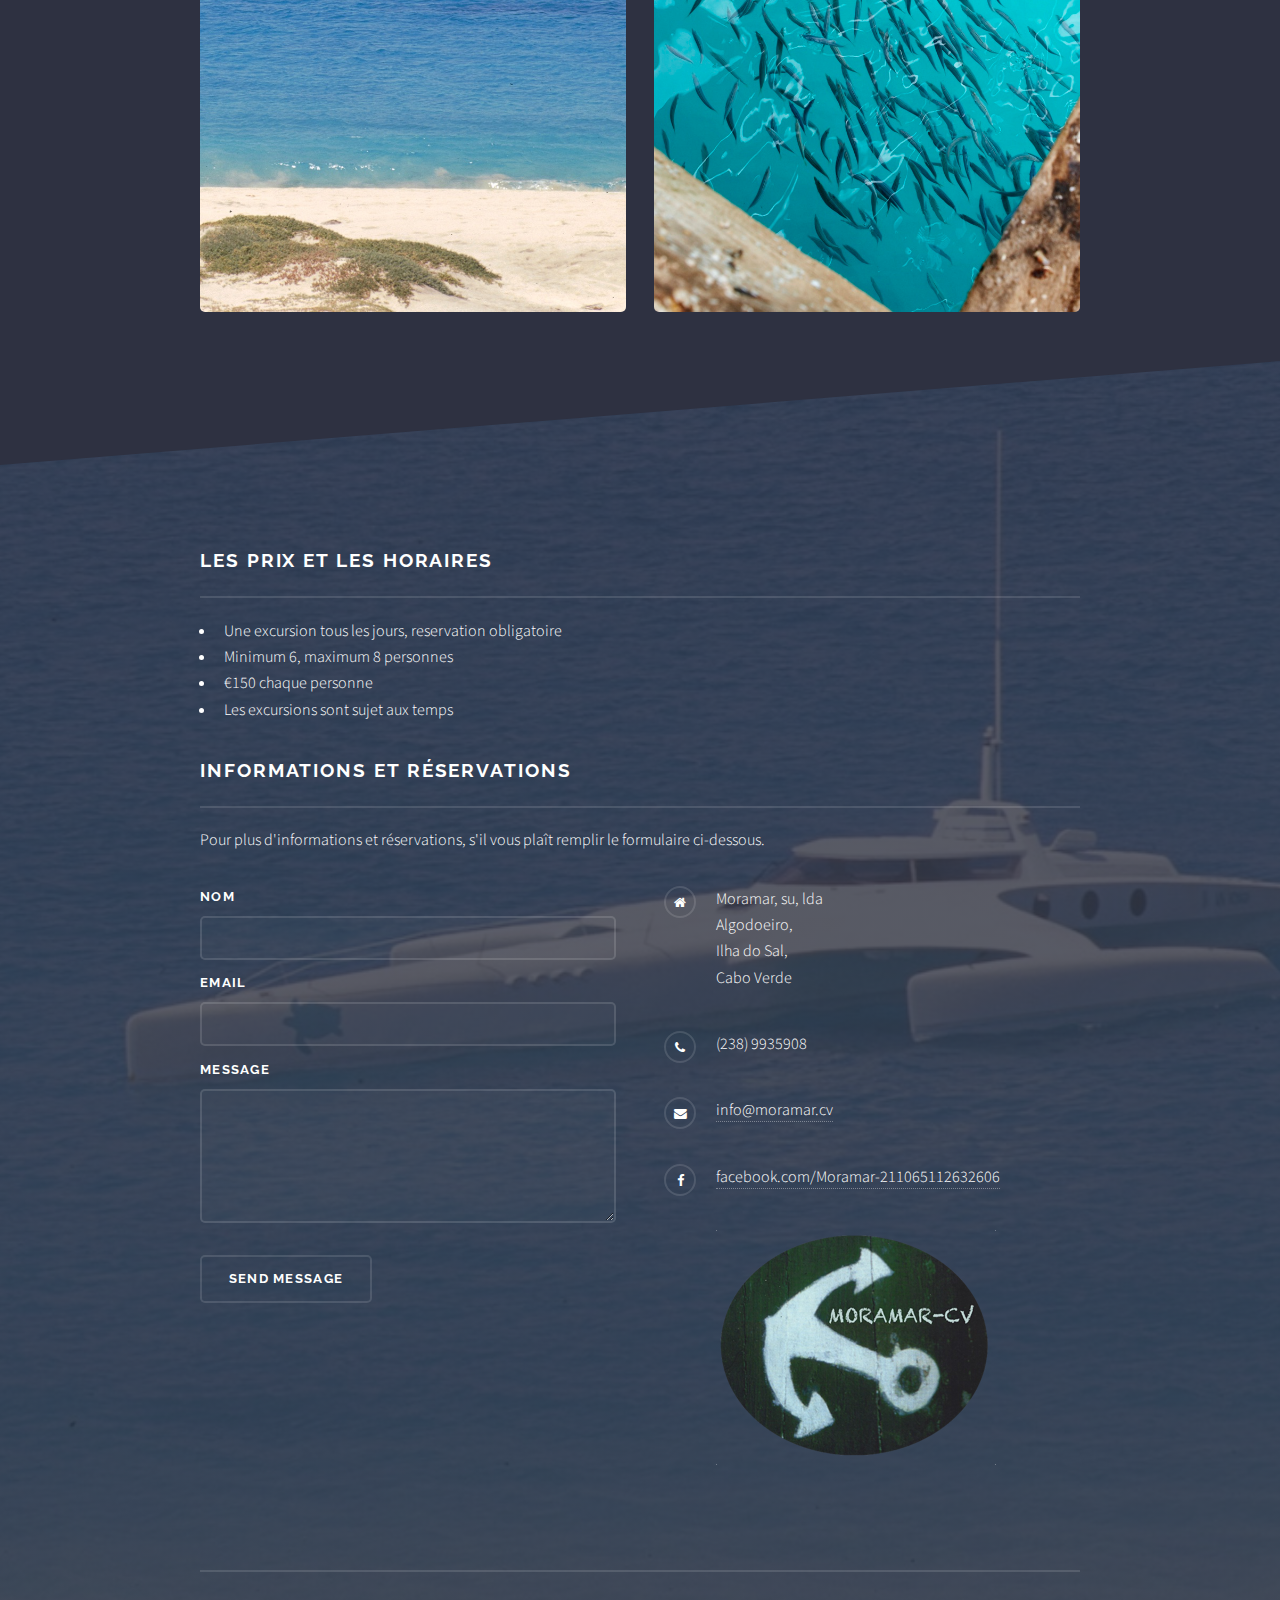
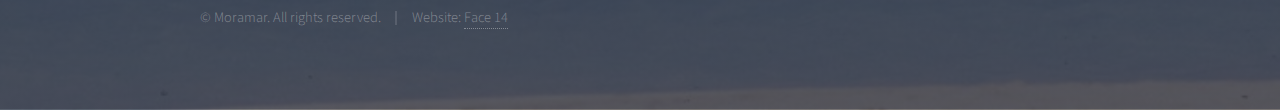
==== commit 5d896510: "lower case i for iLAN" ====
--- a/index_fr.html
+++ b/index_fr.html
@@ -34,7 +34,7 @@
 							<h2>Moramar</h2>
                             <p class="subhead">l'amour pour la mer</p>
 							<p>
-Une expérience unique au Cap-Vert, traverser l'océan pour explorer l'île de Boa Vista à bord  <b>iLAN Voyager</b> - le bel engin.</p>
+Une expérience unique au Cap-Vert, traverser l'océan pour explorer l'île de Boa Vista à bord  <b><span class="lwr">i</span>LAN Voyager</b> - le bel engin.</p>
 						</div>
 					</section>
 
@@ -57,7 +57,7 @@
 								<div class="inner">
 									<a href="#" class="image"><img src="images/james-mooring.jpg" alt="" /></a>
 									<div class="content">
-										<h2 class="major">iLAN - je suis long et étroit!</h2>
+										<h2 class="major"><span class="lwr">i</span>LAN - je suis long et étroit!</h2>
 										<p>Sur la commande soignée de James, iLAN fait cette traversée depuis plus de 25 ans. Sa forme unique lui permet de naviguer avec grâce et sécurité dans la mer océane à une vitesse bien plus élevée que d'autres embarcations!
 </p>
         <a href="#bookings" class="special">
--- a/assets/css/main.css
+++ b/assets/css/main.css
@@ -1727,6 +1727,10 @@
   margin: 0 0 1em 0;
   text-transform: uppercase;
 }
+span.lwr {
+  text-transform: lowercase;
+}
+
 h1 a, h2 a, h3 a, h4 a, h5 a, h6 a {
   color: inherit;
   text-decoration: none;
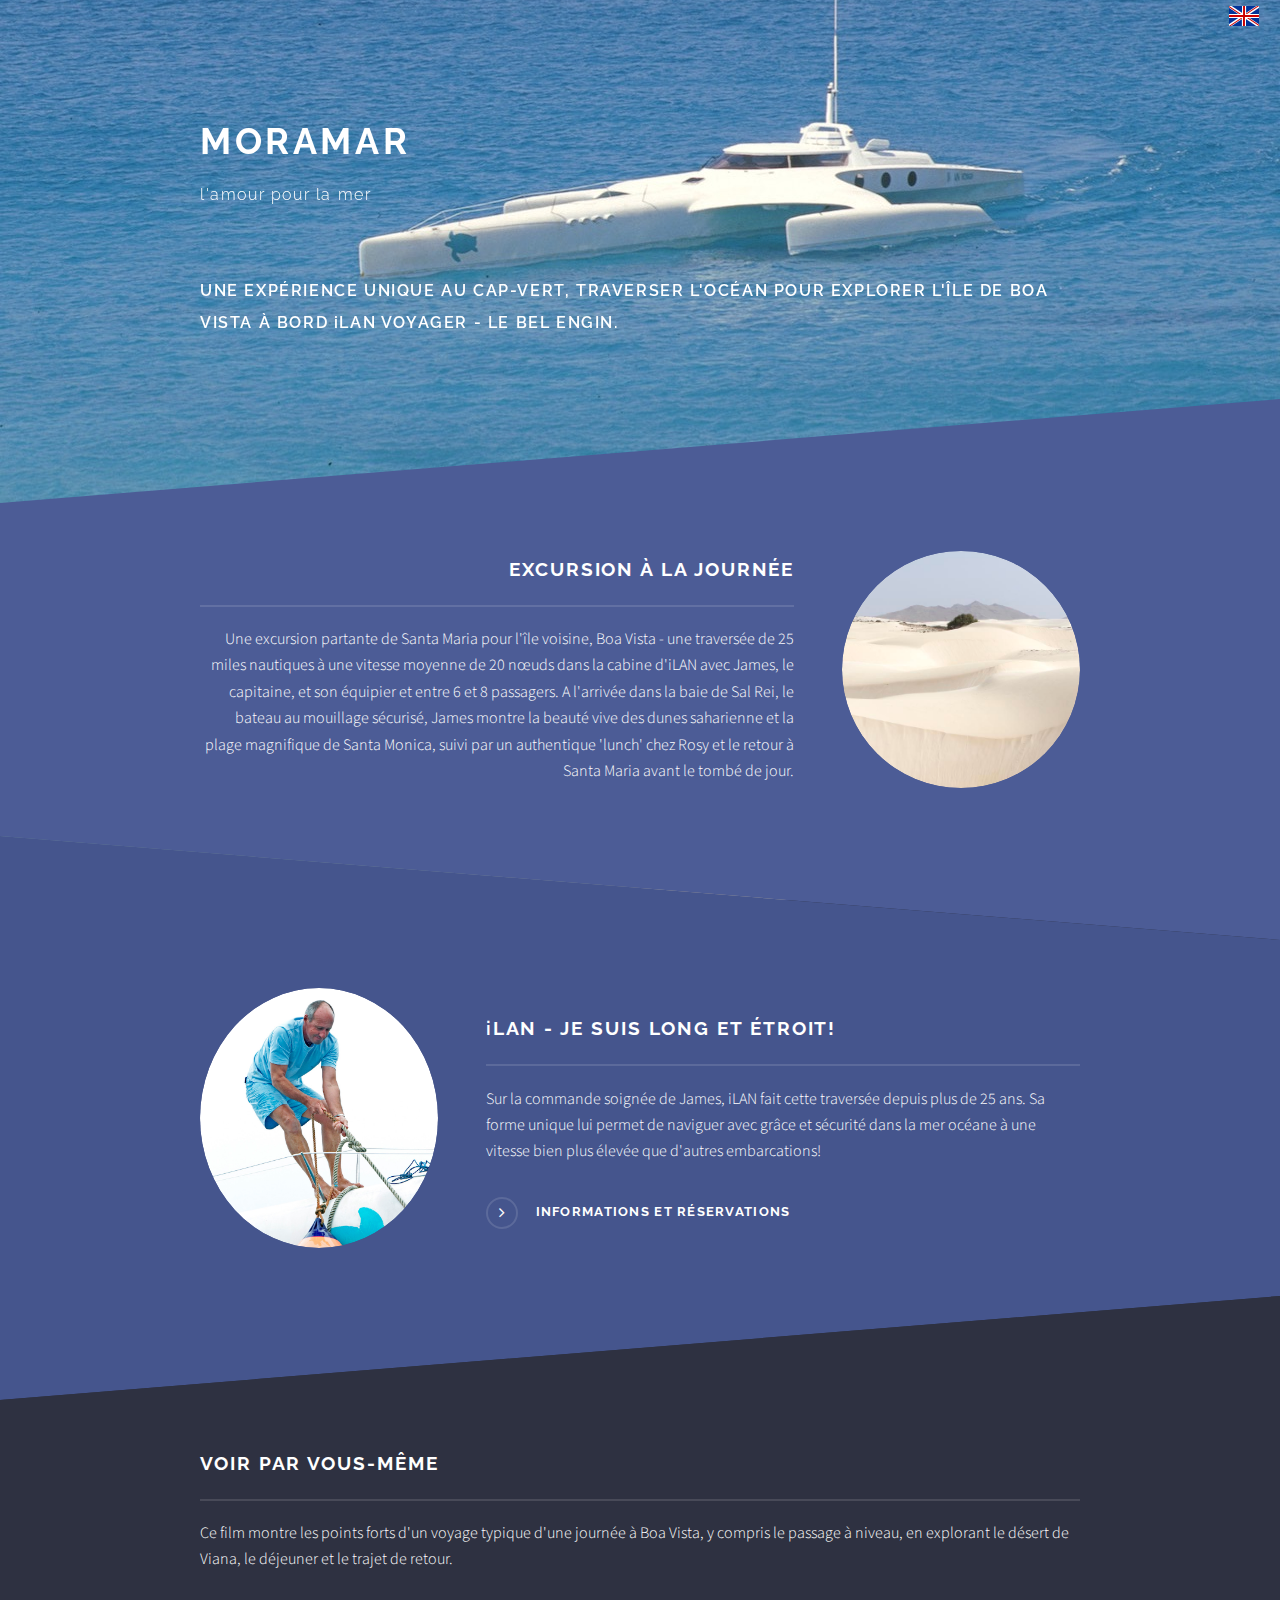
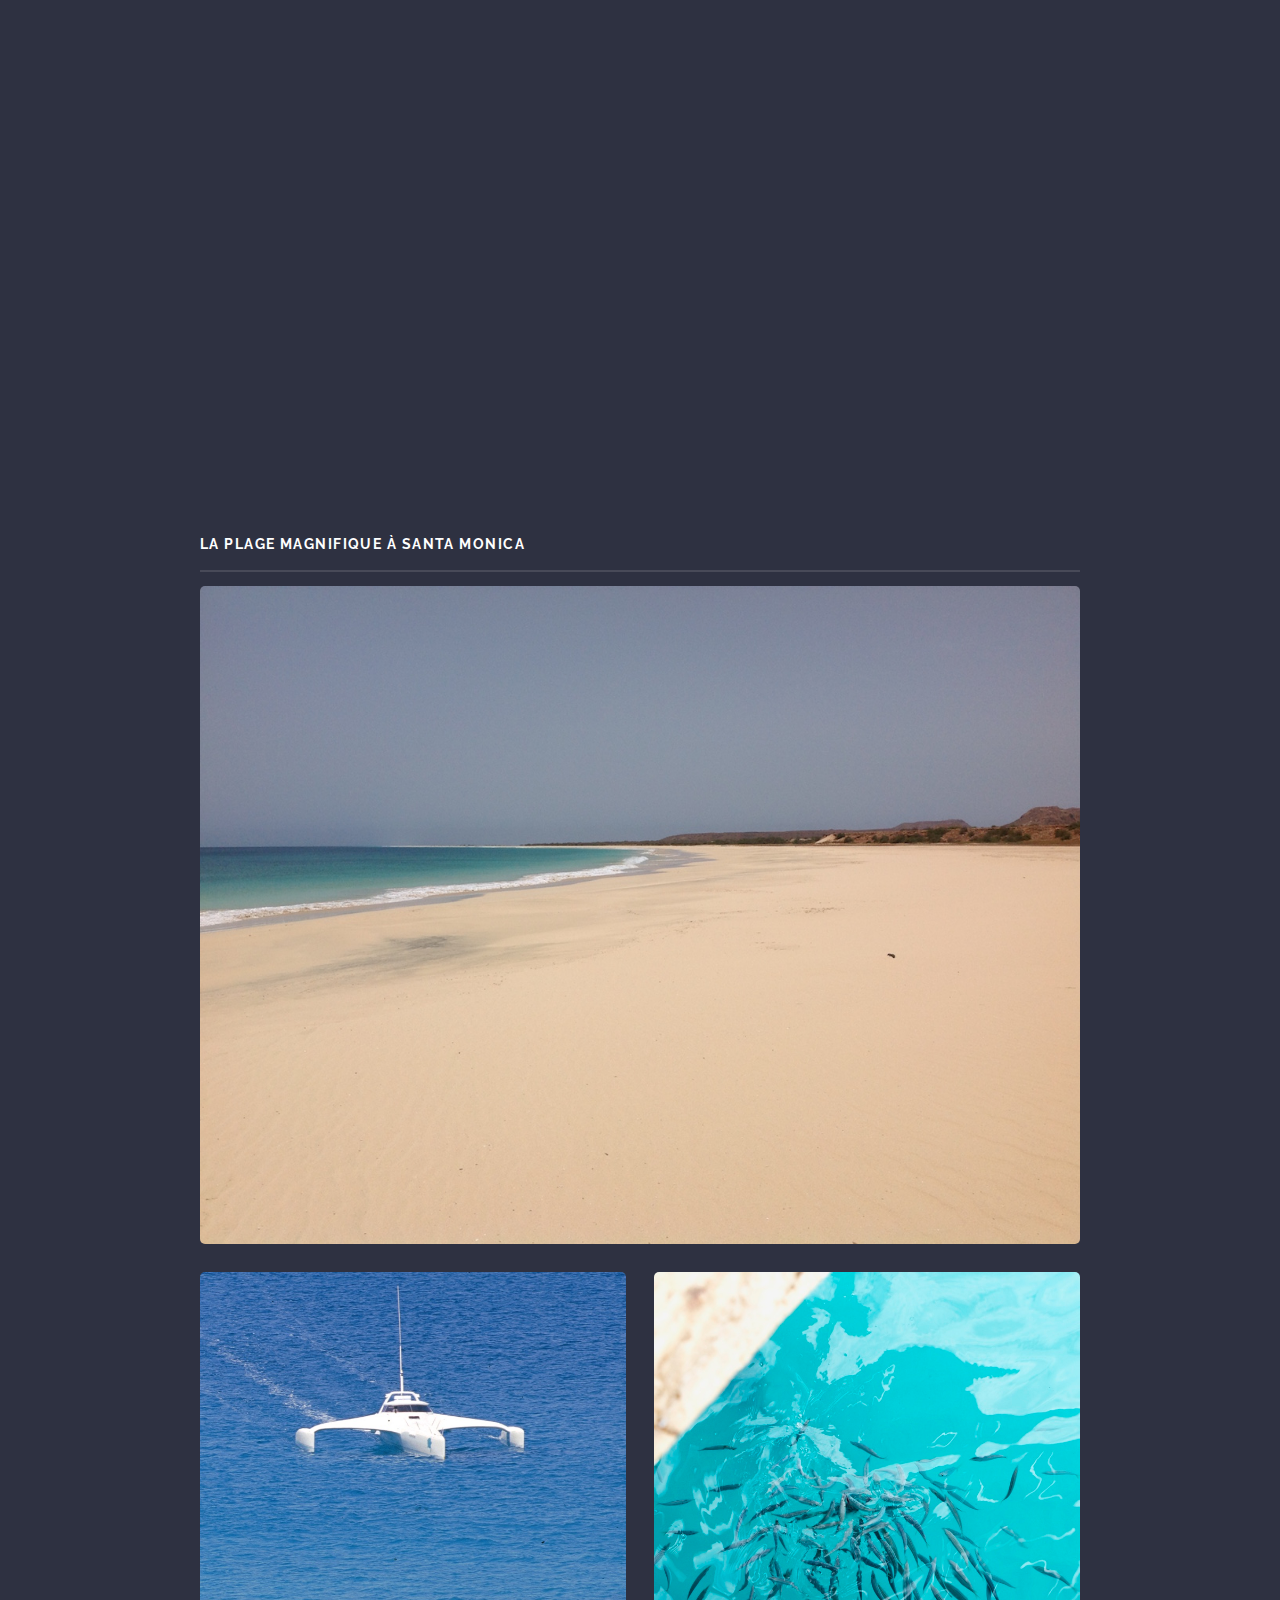
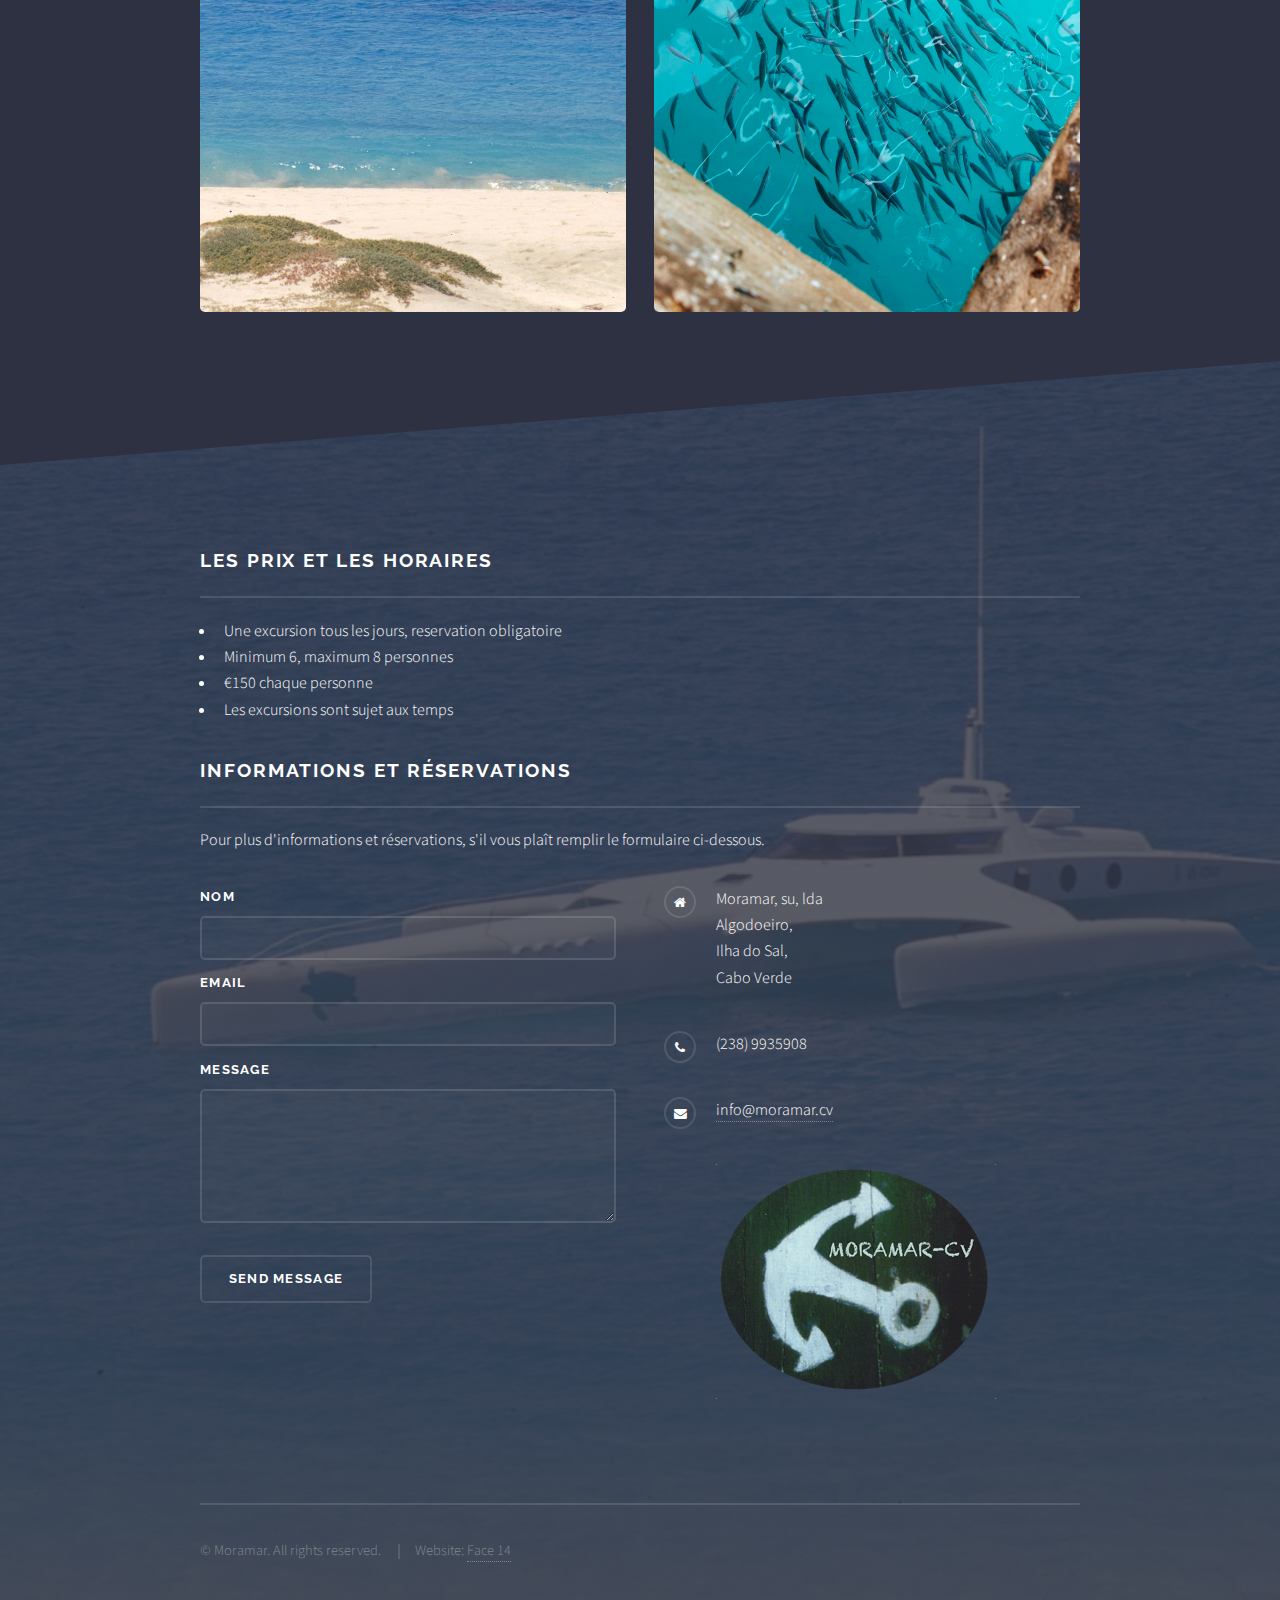
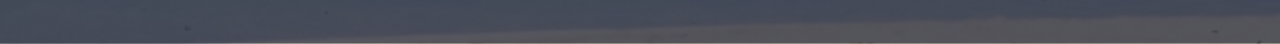
==== commit 20ddd3e0: "Fix embedded Vimeo" ====
--- a/index_fr.html
+++ b/index_fr.html
@@ -5,155 +5,195 @@
 	License: pixelarity.com/license
 -->
 <html lang="fr">
-	<head>
-		<title>Moramar - Une expérience unique à l'ocean du Cap-Vert</title>
-		<meta charset="utf-8" />
-		<meta name="viewport" content="width=device-width, initial-scale=1" />
-		<!--[if lte IE 8]><script src="assets/js/ie/html5shiv.js"></script><![endif]-->
-		<link rel="stylesheet" href="assets/css/main.css" />
-		<!--[if lte IE 9]><link rel="stylesheet" href="assets/css/ie9.css" /><![endif]-->
-		<!--[if lte IE 8]><link rel="stylesheet" href="assets/css/ie8.css" /><![endif]-->
 
-<style>.embed-container { position: relative; padding-bottom: 56.25%; height: 0; overflow: hidden; max-width: 100%; margin-bottom: 2em;} .embed-container iframe, .embed-container object, .embed-container embed { position: absolute; top: 0; left: 0; width: 100%; height: 100%; }</style>
-	</head>
-	<body>
+<head>
+    <title>Moramar - Une expérience unique à l'ocean du Cap-Vert</title>
+    <meta charset="utf-8" />
+    <meta name="viewport" content="width=device-width, initial-scale=1" />
+    <!--[if lte IE 8]><script src="assets/js/ie/html5shiv.js"></script><![endif]-->
+    <link rel="stylesheet" href="assets/css/main.css" />
+    <!--[if lte IE 9]><link rel="stylesheet" href="assets/css/ie9.css" /><![endif]-->
+    <!--[if lte IE 8]><link rel="stylesheet" href="assets/css/ie8.css" /><![endif]-->
 
-		<!-- Page Wrapper -->
-			<div id="page-wrapper">
-               
-				<!-- Header -->
-					<header id="header" class="alt">
-                        <a href="./index.html" title="English"><img src="images/United-Kingdom.png" style="float:right">
-						<h1><a href="index.html">Moramar = l'amour pour la mer</a></h1>
-					</header>
+    <style>
+        .embed-container {
+            position: relative;
+            padding-bottom: 56.25%;
+            height: 0;
+            overflow: hidden;
+            max-width: 100%;
+            margin-bottom: 2em;
+        }
 
-		
-				<!-- Banner -->
-					<section id="banner">
-						<div class="inner">
-							<h2>Moramar</h2>
-                            <p class="subhead">l'amour pour la mer</p>
-							<p>
-Une expérience unique au Cap-Vert, traverser l'océan pour explorer l'île de Boa Vista à bord  <b><span class="lwr">i</span>LAN Voyager</b> - le bel engin.</p>
-						</div>
-					</section>
+        .embed-container iframe,
+        .embed-container object,
+        .embed-container embed {
+            position: absolute;
+            top: 0;
+            left: 0;
+            width: 100%;
+            height: 100%;
+        }
+    </style>
+</head>
 
-				<!-- Wrapper -->
-					<section id="wrapper">
+<body>
 
-						<!-- One -->
-							<section id="one" class="wrapper spotlight style1">
-								<div class="inner">
-									<a href="#" class="image"><img src="images/dunes.jpg" alt="" /></a>
-									<div class="content">
-										<h2 class="major">Excursion à la journée</h2>
-										<p>Une excursion partante de Santa Maria pour l'île voisine, Boa Vista - une traversée de 25 miles nautiques à une vitesse moyenne de 20 nœuds dans la cabine d'iLAN avec James, le capitaine, et son équipier et entre 6 et 8 passagers. A l'arrivée dans la baie de Sal Rei, le bateau au mouillage sécurisé, James montre la beauté vive des dunes saharienne et la plage magnifique de Santa Monica, suivi par un authentique 'lunch' chez Rosy et le retour à Santa Maria avant le tombé de jour.</p>
-									</div>
-								</div>
-							</section>
+    <!-- Page Wrapper -->
+    <div id="page-wrapper">
 
-						<!-- Two -->
-							<section id="two" class="wrapper alt spotlight style2">
-								<div class="inner">
-									<a href="#" class="image"><img src="images/james-mooring.jpg" alt="" /></a>
-									<div class="content">
-										<h2 class="major"><span class="lwr">i</span>LAN - je suis long et étroit!</h2>
-										<p>Sur la commande soignée de James, iLAN fait cette traversée depuis plus de 25 ans. Sa forme unique lui permet de naviguer avec grâce et sécurité dans la mer océane à une vitesse bien plus élevée que d'autres embarcations!
-</p>
-        <a href="#bookings" class="special">
-Informations et réservations</a>
-									</div>
-								</div>
-							</section>
+        <!-- Header -->
+        <header id="header" class="alt">
+            <a href="./index.html" title="English"><img src="images/United-Kingdom.png" style="float:right">
+                <h1><a href="index.html">Moramar = l'amour pour la mer</a></h1>
+        </header>
 
 
-						<!-- Four -->
-							<section id="four" class="wrapper alt style1">
-								<div class="inner">
-									<h2 class="major">Voir par vous-même
-</h2>
-									<p>Ce film montre les points forts d'un voyage typique d'une journée à Boa Vista, y compris le passage à niveau, en explorant le désert de Viana, le déjeuner et le trajet de retour.</p>
-                                       <div class='embed-container'><iframe src='http://player.vimeo.com/video/110483064' frameborder='0' webkitAllowFullScreen mozallowfullscreen allowFullScreen></iframe></div>
-									
-    
-                                <section>
-									<div class="box alt">
-										<div class="row uniform">
-											<div class="12u$">
-                                                <h3 class="major">La plage magnifique à Santa Monica</h2><span class="image fit"><img src="images/santa-monica-beach.jpg" alt="" /></span></div>
-												<div class="6u"><span class="image fit"><img src="images/ilan-port.jpg" alt="" /></span></div>
-												<div class="6u$"><span class="image fit"><img src="images/fish.jpg" alt="" /></span></div>
-                                        </div>
-                                    </div>
-											
+        <!-- Banner -->
+        <section id="banner">
+            <div class="inner">
+                <h2>Moramar</h2>
+                <p class="subhead">l'amour pour la mer</p>
+                <p>
+                    Une expérience unique au Cap-Vert, traverser l'océan pour explorer l'île de Boa Vista à bord
+                    <b><span class="lwr">i</span>LAN Voyager</b> - le bel engin.
+                </p>
+            </div>
+        </section>
+
+        <!-- Wrapper -->
+        <section id="wrapper">
+
+            <!-- One -->
+            <section id="one" class="wrapper spotlight style1">
+                <div class="inner">
+                    <a href="#" class="image"><img src="images/dunes.jpg" alt="" /></a>
+                    <div class="content">
+                        <h2 class="major">Excursion à la journée</h2>
+                        <p>Une excursion partante de Santa Maria pour l'île voisine, Boa Vista - une traversée de 25
+                            miles nautiques à une vitesse moyenne de 20 nœuds dans la cabine d'iLAN avec James, le
+                            capitaine, et son équipier et entre 6 et 8 passagers. A l'arrivée dans la baie de Sal Rei,
+                            le bateau au mouillage sécurisé, James montre la beauté vive des dunes saharienne et la
+                            plage magnifique de Santa Monica, suivi par un authentique 'lunch' chez Rosy et le retour à
+                            Santa Maria avant le tombé de jour.</p>
+                    </div>
+                </div>
+            </section>
+
+            <!-- Two -->
+            <section id="two" class="wrapper alt spotlight style2">
+                <div class="inner">
+                    <a href="#" class="image"><img src="images/james-mooring.jpg" alt="" /></a>
+                    <div class="content">
+                        <h2 class="major"><span class="lwr">i</span>LAN - je suis long et étroit!</h2>
+                        <p>Sur la commande soignée de James, iLAN fait cette traversée depuis plus de 25 ans. Sa forme
+                            unique lui permet de naviguer avec grâce et sécurité dans la mer océane à une vitesse bien
+                            plus élevée que d'autres embarcations!
+                        </p>
+                        <a href="#bookings" class="special">
+                            Informations et réservations</a>
+                    </div>
+                </div>
+            </section>
+
+
+            <!-- Four -->
+            <section id="four" class="wrapper alt style1">
+                <div class="inner">
+                    <h2 class="major">Voir par vous-même
+                    </h2>
+                    <p>Ce film montre les points forts d'un voyage typique d'une journée à Boa Vista, y compris le
+                        passage à niveau, en explorant le désert de Viana, le déjeuner et le trajet de retour.</p>
+                    <div class='embed-container'><iframe
+                            src="https://player.vimeo.com/video/110483064?h=b8902e5445&color=ffffff&title=0&byline=0&portrait=0"
+                            style="position:absolute;top:0;left:0;width:100%;height:100%;" frameborder="0"
+                            allow="autoplay; fullscreen; picture-in-picture" allowfullscreen></iframe></div>
+
+
+                    <section>
+                        <div class="box alt">
+                            <div class="row uniform">
+                                <div class="12u$">
+                                    <h3 class="major">La plage magnifique à Santa Monica</h2><span
+                                            class="image fit"><img src="images/santa-monica-beach.jpg" alt="" /></span>
                                 </div>
+                                <div class="6u"><span class="image fit"><img src="images/ilan-port.jpg" alt="" /></span>
+                                </div>
+                                <div class="6u$"><span class="image fit"><img src="images/fish.jpg" alt="" /></span>
+                                </div>
+                            </div>
+                        </div>
 
-							</section>
+                </div>
 
-					</section>
+            </section>
 
-				<!-- Footer -->
-					<section id="footer">
-						<div class="inner">
-                            							<h2 class="major">Les prix et les horaires</h2>
-                                                        <ul>
-                                                            <li>Une excursion tous les jours, reservation obligatoire </li>
-                                                            <li>Minimum 6, maximum 8 personnes</li>
-                                                            <li>€150 chaque personne</li>
-                                                            <li>Les excursions sont sujet aux temps</li>
-                                                        </ul>
-<a class="anchor" name="bookings"></a>                                                        
-							<h2 class="major">Informations et réservations</h2>
-							<p>
-Pour plus d'informations et réservations, s'il vous plaît remplir le formulaire ci-dessous.</p>
-							<form method="post" action="https://formspree.io/info@moramar.cv">
-								<div class="field">
-									<label for="name">Nom</label>
-									<input type="text" name="name" id="name" />
-								</div>
-								<div class="field">
-									<label for="email">Email</label>
-									<input type="email" name="_replyto" id="email" />
-								</div>
-								<div class="field">
-									<label for="message">Message</label>
-									<textarea name="message" id="message" rows="4"></textarea>
-								</div>
-								<ul class="actions">
-									<li><input type="submit" value="Send Message" /></li>
-								</ul>
-							</form>
-                            
-                            
-							<ul class="contact">
-								<li class="fa-home">
-									Moramar, su, lda<br />
-                                    Algodoeiro, <br>
-                                    Ilha do Sal,<br> 
-                                    Cabo Verde
-                                
-								</li>
-								<li class="fa-phone"> (238) 9935908</li>
-								<li class="fa-envelope"><a href="mailto:info@moramar.cv">info@moramar.cv</a></li>
+        </section>
 
-								<li class="fa-facebook"><a href="https://www.facebook.com/Moramar-211065112632606">facebook.com/Moramar-211065112632606</a></li>
-                                <li><img src="images/moramar-logo.png"></li>
-							</ul>
-							<ul class="copyright">
-								<li>&copy; Moramar. All rights reserved.</li><li>Website: <a href="http://face14.net">Face 14</a></li>
-							</ul>
-						</div>
-					</section>
+        <!-- Footer -->
+        <section id="footer">
+            <div class="inner">
+                <h2 class="major">Les prix et les horaires</h2>
+                <ul>
+                    <li>Une excursion tous les jours, reservation obligatoire </li>
+                    <li>Minimum 6, maximum 8 personnes</li>
+                    <li>€150 chaque personne</li>
+                    <li>Les excursions sont sujet aux temps</li>
+                </ul>
+                <a class="anchor" name="bookings"></a>
+                <h2 class="major">Informations et réservations</h2>
+                <p>
+                    Pour plus d'informations et réservations, s'il vous plaît remplir le formulaire ci-dessous.</p>
+                <form method="post" action="https://formspree.io/info@moramar.cv">
+                    <div class="field">
+                        <label for="name">Nom</label>
+                        <input type="text" name="name" id="name" />
+                    </div>
+                    <div class="field">
+                        <label for="email">Email</label>
+                        <input type="email" name="_replyto" id="email" />
+                    </div>
+                    <div class="field">
+                        <label for="message">Message</label>
+                        <textarea name="message" id="message" rows="4"></textarea>
+                    </div>
+                    <ul class="actions">
+                        <li><input type="submit" value="Send Message" /></li>
+                    </ul>
+                </form>
 
-			</div>
 
-		<!-- Scripts -->
-			<script src="assets/js/skel.min.js"></script>
-			<script src="assets/js/jquery.min.js"></script>
-			<script src="assets/js/jquery.scrollex.min.js"></script>
-			<script src="assets/js/util.js"></script>
-			<!--[if lte IE 8]><script src="assets/js/ie/respond.min.js"></script><![endif]-->
-			<script src="assets/js/main.js"></script>
+                <ul class="contact">
+                    <li class="fa-home">
+                        Moramar, su, lda<br />
+                        Algodoeiro, <br>
+                        Ilha do Sal,<br>
+                        Cabo Verde
 
-	</body>
+                    </li>
+                    <li class="fa-phone"> (238) 9935908</li>
+                    <li class="fa-envelope"><a href="mailto:info@moramar.cv">info@moramar.cv</a></li>
+
+
+                    <li><img src="images/moramar-logo.png"></li>
+                </ul>
+                <ul class="copyright">
+                    <li>&copy; Moramar. All rights reserved.</li>
+                    <li>Website: <a href="http://face14.net">Face 14</a></li>
+                </ul>
+            </div>
+        </section>
+
+    </div>
+
+    <!-- Scripts -->
+    <script src="assets/js/skel.min.js"></script>
+    <script src="assets/js/jquery.min.js"></script>
+    <script src="assets/js/jquery.scrollex.min.js"></script>
+    <script src="assets/js/util.js"></script>
+    <!--[if lte IE 8]><script src="assets/js/ie/respond.min.js"></script><![endif]-->
+    <script src="assets/js/main.js"></script>
+
+</body>
+
 </html>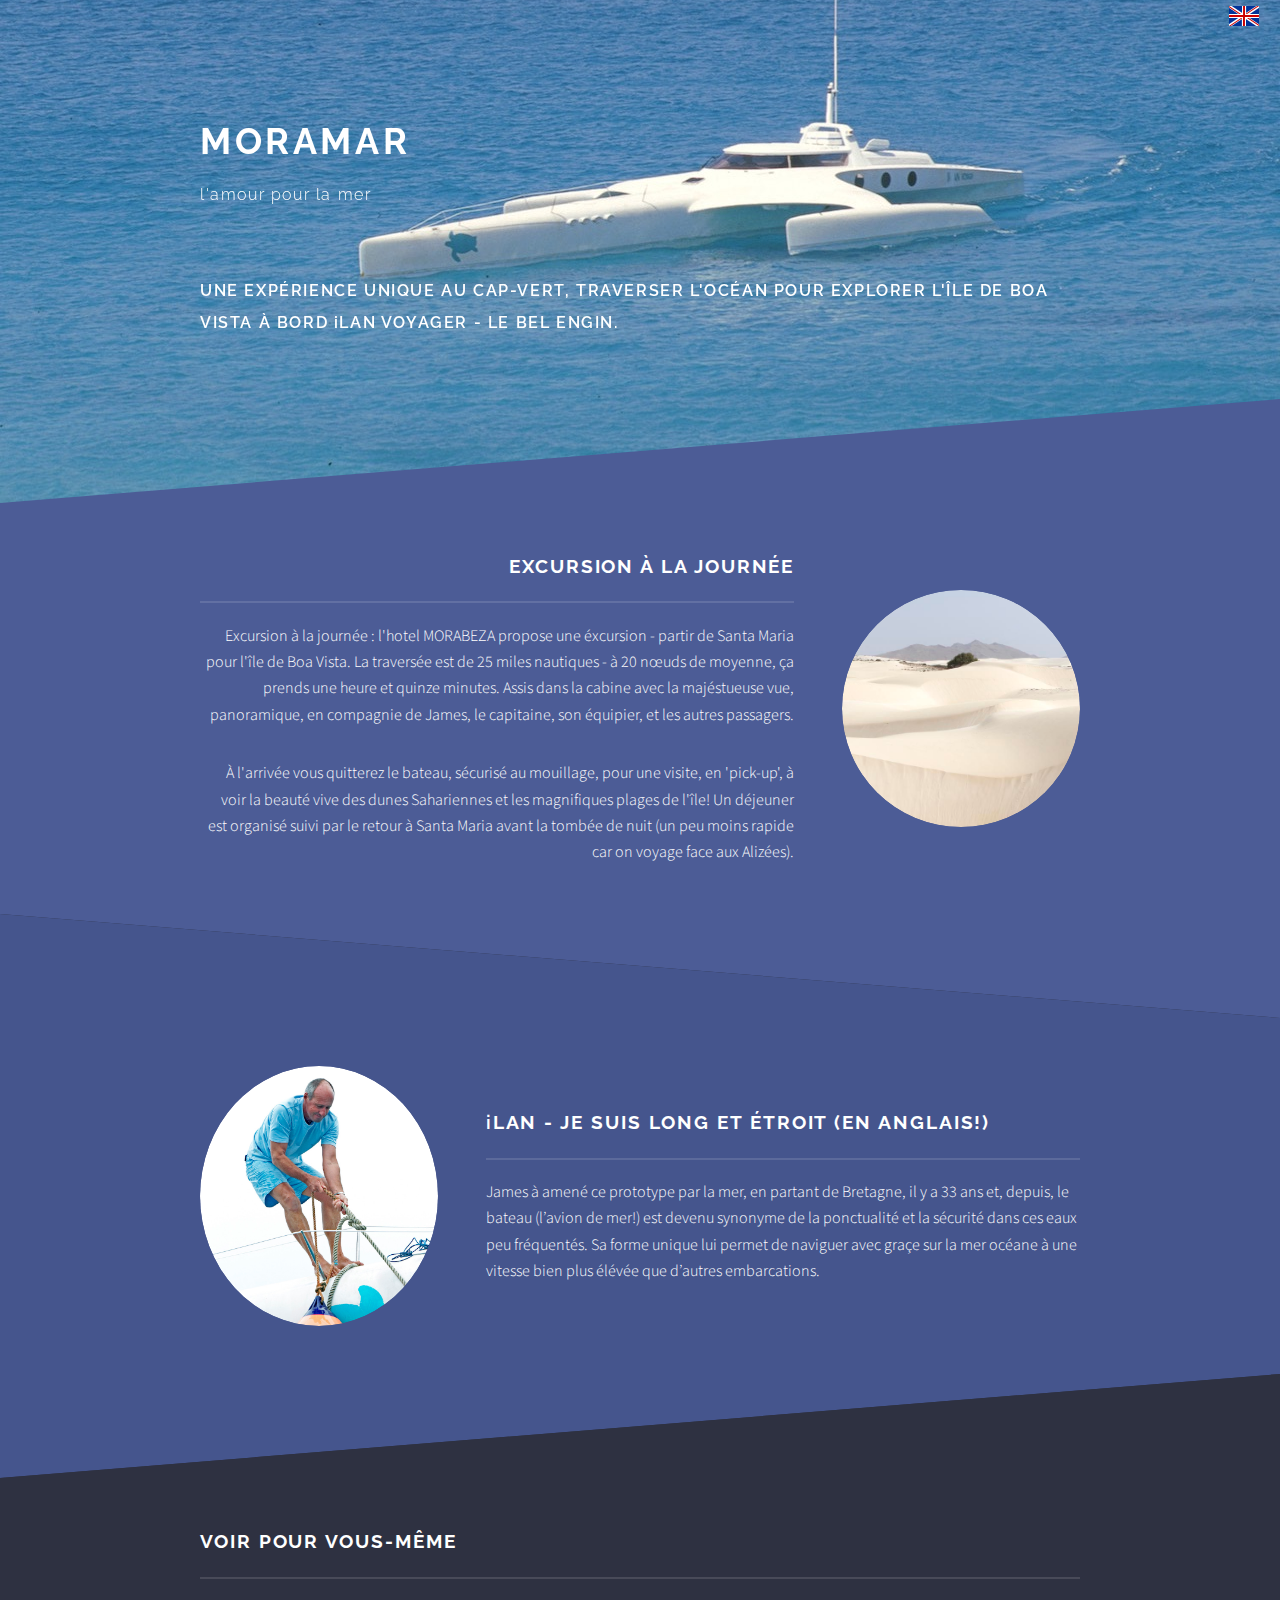
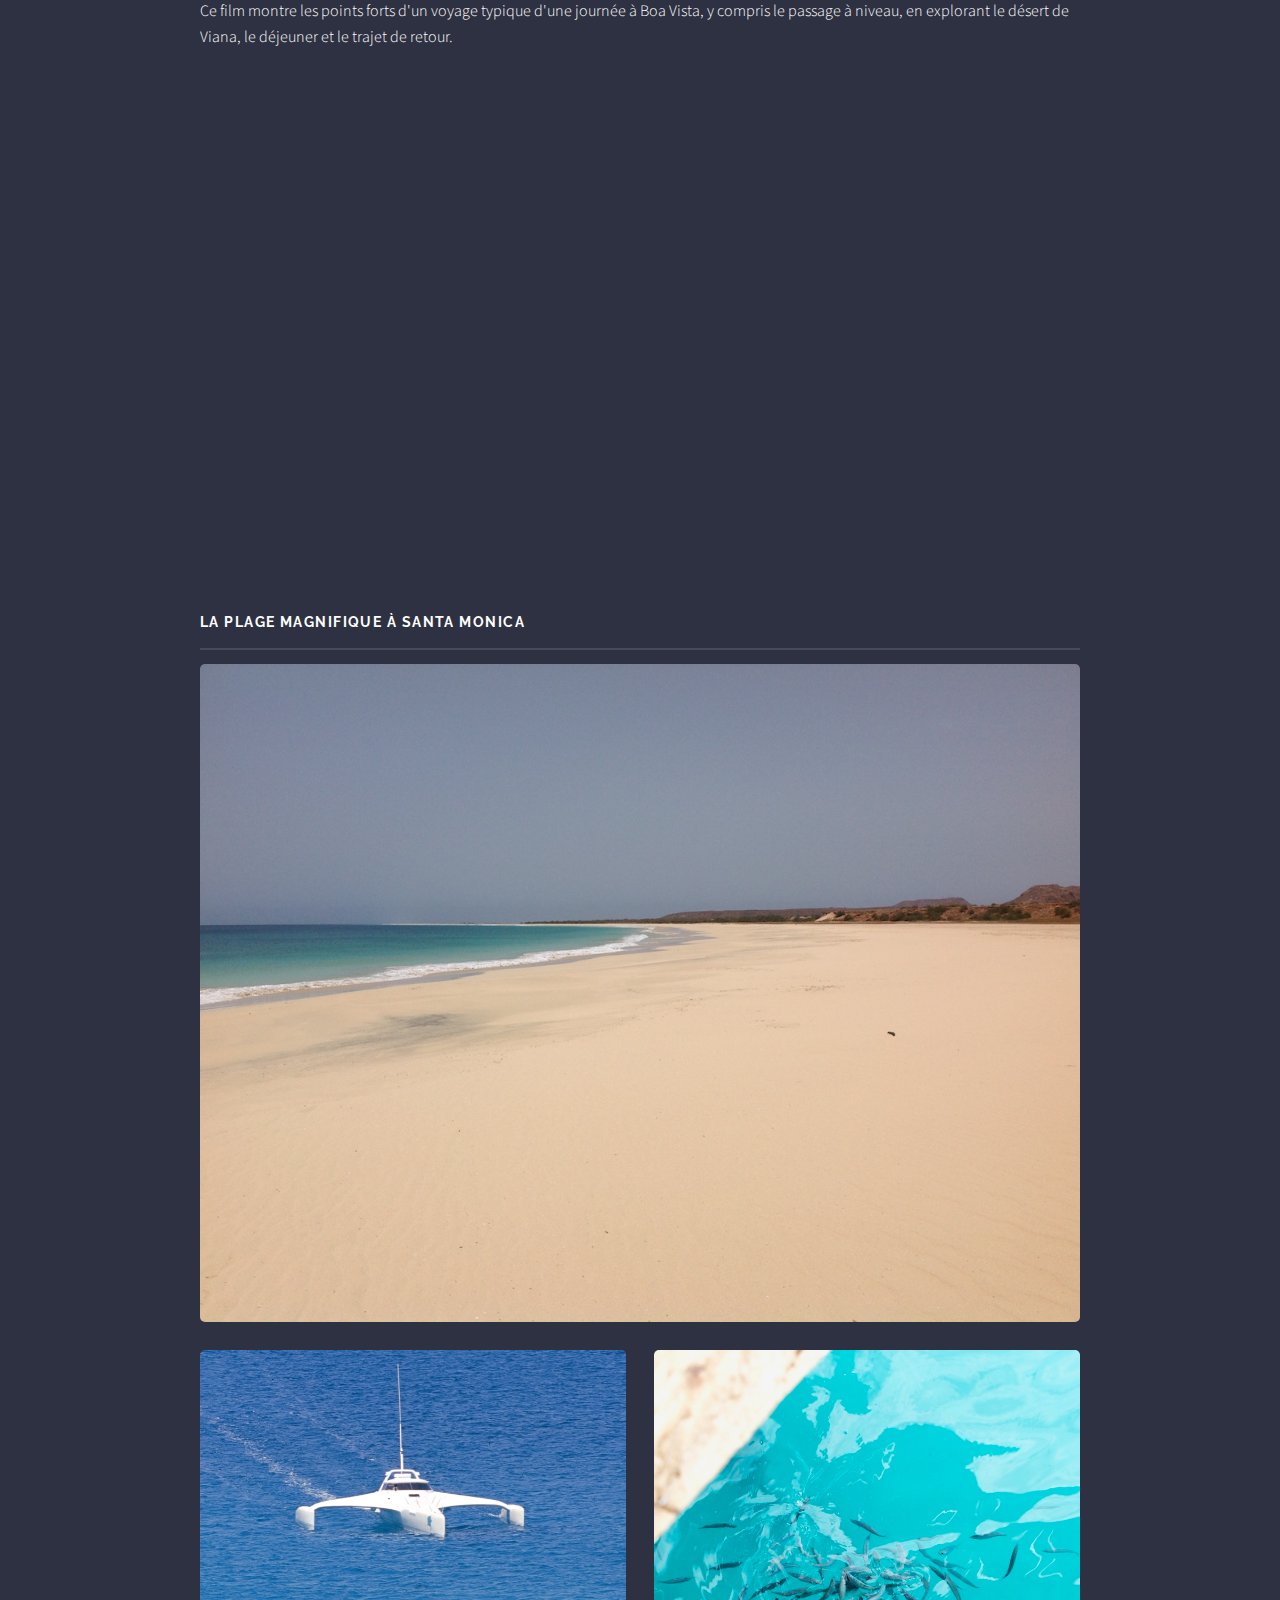
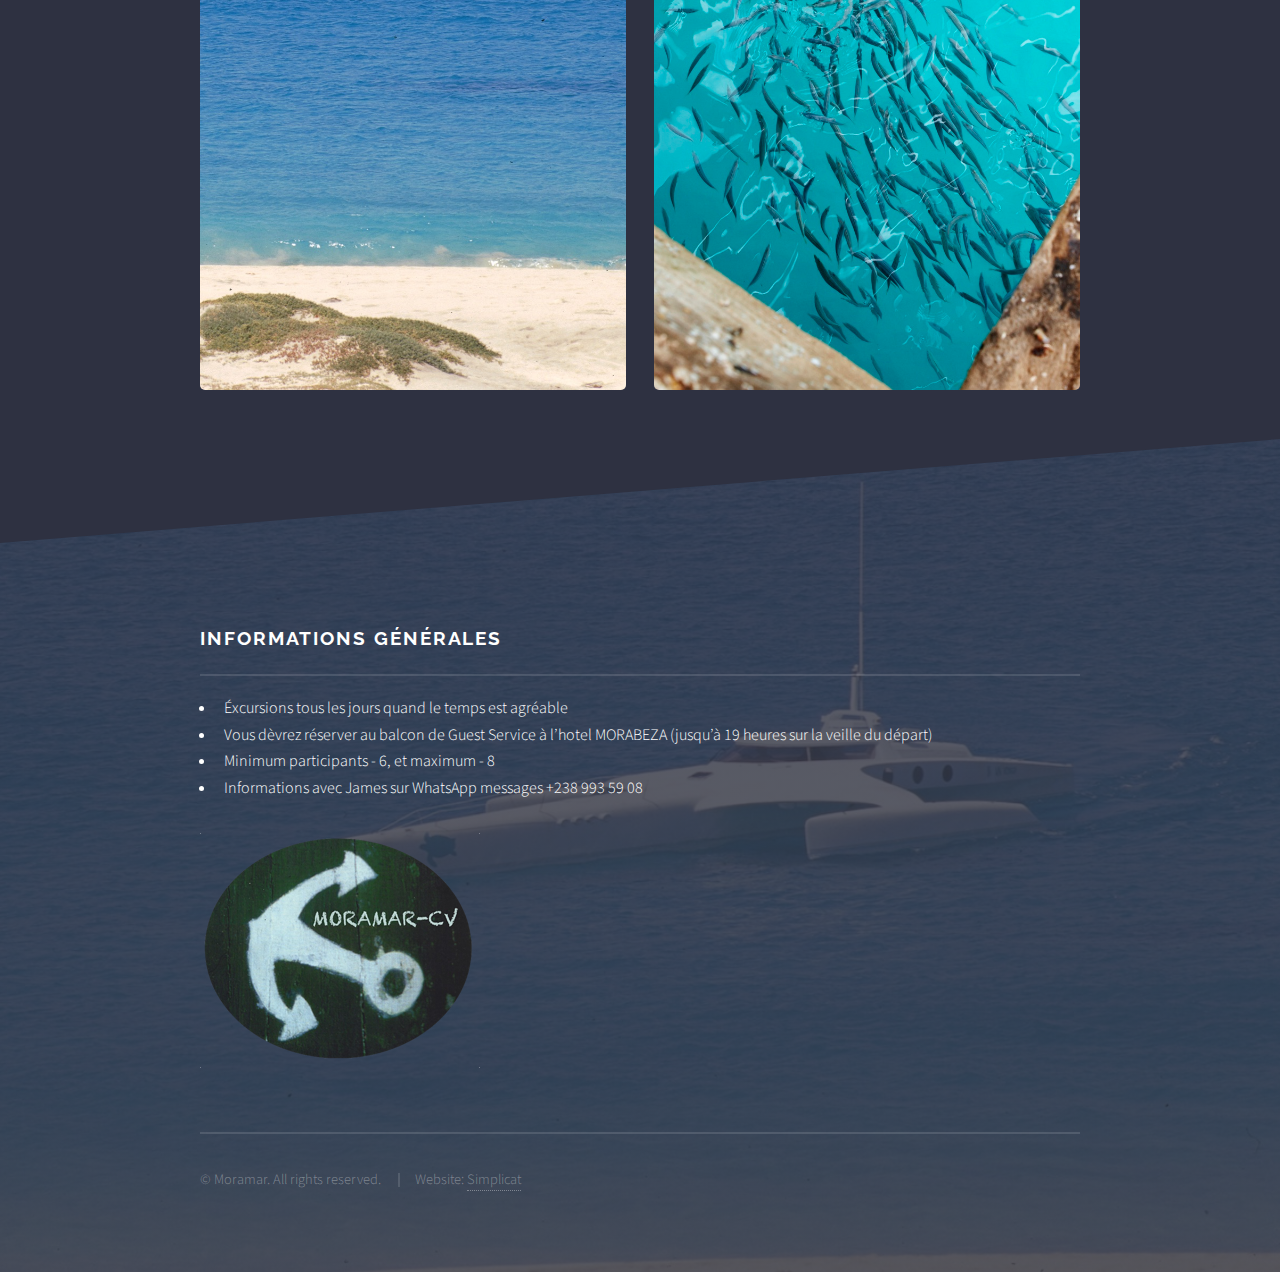
==== commit 6b02aa60: "Update copy, remove booking links and prices" ====
--- a/index_fr.html
+++ b/index_fr.html
@@ -70,12 +70,15 @@
                     <a href="#" class="image"><img src="images/dunes.jpg" alt="" /></a>
                     <div class="content">
                         <h2 class="major">Excursion à la journée</h2>
-                        <p>Une excursion partante de Santa Maria pour l'île voisine, Boa Vista - une traversée de 25
-                            miles nautiques à une vitesse moyenne de 20 nœuds dans la cabine d'iLAN avec James, le
-                            capitaine, et son équipier et entre 6 et 8 passagers. A l'arrivée dans la baie de Sal Rei,
-                            le bateau au mouillage sécurisé, James montre la beauté vive des dunes saharienne et la
-                            plage magnifique de Santa Monica, suivi par un authentique 'lunch' chez Rosy et le retour à
-                            Santa Maria avant le tombé de jour.</p>
+                        <p>Excursion à la journée : l'hotel MORABEZA propose une éxcursion - partir de Santa Maria pour
+                            l'île de Boa Vista. La traversée est de 25 miles nautiques - à 20 nœuds de moyenne, ça
+                            prends une heure et quinze minutes. Assis dans la cabine avec la majéstueuse vue,
+                            panoramique, en compagnie de James, le capitaine, son équipier, et les autres passagers.</p>
+                        <p>
+                            À l'arrivée vous quitterez le bateau, sécurisé au mouillage, pour une visite, en 'pick-up',
+                            à voir la beauté vive des dunes Sahariennes et les magnifiques plages de l'île! Un déjeuner
+                            est organisé suivi par le retour à Santa Maria avant la tombée de nuit (un peu moins rapide
+                            car on voyage face aux Alizées).</p>
                     </div>
                 </div>
             </section>
@@ -85,13 +88,12 @@
                 <div class="inner">
                     <a href="#" class="image"><img src="images/james-mooring.jpg" alt="" /></a>
                     <div class="content">
-                        <h2 class="major"><span class="lwr">i</span>LAN - je suis long et étroit!</h2>
-                        <p>Sur la commande soignée de James, iLAN fait cette traversée depuis plus de 25 ans. Sa forme
-                            unique lui permet de naviguer avec grâce et sécurité dans la mer océane à une vitesse bien
-                            plus élevée que d'autres embarcations!
+                        <h2 class="major"><span class="lwr">i</span>LAN - je suis long et étroit (en anglais!)</h2>
+                        <p>James à amené ce prototype par la mer, en partant de Bretagne, il y a 33 ans et, depuis, le
+                            bateau (l’avion de mer!) est devenu synonyme de la ponctualité et la sécurité dans ces eaux
+                            peu fréquentés. Sa forme unique lui permet de naviguer avec graçe sur la mer océane à une
+                            vitesse bien plus élévée que d’autres embarcations.
                         </p>
-                        <a href="#bookings" class="special">
-                            Informations et réservations</a>
                     </div>
                 </div>
             </section>
@@ -100,7 +102,7 @@
             <!-- Four -->
             <section id="four" class="wrapper alt style1">
                 <div class="inner">
-                    <h2 class="major">Voir par vous-même
+                    <h2 class="major">Voir pour vous-même
                     </h2>
                     <p>Ce film montre les points forts d'un voyage typique d'une journée à Boa Vista, y compris le
                         passage à niveau, en explorant le désert de Viana, le déjeuner et le trajet de retour.</p>
@@ -133,53 +135,21 @@
         <!-- Footer -->
         <section id="footer">
             <div class="inner">
-                <h2 class="major">Les prix et les horaires</h2>
+                <h2 class="major">Informations Générales</h2>
                 <ul>
-                    <li>Une excursion tous les jours, reservation obligatoire </li>
-                    <li>Minimum 6, maximum 8 personnes</li>
-                    <li>€150 chaque personne</li>
-                    <li>Les excursions sont sujet aux temps</li>
+                    <li>Éxcursions tous les jours quand le temps est agréable</li>
+                    <li>Vous dèvrez réserver au balcon de Guest Service à l’hotel MORABEZA (jusqu’à 19 heures sur la
+                        veille du départ)</li>
+                    <li>Minimum participants - 6, et maximum - 8</li>
+                    <li>Informations avec James sur WhatsApp messages +238 993 59 08</li>
+
                 </ul>
-                <a class="anchor" name="bookings"></a>
-                <h2 class="major">Informations et réservations</h2>
-                <p>
-                    Pour plus d'informations et réservations, s'il vous plaît remplir le formulaire ci-dessous.</p>
-                <form method="post" action="https://formspree.io/info@moramar.cv">
-                    <div class="field">
-                        <label for="name">Nom</label>
-                        <input type="text" name="name" id="name" />
-                    </div>
-                    <div class="field">
-                        <label for="email">Email</label>
-                        <input type="email" name="_replyto" id="email" />
-                    </div>
-                    <div class="field">
-                        <label for="message">Message</label>
-                        <textarea name="message" id="message" rows="4"></textarea>
-                    </div>
-                    <ul class="actions">
-                        <li><input type="submit" value="Send Message" /></li>
-                    </ul>
-                </form>
 
+                <img src="images/moramar-logo.png" style="width: 280px;">
 
-                <ul class="contact">
-                    <li class="fa-home">
-                        Moramar, su, lda<br />
-                        Algodoeiro, <br>
-                        Ilha do Sal,<br>
-                        Cabo Verde
-
-                    </li>
-                    <li class="fa-phone"> (238) 9935908</li>
-                    <li class="fa-envelope"><a href="mailto:info@moramar.cv">info@moramar.cv</a></li>
-
-
-                    <li><img src="images/moramar-logo.png"></li>
-                </ul>
                 <ul class="copyright">
                     <li>&copy; Moramar. All rights reserved.</li>
-                    <li>Website: <a href="http://face14.net">Face 14</a></li>
+                    <li>Website: <a href="http://simplicat.com">Simplicat</a></li>
                 </ul>
             </div>
         </section>
